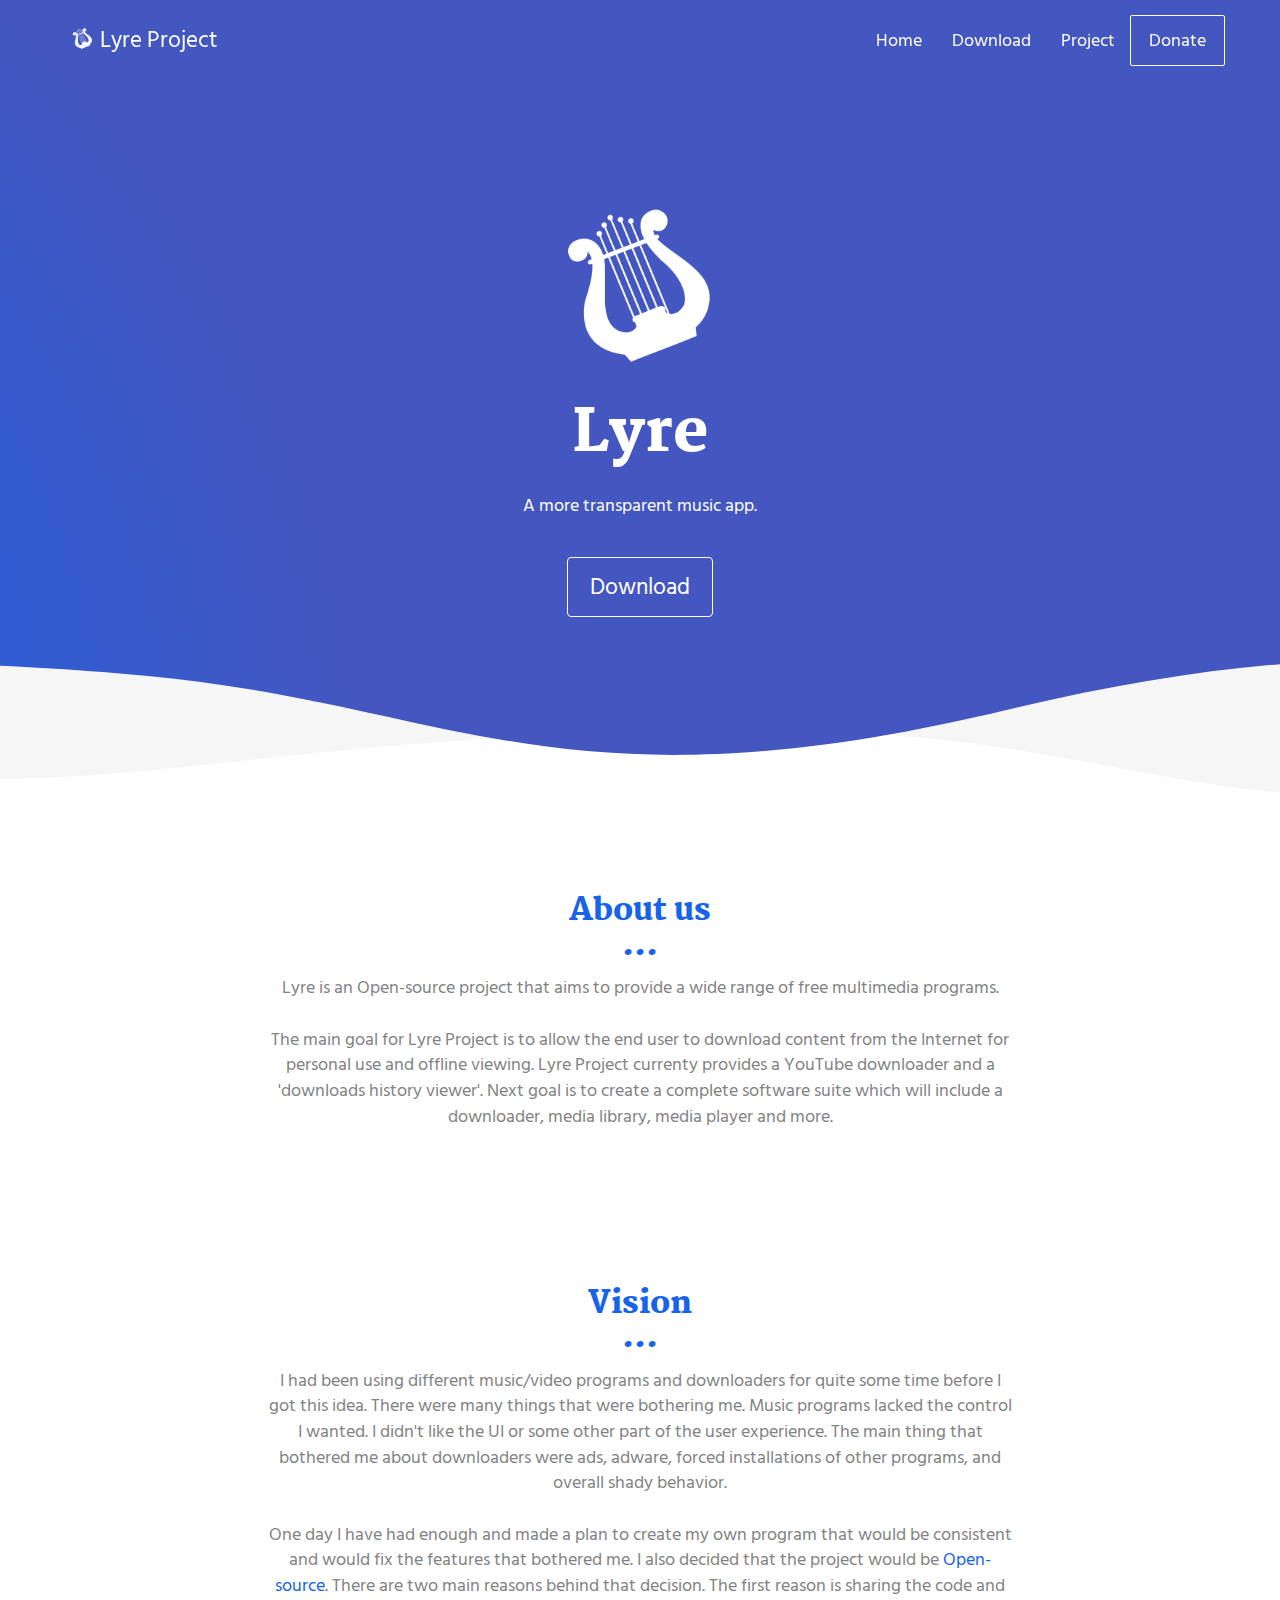
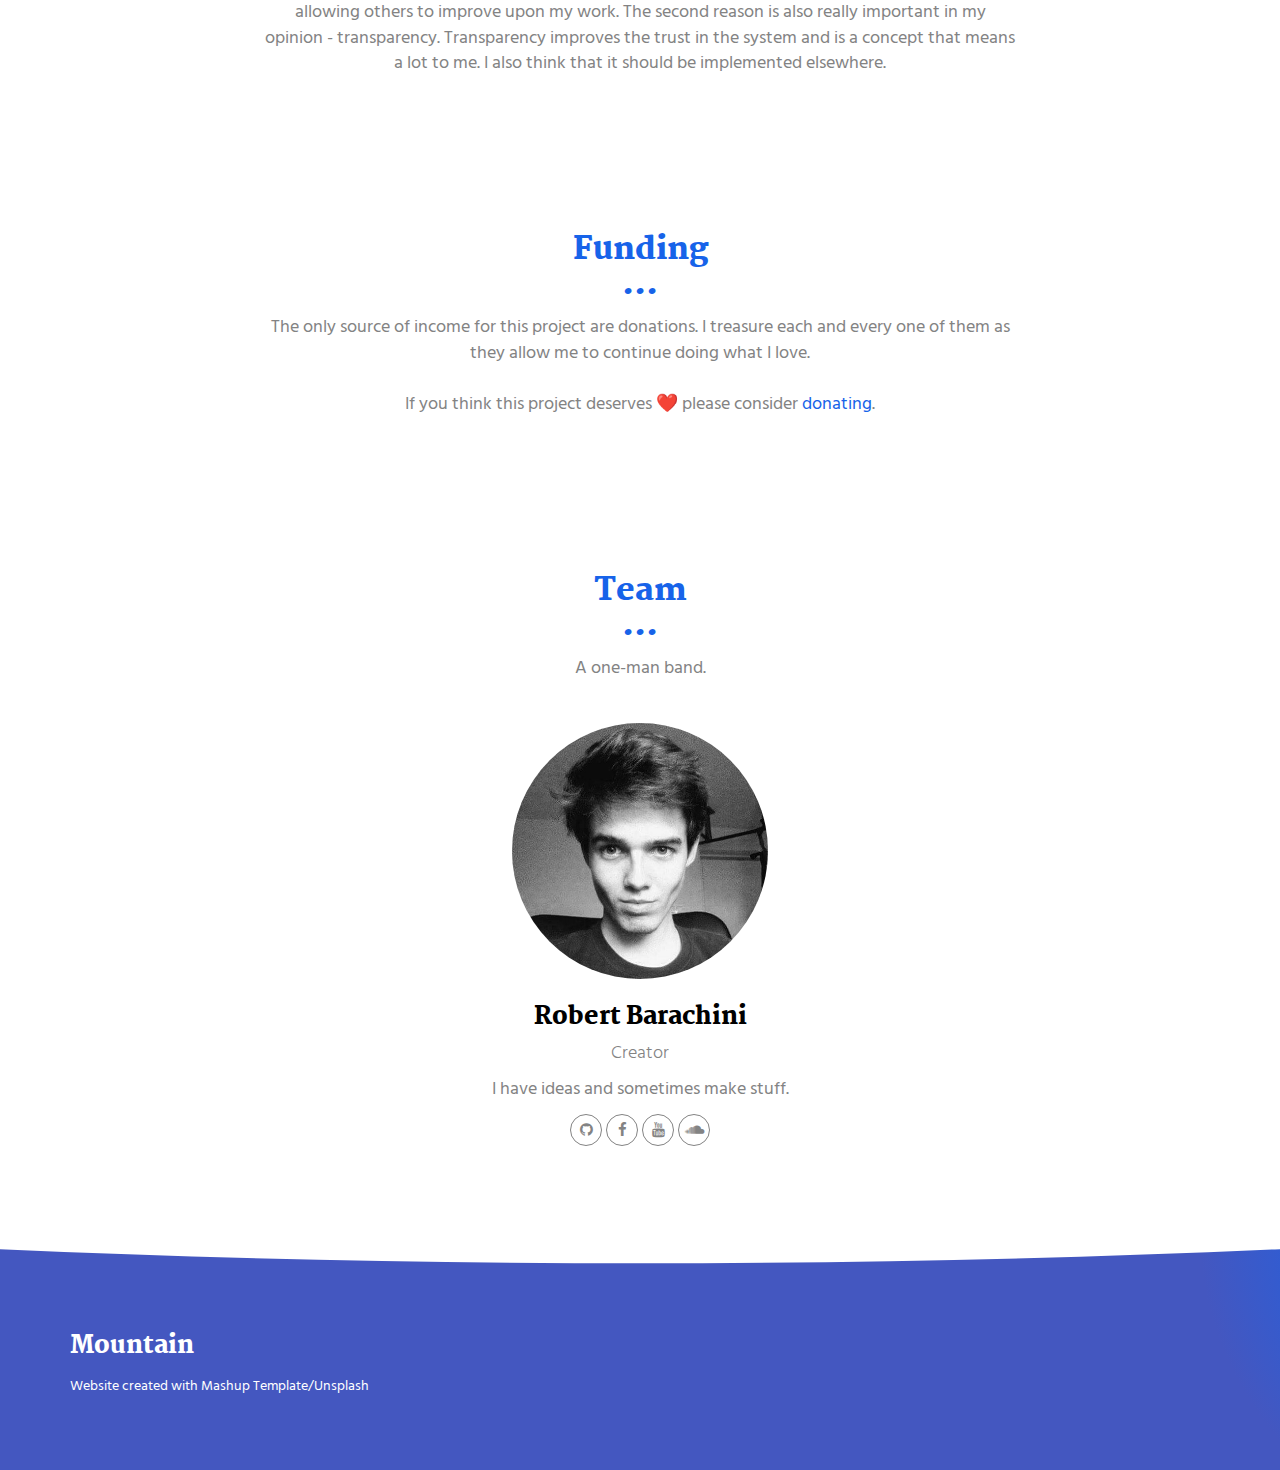
==== index.html @ d499eea7 "Update Lyre Website." ====
<!DOCTYPE html>
<html lang="en">

<head>
  <meta charset="UTF-8">
  <meta content="IE=edge" http-equiv="X-UA-Compatible">
  <meta content="width=device-width,initial-scale=1" name="viewport">
  <meta content="A more transparent music app." name="description">
  <meta name="google" content="notranslate" />
  <meta content="Mashup templates have been developped by Orson.io team" name="author">

  <!-- Google Tag Manager -->
  <script>(function(w,d,s,l,i){w[l]=w[l]||[];w[l].push({'gtm.start':
  new Date().getTime(),event:'gtm.js'});var f=d.getElementsByTagName(s)[0],
  j=d.createElement(s),dl=l!='dataLayer'?'&l='+l:'';j.async=true;j.src=
  'https://www.googletagmanager.com/gtm.js?id='+i+dl;f.parentNode.insertBefore(j,f);
  })(window,document,'script','dataLayer','GTM-TKKB5C5');</script>
  <!-- End Google Tag Manager -->

  <!-- Global site tag (gtag.js) - Google Analytics -->
  <script async src="https://www.googletagmanager.com/gtag/js?id=UA-123409938-1"></script>
  <script>
    window.dataLayer = window.dataLayer || [];
    function gtag(){dataLayer.push(arguments);}
    gtag('js', new Date());

    gtag('config', 'UA-123409938-1');
  </script>

  <!-- Disable tap highlight on IE -->
  <meta name="msapplication-tap-highlight" content="no">
  
  <link rel="icon" href="./assets/images/Lyre.png">
  <link rel="apple-touch-icon" sizes="180x180" href="./assets/images/Lyre_512.png">
  <link href="./assets/favicon.ico" rel="icon">

  <link href="" rel="stylesheet">


  <title>Lyre Project</title>

  <link href="./main.550dcf66.css" rel="stylesheet"></head>

<body> <!-- Add your content of header -->
<!-- Google Tag Manager (noscript) -->
<noscript><iframe src="https://www.googletagmanager.com/ns.html?id=GTM-TKKB5C5"
height="0" width="0" style="display:none;visibility:hidden"></iframe></noscript>
<!-- End Google Tag Manager (noscript) -->
<header>
  <nav class="navbar navbar-default active">
    <div class="container">
      <div class="navbar-header">
        <button type="button" class="navbar-toggle collapsed" data-toggle="collapse" data-target="#navbar-collapse" aria-expanded="false">
          <span class="sr-only">Toggle navigation</span>
          <span class="icon-bar"></span>
          <span class="icon-bar"></span>
          <span class="icon-bar"></span>
        </button>
        <a class="navbar-brand" href="./index.html" title="">
          <img src="./assets/images/Lyre_512.png" class="navbar-logo-img" alt="" style="height: 100%">
          Lyre Project
        </a>
      </div>

      <div class="collapse navbar-collapse" id="navbar-collapse">
        <ul class="nav navbar-nav navbar-right">
          <li><a href="./index.html" title="">Home</a></li>
          <li><a href="./download.html" title="">Download</a></li>
          <li><a href="https://github.com/RobertBarachini/Lyre" title="" target="_blank">Project</a></li>
          <li>
            <p>
              <a href="./donate.html" class="btn btn-default navbar-btn" title="">Donate</a>
            </p>
          </li>

        </ul>
      </div> 
    </div>
  </nav>
</header>

<!-- Add your site or app content here -->
  <div class="hero-full-container background-image-container white-text-container">
    <div class="container">
      <div class="row">
        <div class="col-xs-12">
          <img src="./assets/images/Lyre_512.png" alt="" class="reveal img-responsive reveal-content image-center" style="height:186px">
          <h1>Lyre</h1>
          <p>A more transparent music app.</p>
          <br>
          <a href="./download.html" class="btn btn-default btn-lg" title="" stlye="border-radius: 100%">Download</a>
        </div>
      </div>
    </div>
  </div>

  <div class="section-container">
    <div class="container">
      <div class="row">
        <div class="col-xs-12 col-md-8 col-md-offset-2">
          <div class="text-center">
            <h2>About us</h2>
            <p>
              Lyre is an Open-source project that aims to provide a wide range of free multimedia programs.
              <br><br>The main goal for Lyre Project is to allow the end user to download content from the Internet for personal use and offline viewing. Lyre Project currenty provides a YouTube downloader and a 'downloads history viewer'. Next goal is to create a complete software suite which will include a downloader, media library, media player and more.
            </p>
          </div>
       </div>
      </div>
    </div>
  </div>

  <div class="section-container">
    <div class="container">
      <div class="row">
        <div class="col-xs-12 col-md-8 col-md-offset-2">
          <div class="text-center">
            <h2>Vision</h2>
            <p>I had been using different music/video programs and downloaders for quite some time before I got this idea. There were many things that were bothering me. Music programs lacked the control I wanted. I didn't like the UI or some other part of the user experience. The main thing that bothered me about downloaders were ads, adware, forced installations of other programs, and overall shady behavior.
            <br><br>One day I have had enough and made a plan to create my own program that would be consistent and would fix the features that bothered me. I also decided that the project would be <a href="https://github.com/RobertBarachini/Lyre" title="" target="_blank">Open-source</a>. There are two main reasons behind that decision. The first reason is sharing the code and allowing others to improve upon my work. The second reason is also really important in my opinion - transparency. Transparency improves the trust in the system and is a concept that means a lot to me. I also think that it should be implemented elsewhere.</p>
          </div>
       </div>
      </div>
    </div>
  </div>

  <div class="section-container">
    <div class="container">
      <div class="row">
        <div class="col-xs-12 col-md-8 col-md-offset-2">
          <div class="text-center">
            <h2>Funding</h2>
            <p>The only source of income for this project are donations. I treasure each and every one of them as they allow me to continue doing what I love. 
            <br><br>If you think this project deserves ❤️ please consider <a href="./donate.html">donating</a>.
            </p>
          </div>
       </div>
      </div>
    </div>
  </div>

  <div class="section-container">
    <div class="container text-center">
      <div class="row section-container-spacer">
        <div class="col-xs-12 col-md-12">
          <h2>Team</h2>
          <p>A one-man band.</p>
        </div>  
      </div>
      <div class="row">
        <div class="col-xs-12 col-md-12">
          <img src="./assets/images/RobertProfil.jpg" alt="" class="reveal img-responsive reveal-content image-center" style="height:256px; border-radius: 128px">
          <h3>Robert Barachini</h3>
          <h4>Creator</h4>
          <p>I have ideas and sometimes make stuff.</p>
          <p>
            <a href="https://github.com/RobertBarachini" class="social-round-icon fa-icon" title="" target="_blank">
              <i class="fa fa-github" aria-hidden="true"></i>
            </a>
            <a href="https://www.facebook.com/robert.barachini" class="social-round-icon fa-icon" title="" target="_blank">
              <i class="fa fa-facebook" aria-hidden="true"></i>
            </a>
            <a href="https://www.youtube.com/channel/UCcWYyiG98dtVmfrA_l5jInw" class="social-round-icon fa-icon" title="" target="_blank">
              <i class="fa fa-youtube" aria-hidden="true"></i>
            </a>
            <a href="https://soundcloud.com/robert-barachini" class="social-round-icon fa-icon" title="" target="_blank">
              <i class="fa fa-soundcloud" aria-hidden="true"></i>
            </a>
          </p>
        </div>
      </div>
    </div>
  </div>

<script>
  document.addEventListener("DOMContentLoaded", function (event) {
    navbarFixedTopAnimation();
  });
</script>

<footer class="footer-container white-text-container">
  <div class="container">
    <div class="row">
      <div class="col-xs-12">
        <h3>Mountain</h3>
        <div class="row">
          <div class="col-xs-12 col-sm-7">
            <p><small>Website created with <a href="http://www.mashup-template.com/" title="Create website with free html template">Mashup Template</a>/<a href="https://www.unsplash.com/" title="Beautiful Free Images">Unsplash</a></small>
            </p>
          </div>
        </div>
      </div>
    </div>
  </div>
</footer>

<script>
  document.addEventListener("DOMContentLoaded", function (event) {
    navActivePage();
    scrollRevelation('.reveal');
  });
</script>

<script type="text/javascript" src="./main.0cf8b554.js"></script></body>

</html>
---- main.550dcf66.css ----
@import url(https://fonts.googleapis.com/css?family=Hind+Siliguri:300,600|Martel:400,900);@import url(https://maxcdn.bootstrapcdn.com/font-awesome/4.7.0/css/font-awesome.min.css);/*!
 * Bootstrap v3.3.7 (http://getbootstrap.com)
 * Copyright 2011-2016 Twitter, Inc.
 * Licensed under MIT (https://github.com/twbs/bootstrap/blob/master/LICENSE)
 */
/*! normalize.css v3.0.3 | MIT License | github.com/necolas/normalize.css */html{font-family:sans-serif;-ms-text-size-adjust:100%;-webkit-text-size-adjust:100%}body{margin:0}article,aside,details,figcaption,figure,footer,header,hgroup,main,menu,nav,section,summary{display:block}audio,canvas,progress,video{display:inline-block;vertical-align:baseline}audio:not([controls]){display:none;height:0}[hidden],template{display:none}a{background-color:transparent}a:active,a:hover{outline:0}abbr[title]{border-bottom:1px dotted}b,strong{font-weight:700}dfn{font-style:italic}h1{font-size:2em;margin:.67em 0}mark{background:#ff0;color:#000}small{font-size:80%}sub,sup{font-size:75%;line-height:0;position:relative;vertical-align:baseline}sup{top:-.5em}sub{bottom:-.25em}img{border:0}svg:not(:root){overflow:hidden}figure{margin:1em 40px}hr{box-sizing:content-box;height:0}pre{overflow:auto}code,kbd,pre,samp{font-family:monospace,monospace;font-size:1em}button,input,optgroup,select,textarea{color:inherit;font:inherit;margin:0}button{overflow:visible}button,select{text-transform:none}button,html input[type=button],input[type=reset],input[type=submit]{-webkit-appearance:button;cursor:pointer}button[disabled],html input[disabled]{cursor:default}button::-moz-focus-inner,input::-moz-focus-inner{border:0;padding:0}input{line-height:normal}input[type=checkbox],input[type=radio]{box-sizing:border-box;padding:0}input[type=number]::-webkit-inner-spin-button,input[type=number]::-webkit-outer-spin-button{height:auto}input[type=search]{-webkit-appearance:textfield;box-sizing:content-box}input[type=search]::-webkit-search-cancel-button,input[type=search]::-webkit-search-decoration{-webkit-appearance:none}fieldset{border:1px solid silver;margin:0 2px;padding:.35em .625em .75em}textarea{overflow:auto}optgroup{font-weight:700}table{border-collapse:collapse;border-spacing:0}td,th{padding:0}

/*! Source: https://github.com/h5bp/html5-boilerplate/blob/master/src/css/main.css */@media print{*,:after,:before{background:transparent!important;color:#000!important;box-shadow:none!important;text-shadow:none!important}a,a:visited{text-decoration:underline}a[href]:after{content:" (" attr(href) ")"}abbr[title]:after{content:" (" attr(title) ")"}a[href^="#"]:after,a[href^="javascript:"]:after{content:""}blockquote,pre{border:1px solid #999;page-break-inside:avoid}thead{display:table-header-group}img,tr{page-break-inside:avoid}img{max-width:100%!important}h2,h3,p{orphans:3;widows:3}h2,h3{page-break-after:avoid}.navbar{display:none}.btn>.caret,.dropup>.btn>.caret{border-top-color:#000!important}.label{border:1px solid #000}.table{border-collapse:collapse!important}.table td,.table th{background-color:#fff!important}.table-bordered td,.table-bordered th{border:1px solid #ddd!important}}*,:after,:before{-webkit-box-sizing:border-box;-moz-box-sizing:border-box;box-sizing:border-box}html{font-size:10px;-webkit-tap-highlight-color:transparent}body{font-family:Hind Siliguri,Helvetica,Arial,sans-serif;font-size:18px;line-height:1.42857;color:#838383;background-color:#fff}button,input,select,textarea{font-family:inherit;font-size:inherit;line-height:inherit}a{color:#1763e9;text-decoration:none}a:focus,a:hover{color:#1045a4;text-decoration:underline}a:focus{outline:5px auto -webkit-focus-ring-color;outline-offset:-2px}figure{margin:0}img{vertical-align:middle}.img-responsive{display:block;max-width:100%;height:auto}.img-rounded{border-radius:4px}.img-thumbnail{padding:4px;line-height:1.42857;background-color:#fff;border:1px solid #ddd;border-radius:2px;-webkit-transition:all .2s ease-in-out;-o-transition:all .2s ease-in-out;transition:all .2s ease-in-out;display:inline-block;max-width:100%;height:auto}.img-circle{border-radius:50%}hr{margin-top:25px;margin-bottom:25px;border:0;border-top:1px solid #eee}.sr-only{position:absolute;width:1px;height:1px;margin:-1px;padding:0;overflow:hidden;clip:rect(0,0,0,0);border:0}.sr-only-focusable:active,.sr-only-focusable:focus{position:static;width:auto;height:auto;margin:0;overflow:visible;clip:auto}[role=button]{cursor:pointer}.h1,.h2,.h3,.h4,.h5,.h6,h1,h2,h3,h4,h5,h6{font-family:Martel,Times New Roman,Times,serif;font-weight:900;line-height:1.1;color:#1763e9}.h1 .small,.h1 small,.h2 .small,.h2 small,.h3 .small,.h3 small,.h4 .small,.h4 small,.h5 .small,.h5 small,.h6 .small,.h6 small,h1 .small,h1 small,h2 .small,h2 small,h3 .small,h3 small,h4 .small,h4 small,h5 .small,h5 small,h6 .small,h6 small{font-weight:400;line-height:1;color:#777}.h1,.h2,.h3,h1,h2,h3{margin-top:25px;margin-bottom:12.5px}.h1 .small,.h1 small,.h2 .small,.h2 small,.h3 .small,.h3 small,h1 .small,h1 small,h2 .small,h2 small,h3 .small,h3 small{font-size:65%}.h4,.h5,.h6,h4,h5,h6{margin-top:12.5px;margin-bottom:12.5px}.h4 .small,.h4 small,.h5 .small,.h5 small,.h6 .small,.h6 small,h4 .small,h4 small,h5 .small,h5 small,h6 .small,h6 small{font-size:75%}.h1,h1{font-size:59px}.h2,h2{font-size:31px}.h3,h3{font-size:24px}.h4,.h5,h4,h5{font-size:18px}.h6,h6{font-size:16px}p{margin:0 0 12.5px}.lead{margin-bottom:25px;font-size:20px;font-weight:300;line-height:1.4}@media (min-width:768px){.lead{font-size:27px}}.small,small{font-size:77%}.mark,mark{background-color:#fcf8e3;padding:.2em}.text-left{text-align:left}.text-right{text-align:right}.text-center{text-align:center}.text-justify{text-align:justify}.text-nowrap{white-space:nowrap}.text-lowercase{text-transform:lowercase}.initialism,.text-uppercase{text-transform:uppercase}.text-capitalize{text-transform:capitalize}.text-muted{color:#777}.text-primary{color:#1763e9}a.text-primary:focus,a.text-primary:hover{color:#124fbb}.text-success{color:#fff}a.text-success:focus,a.text-success:hover{color:#e6e6e6}.text-info{color:#31708f}a.text-info:focus,a.text-info:hover{color:#245269}.text-warning{color:#8a6d3b}a.text-warning:focus,a.text-warning:hover{color:#66512c}.text-danger{color:#fff}a.text-danger:focus,a.text-danger:hover{color:#e6e6e6}.bg-primary{color:#fff;background-color:#1763e9}a.bg-primary:focus,a.bg-primary:hover{background-color:#124fbb}.bg-success{background-color:#08005f}a.bg-success:focus,a.bg-success:hover{background-color:#04002c}.bg-info{background-color:#d9edf7}a.bg-info:focus,a.bg-info:hover{background-color:#afd9ee}.bg-warning{background-color:#fcf8e3}a.bg-warning:focus,a.bg-warning:hover{background-color:#f7ecb5}.bg-danger{background-color:#ca044b}a.bg-danger:focus,a.bg-danger:hover{background-color:#980338}.page-header{padding-bottom:11.5px;margin:50px 0 25px;border-bottom:1px solid #eee}ol,ul{margin-top:0;margin-bottom:12.5px}ol ol,ol ul,ul ol,ul ul{margin-bottom:0}.list-inline,.list-unstyled{padding-left:0;list-style:none}.list-inline{margin-left:-5px}.list-inline>li{display:inline-block;padding-left:5px;padding-right:5px}dl{margin-top:0;margin-bottom:25px}dd,dt{line-height:1.42857}dt{font-weight:700}dd{margin-left:0}.dl-horizontal dd:after,.dl-horizontal dd:before{content:" ";display:table}.dl-horizontal dd:after{clear:both}@media (min-width:768px){.dl-horizontal dt{float:left;width:160px;clear:left;text-align:right;overflow:hidden;text-overflow:ellipsis;white-space:nowrap}.dl-horizontal dd{margin-left:180px}}abbr[data-original-title],abbr[title]{cursor:help;border-bottom:1px dotted #777}.initialism{font-size:90%}blockquote{padding:12.5px 25px;margin:0 0 25px;font-size:22.5px;border-left:5px solid #eee}blockquote ol:last-child,blockquote p:last-child,blockquote ul:last-child{margin-bottom:0}blockquote .small,blockquote footer,blockquote small{display:block;font-size:80%;line-height:1.42857;color:#777}blockquote .small:before,blockquote footer:before,blockquote small:before{content:"\2014   \A0"}.blockquote-reverse,blockquote.pull-right{padding-right:15px;padding-left:0;border-right:5px solid #eee;border-left:0;text-align:right}.blockquote-reverse .small:before,.blockquote-reverse footer:before,.blockquote-reverse small:before,blockquote.pull-right .small:before,blockquote.pull-right footer:before,blockquote.pull-right small:before{content:""}.blockquote-reverse .small:after,.blockquote-reverse footer:after,.blockquote-reverse small:after,blockquote.pull-right .small:after,blockquote.pull-right footer:after,blockquote.pull-right small:after{content:"\A0   \2014"}address{margin-bottom:25px;font-style:normal;line-height:1.42857}code,kbd,pre,samp{font-family:Menlo,Monaco,Consolas,Courier New,monospace}code{color:#c7254e;background-color:#f9f2f4}code,kbd{padding:2px 4px;font-size:90%;border-radius:2px}kbd{color:#fff;background-color:#333;box-shadow:inset 0 -1px 0 rgba(0,0,0,.25)}kbd kbd{padding:0;font-size:100%;font-weight:700;box-shadow:none}pre{display:block;padding:12px;margin:0 0 12.5px;font-size:17px;line-height:1.42857;word-break:break-all;word-wrap:break-word;color:#333;background-color:#f5f5f5;border:1px solid #ccc;border-radius:2px}pre code{padding:0;font-size:inherit;color:inherit;white-space:pre-wrap;background-color:transparent;border-radius:0}.pre-scrollable{max-height:340px;overflow-y:scroll}.container{margin-right:auto;margin-left:auto;padding-left:15px;padding-right:15px}.container:after,.container:before{content:" ";display:table}.container:after{clear:both}@media (min-width:768px){.container{width:750px}}@media (min-width:992px){.container{width:970px}}@media (min-width:1200px){.container{width:1170px}}.container-fluid{margin-right:auto;margin-left:auto;padding-left:15px;padding-right:15px}.container-fluid:after,.container-fluid:before{content:" ";display:table}.container-fluid:after{clear:both}.row{margin-left:-15px;margin-right:-15px}.row:after,.row:before{content:" ";display:table}.row:after{clear:both}.col-lg-1,.col-lg-2,.col-lg-3,.col-lg-4,.col-lg-5,.col-lg-6,.col-lg-7,.col-lg-8,.col-lg-9,.col-lg-10,.col-lg-11,.col-lg-12,.col-md-1,.col-md-2,.col-md-3,.col-md-4,.col-md-5,.col-md-6,.col-md-7,.col-md-8,.col-md-9,.col-md-10,.col-md-11,.col-md-12,.col-sm-1,.col-sm-2,.col-sm-3,.col-sm-4,.col-sm-5,.col-sm-6,.col-sm-7,.col-sm-8,.col-sm-9,.col-sm-10,.col-sm-11,.col-sm-12,.col-xs-1,.col-xs-2,.col-xs-3,.col-xs-4,.col-xs-5,.col-xs-6,.col-xs-7,.col-xs-8,.col-xs-9,.col-xs-10,.col-xs-11,.col-xs-12{position:relative;min-height:1px;padding-left:15px;padding-right:15px}.col-xs-1,.col-xs-2,.col-xs-3,.col-xs-4,.col-xs-5,.col-xs-6,.col-xs-7,.col-xs-8,.col-xs-9,.col-xs-10,.col-xs-11,.col-xs-12{float:left}.col-xs-1{width:8.33333%}.col-xs-2{width:16.66667%}.col-xs-3{width:25%}.col-xs-4{width:33.33333%}.col-xs-5{width:41.66667%}.col-xs-6{width:50%}.col-xs-7{width:58.33333%}.col-xs-8{width:66.66667%}.col-xs-9{width:75%}.col-xs-10{width:83.33333%}.col-xs-11{width:91.66667%}.col-xs-12{width:100%}.col-xs-pull-0{right:auto}.col-xs-pull-1{right:8.33333%}.col-xs-pull-2{right:16.66667%}.col-xs-pull-3{right:25%}.col-xs-pull-4{right:33.33333%}.col-xs-pull-5{right:41.66667%}.col-xs-pull-6{right:50%}.col-xs-pull-7{right:58.33333%}.col-xs-pull-8{right:66.66667%}.col-xs-pull-9{right:75%}.col-xs-pull-10{right:83.33333%}.col-xs-pull-11{right:91.66667%}.col-xs-pull-12{right:100%}.col-xs-push-0{left:auto}.col-xs-push-1{left:8.33333%}.col-xs-push-2{left:16.66667%}.col-xs-push-3{left:25%}.col-xs-push-4{left:33.33333%}.col-xs-push-5{left:41.66667%}.col-xs-push-6{left:50%}.col-xs-push-7{left:58.33333%}.col-xs-push-8{left:66.66667%}.col-xs-push-9{left:75%}.col-xs-push-10{left:83.33333%}.col-xs-push-11{left:91.66667%}.col-xs-push-12{left:100%}.col-xs-offset-0{margin-left:0}.col-xs-offset-1{margin-left:8.33333%}.col-xs-offset-2{margin-left:16.66667%}.col-xs-offset-3{margin-left:25%}.col-xs-offset-4{margin-left:33.33333%}.col-xs-offset-5{margin-left:41.66667%}.col-xs-offset-6{margin-left:50%}.col-xs-offset-7{margin-left:58.33333%}.col-xs-offset-8{margin-left:66.66667%}.col-xs-offset-9{margin-left:75%}.col-xs-offset-10{margin-left:83.33333%}.col-xs-offset-11{margin-left:91.66667%}.col-xs-offset-12{margin-left:100%}@media (min-width:768px){.col-sm-1,.col-sm-2,.col-sm-3,.col-sm-4,.col-sm-5,.col-sm-6,.col-sm-7,.col-sm-8,.col-sm-9,.col-sm-10,.col-sm-11,.col-sm-12{float:left}.col-sm-1{width:8.33333%}.col-sm-2{width:16.66667%}.col-sm-3{width:25%}.col-sm-4{width:33.33333%}.col-sm-5{width:41.66667%}.col-sm-6{width:50%}.col-sm-7{width:58.33333%}.col-sm-8{width:66.66667%}.col-sm-9{width:75%}.col-sm-10{width:83.33333%}.col-sm-11{width:91.66667%}.col-sm-12{width:100%}.col-sm-pull-0{right:auto}.col-sm-pull-1{right:8.33333%}.col-sm-pull-2{right:16.66667%}.col-sm-pull-3{right:25%}.col-sm-pull-4{right:33.33333%}.col-sm-pull-5{right:41.66667%}.col-sm-pull-6{right:50%}.col-sm-pull-7{right:58.33333%}.col-sm-pull-8{right:66.66667%}.col-sm-pull-9{right:75%}.col-sm-pull-10{right:83.33333%}.col-sm-pull-11{right:91.66667%}.col-sm-pull-12{right:100%}.col-sm-push-0{left:auto}.col-sm-push-1{left:8.33333%}.col-sm-push-2{left:16.66667%}.col-sm-push-3{left:25%}.col-sm-push-4{left:33.33333%}.col-sm-push-5{left:41.66667%}.col-sm-push-6{left:50%}.col-sm-push-7{left:58.33333%}.col-sm-push-8{left:66.66667%}.col-sm-push-9{left:75%}.col-sm-push-10{left:83.33333%}.col-sm-push-11{left:91.66667%}.col-sm-push-12{left:100%}.col-sm-offset-0{margin-left:0}.col-sm-offset-1{margin-left:8.33333%}.col-sm-offset-2{margin-left:16.66667%}.col-sm-offset-3{margin-left:25%}.col-sm-offset-4{margin-left:33.33333%}.col-sm-offset-5{margin-left:41.66667%}.col-sm-offset-6{margin-left:50%}.col-sm-offset-7{margin-left:58.33333%}.col-sm-offset-8{margin-left:66.66667%}.col-sm-offset-9{margin-left:75%}.col-sm-offset-10{margin-left:83.33333%}.col-sm-offset-11{margin-left:91.66667%}.col-sm-offset-12{margin-left:100%}}@media (min-width:992px){.col-md-1,.col-md-2,.col-md-3,.col-md-4,.col-md-5,.col-md-6,.col-md-7,.col-md-8,.col-md-9,.col-md-10,.col-md-11,.col-md-12{float:left}.col-md-1{width:8.33333%}.col-md-2{width:16.66667%}.col-md-3{width:25%}.col-md-4{width:33.33333%}.col-md-5{width:41.66667%}.col-md-6{width:50%}.col-md-7{width:58.33333%}.col-md-8{width:66.66667%}.col-md-9{width:75%}.col-md-10{width:83.33333%}.col-md-11{width:91.66667%}.col-md-12{width:100%}.col-md-pull-0{right:auto}.col-md-pull-1{right:8.33333%}.col-md-pull-2{right:16.66667%}.col-md-pull-3{right:25%}.col-md-pull-4{right:33.33333%}.col-md-pull-5{right:41.66667%}.col-md-pull-6{right:50%}.col-md-pull-7{right:58.33333%}.col-md-pull-8{right:66.66667%}.col-md-pull-9{right:75%}.col-md-pull-10{right:83.33333%}.col-md-pull-11{right:91.66667%}.col-md-pull-12{right:100%}.col-md-push-0{left:auto}.col-md-push-1{left:8.33333%}.col-md-push-2{left:16.66667%}.col-md-push-3{left:25%}.col-md-push-4{left:33.33333%}.col-md-push-5{left:41.66667%}.col-md-push-6{left:50%}.col-md-push-7{left:58.33333%}.col-md-push-8{left:66.66667%}.col-md-push-9{left:75%}.col-md-push-10{left:83.33333%}.col-md-push-11{left:91.66667%}.col-md-push-12{left:100%}.col-md-offset-0{margin-left:0}.col-md-offset-1{margin-left:8.33333%}.col-md-offset-2{margin-left:16.66667%}.col-md-offset-3{margin-left:25%}.col-md-offset-4{margin-left:33.33333%}.col-md-offset-5{margin-left:41.66667%}.col-md-offset-6{margin-left:50%}.col-md-offset-7{margin-left:58.33333%}.col-md-offset-8{margin-left:66.66667%}.col-md-offset-9{margin-left:75%}.col-md-offset-10{margin-left:83.33333%}.col-md-offset-11{margin-left:91.66667%}.col-md-offset-12{margin-left:100%}}@media (min-width:1200px){.col-lg-1,.col-lg-2,.col-lg-3,.col-lg-4,.col-lg-5,.col-lg-6,.col-lg-7,.col-lg-8,.col-lg-9,.col-lg-10,.col-lg-11,.col-lg-12{float:left}.col-lg-1{width:8.33333%}.col-lg-2{width:16.66667%}.col-lg-3{width:25%}.col-lg-4{width:33.33333%}.col-lg-5{width:41.66667%}.col-lg-6{width:50%}.col-lg-7{width:58.33333%}.col-lg-8{width:66.66667%}.col-lg-9{width:75%}.col-lg-10{width:83.33333%}.col-lg-11{width:91.66667%}.col-lg-12{width:100%}.col-lg-pull-0{right:auto}.col-lg-pull-1{right:8.33333%}.col-lg-pull-2{right:16.66667%}.col-lg-pull-3{right:25%}.col-lg-pull-4{right:33.33333%}.col-lg-pull-5{right:41.66667%}.col-lg-pull-6{right:50%}.col-lg-pull-7{right:58.33333%}.col-lg-pull-8{right:66.66667%}.col-lg-pull-9{right:75%}.col-lg-pull-10{right:83.33333%}.col-lg-pull-11{right:91.66667%}.col-lg-pull-12{right:100%}.col-lg-push-0{left:auto}.col-lg-push-1{left:8.33333%}.col-lg-push-2{left:16.66667%}.col-lg-push-3{left:25%}.col-lg-push-4{left:33.33333%}.col-lg-push-5{left:41.66667%}.col-lg-push-6{left:50%}.col-lg-push-7{left:58.33333%}.col-lg-push-8{left:66.66667%}.col-lg-push-9{left:75%}.col-lg-push-10{left:83.33333%}.col-lg-push-11{left:91.66667%}.col-lg-push-12{left:100%}.col-lg-offset-0{margin-left:0}.col-lg-offset-1{margin-left:8.33333%}.col-lg-offset-2{margin-left:16.66667%}.col-lg-offset-3{margin-left:25%}.col-lg-offset-4{margin-left:33.33333%}.col-lg-offset-5{margin-left:41.66667%}.col-lg-offset-6{margin-left:50%}.col-lg-offset-7{margin-left:58.33333%}.col-lg-offset-8{margin-left:66.66667%}.col-lg-offset-9{margin-left:75%}.col-lg-offset-10{margin-left:83.33333%}.col-lg-offset-11{margin-left:91.66667%}.col-lg-offset-12{margin-left:100%}}table{background-color:transparent}caption{padding-top:8px;padding-bottom:8px;color:#777}caption,th{text-align:left}.table{width:100%;max-width:100%;margin-bottom:25px}.table>tbody>tr>td,.table>tbody>tr>th,.table>tfoot>tr>td,.table>tfoot>tr>th,.table>thead>tr>td,.table>thead>tr>th{padding:8px;line-height:1.42857;vertical-align:top;border-top:1px solid #ddd}.table>thead>tr>th{vertical-align:bottom;border-bottom:2px solid #ddd}.table>caption+thead>tr:first-child>td,.table>caption+thead>tr:first-child>th,.table>colgroup+thead>tr:first-child>td,.table>colgroup+thead>tr:first-child>th,.table>thead:first-child>tr:first-child>td,.table>thead:first-child>tr:first-child>th{border-top:0}.table>tbody+tbody{border-top:2px solid #ddd}.table .table{background-color:#fff}.table-condensed>tbody>tr>td,.table-condensed>tbody>tr>th,.table-condensed>tfoot>tr>td,.table-condensed>tfoot>tr>th,.table-condensed>thead>tr>td,.table-condensed>thead>tr>th{padding:5px}.table-bordered,.table-bordered>tbody>tr>td,.table-bordered>tbody>tr>th,.table-bordered>tfoot>tr>td,.table-bordered>tfoot>tr>th,.table-bordered>thead>tr>td,.table-bordered>thead>tr>th{border:1px solid #ddd}.table-bordered>thead>tr>td,.table-bordered>thead>tr>th{border-bottom-width:2px}.table-striped>tbody>tr:nth-of-type(odd){background-color:#f9f9f9}.table-hover>tbody>tr:hover{background-color:#f5f5f5}table col[class*=col-]{position:static;float:none;display:table-column}table td[class*=col-],table th[class*=col-]{position:static;float:none;display:table-cell}.table>tbody>tr.active>td,.table>tbody>tr.active>th,.table>tbody>tr>td.active,.table>tbody>tr>th.active,.table>tfoot>tr.active>td,.table>tfoot>tr.active>th,.table>tfoot>tr>td.active,.table>tfoot>tr>th.active,.table>thead>tr.active>td,.table>thead>tr.active>th,.table>thead>tr>td.active,.table>thead>tr>th.active{background-color:#f5f5f5}.table-hover>tbody>tr.active:hover>td,.table-hover>tbody>tr.active:hover>th,.table-hover>tbody>tr:hover>.active,.table-hover>tbody>tr>td.active:hover,.table-hover>tbody>tr>th.active:hover{background-color:#e8e8e8}.table>tbody>tr.success>td,.table>tbody>tr.success>th,.table>tbody>tr>td.success,.table>tbody>tr>th.success,.table>tfoot>tr.success>td,.table>tfoot>tr.success>th,.table>tfoot>tr>td.success,.table>tfoot>tr>th.success,.table>thead>tr.success>td,.table>thead>tr.success>th,.table>thead>tr>td.success,.table>thead>tr>th.success{background-color:#08005f}.table-hover>tbody>tr.success:hover>td,.table-hover>tbody>tr.success:hover>th,.table-hover>tbody>tr:hover>.success,.table-hover>tbody>tr>td.success:hover,.table-hover>tbody>tr>th.success:hover{background-color:#060046}.table>tbody>tr.info>td,.table>tbody>tr.info>th,.table>tbody>tr>td.info,.table>tbody>tr>th.info,.table>tfoot>tr.info>td,.table>tfoot>tr.info>th,.table>tfoot>tr>td.info,.table>tfoot>tr>th.info,.table>thead>tr.info>td,.table>thead>tr.info>th,.table>thead>tr>td.info,.table>thead>tr>th.info{background-color:#d9edf7}.table-hover>tbody>tr.info:hover>td,.table-hover>tbody>tr.info:hover>th,.table-hover>tbody>tr:hover>.info,.table-hover>tbody>tr>td.info:hover,.table-hover>tbody>tr>th.info:hover{background-color:#c4e3f3}.table>tbody>tr.warning>td,.table>tbody>tr.warning>th,.table>tbody>tr>td.warning,.table>tbody>tr>th.warning,.table>tfoot>tr.warning>td,.table>tfoot>tr.warning>th,.table>tfoot>tr>td.warning,.table>tfoot>tr>th.warning,.table>thead>tr.warning>td,.table>thead>tr.warning>th,.table>thead>tr>td.warning,.table>thead>tr>th.warning{background-color:#fcf8e3}.table-hover>tbody>tr.warning:hover>td,.table-hover>tbody>tr.warning:hover>th,.table-hover>tbody>tr:hover>.warning,.table-hover>tbody>tr>td.warning:hover,.table-hover>tbody>tr>th.warning:hover{background-color:#faf2cc}.table>tbody>tr.danger>td,.table>tbody>tr.danger>th,.table>tbody>tr>td.danger,.table>tbody>tr>th.danger,.table>tfoot>tr.danger>td,.table>tfoot>tr.danger>th,.table>tfoot>tr>td.danger,.table>tfoot>tr>th.danger,.table>thead>tr.danger>td,.table>thead>tr.danger>th,.table>thead>tr>td.danger,.table>thead>tr>th.danger{background-color:#ca044b}.table-hover>tbody>tr.danger:hover>td,.table-hover>tbody>tr.danger:hover>th,.table-hover>tbody>tr:hover>.danger,.table-hover>tbody>tr>td.danger:hover,.table-hover>tbody>tr>th.danger:hover{background-color:#b10442}.table-responsive{overflow-x:auto;min-height:.01%}@media screen and (max-width:767px){.table-responsive{width:100%;margin-bottom:18.75px;overflow-y:hidden;-ms-overflow-style:-ms-autohiding-scrollbar;border:1px solid #ddd}.table-responsive>.table{margin-bottom:0}.table-responsive>.table>tbody>tr>td,.table-responsive>.table>tbody>tr>th,.table-responsive>.table>tfoot>tr>td,.table-responsive>.table>tfoot>tr>th,.table-responsive>.table>thead>tr>td,.table-responsive>.table>thead>tr>th{white-space:nowrap}.table-responsive>.table-bordered{border:0}.table-responsive>.table-bordered>tbody>tr>td:first-child,.table-responsive>.table-bordered>tbody>tr>th:first-child,.table-responsive>.table-bordered>tfoot>tr>td:first-child,.table-responsive>.table-bordered>tfoot>tr>th:first-child,.table-responsive>.table-bordered>thead>tr>td:first-child,.table-responsive>.table-bordered>thead>tr>th:first-child{border-left:0}.table-responsive>.table-bordered>tbody>tr>td:last-child,.table-responsive>.table-bordered>tbody>tr>th:last-child,.table-responsive>.table-bordered>tfoot>tr>td:last-child,.table-responsive>.table-bordered>tfoot>tr>th:last-child,.table-responsive>.table-bordered>thead>tr>td:last-child,.table-responsive>.table-bordered>thead>tr>th:last-child{border-right:0}.table-responsive>.table-bordered>tbody>tr:last-child>td,.table-responsive>.table-bordered>tbody>tr:last-child>th,.table-responsive>.table-bordered>tfoot>tr:last-child>td,.table-responsive>.table-bordered>tfoot>tr:last-child>th{border-bottom:0}}fieldset{margin:0;min-width:0}fieldset,legend{padding:0;border:0}legend{display:block;width:100%;margin-bottom:25px;font-size:27px;line-height:inherit;color:#333;border-bottom:1px solid #e5e5e5}label{display:inline-block;max-width:100%;margin-bottom:5px;font-weight:700}input[type=search]{-webkit-box-sizing:border-box;-moz-box-sizing:border-box;box-sizing:border-box}input[type=checkbox],input[type=radio]{margin:4px 0 0;margin-top:1px\9;line-height:normal}input[type=file]{display:block}input[type=range]{display:block;width:100%}select[multiple],select[size]{height:auto}input[type=checkbox]:focus,input[type=file]:focus,input[type=radio]:focus{outline:5px auto -webkit-focus-ring-color;outline-offset:-2px}output{padding-top:13px}.form-control,output{display:block;font-size:18px;line-height:1.42857;color:#555}.form-control{width:100%;height:51px;padding:12px 18px;background-color:#fff;background-image:none;border:1px solid #ddd;border-radius:2px;-webkit-box-shadow:inset 0 1px 1px rgba(0,0,0,.075);box-shadow:inset 0 1px 1px rgba(0,0,0,.075);-webkit-transition:border-color .15s ease-in-out,box-shadow .15s ease-in-out;-o-transition:border-color ease-in-out .15s,box-shadow ease-in-out .15s;transition:border-color .15s ease-in-out,box-shadow .15s ease-in-out}.form-control:focus{border-color:#66afe9;-webkit-box-shadow:inset 0 1px 1px rgba(0,0,0,.075),0 0 8px rgba(102,175,233,.6);box-shadow:inset 0 1px 1px rgba(0,0,0,.075),0 0 8px rgba(102,175,233,.6)}.form-control::-moz-placeholder{color:#999;opacity:1}.form-control:-ms-input-placeholder{color:#999}.form-control::-webkit-input-placeholder{color:#999}.form-control::-ms-expand{border:0;background-color:transparent}.form-control[disabled],.form-control[readonly],fieldset[disabled] .form-control{background-color:#eee;opacity:1}.form-control[disabled],fieldset[disabled] .form-control{cursor:not-allowed}textarea.form-control{height:auto}input[type=search]{-webkit-appearance:none}@media screen and (-webkit-min-device-pixel-ratio:0){input[type=date].form-control,input[type=datetime-local].form-control,input[type=month].form-control,input[type=time].form-control{line-height:51px}.input-group-sm>.input-group-btn>input[type=date].btn,.input-group-sm>.input-group-btn>input[type=datetime-local].btn,.input-group-sm>.input-group-btn>input[type=month].btn,.input-group-sm>.input-group-btn>input[type=time].btn,.input-group-sm>input[type=date].form-control,.input-group-sm>input[type=date].input-group-addon,.input-group-sm>input[type=datetime-local].form-control,.input-group-sm>input[type=datetime-local].input-group-addon,.input-group-sm>input[type=month].form-control,.input-group-sm>input[type=month].input-group-addon,.input-group-sm>input[type=time].form-control,.input-group-sm>input[type=time].input-group-addon,.input-group-sm input[type=date],.input-group-sm input[type=datetime-local],.input-group-sm input[type=month],.input-group-sm input[type=time],input[type=date].input-sm,input[type=datetime-local].input-sm,input[type=month].input-sm,input[type=time].input-sm{line-height:37px}.input-group-lg>.input-group-btn>input[type=date].btn,.input-group-lg>.input-group-btn>input[type=datetime-local].btn,.input-group-lg>.input-group-btn>input[type=month].btn,.input-group-lg>.input-group-btn>input[type=time].btn,.input-group-lg>input[type=date].form-control,.input-group-lg>input[type=date].input-group-addon,.input-group-lg>input[type=datetime-local].form-control,.input-group-lg>input[type=datetime-local].input-group-addon,.input-group-lg>input[type=month].form-control,.input-group-lg>input[type=month].input-group-addon,.input-group-lg>input[type=time].form-control,.input-group-lg>input[type=time].input-group-addon,.input-group-lg input[type=date],.input-group-lg input[type=datetime-local],.input-group-lg input[type=month],.input-group-lg input[type=time],input[type=date].input-lg,input[type=datetime-local].input-lg,input[type=month].input-lg,input[type=time].input-lg{line-height:61px}}.form-group{margin-bottom:15px}.checkbox,.radio{position:relative;display:block;margin-top:10px;margin-bottom:10px}.checkbox label,.radio label{min-height:25px;padding-left:20px;margin-bottom:0;font-weight:400;cursor:pointer}.checkbox-inline input[type=checkbox],.checkbox input[type=checkbox],.radio-inline input[type=radio],.radio input[type=radio]{position:absolute;margin-left:-20px;margin-top:4px\9}.checkbox+.checkbox,.radio+.radio{margin-top:-5px}.checkbox-inline,.radio-inline{position:relative;display:inline-block;padding-left:20px;margin-bottom:0;vertical-align:middle;font-weight:400;cursor:pointer}.checkbox-inline+.checkbox-inline,.radio-inline+.radio-inline{margin-top:0;margin-left:10px}.checkbox-inline.disabled,.checkbox.disabled label,.radio-inline.disabled,.radio.disabled label,fieldset[disabled] .checkbox-inline,fieldset[disabled] .checkbox label,fieldset[disabled] .radio-inline,fieldset[disabled] .radio label,fieldset[disabled] input[type=checkbox],fieldset[disabled] input[type=radio],input[type=checkbox].disabled,input[type=checkbox][disabled],input[type=radio].disabled,input[type=radio][disabled]{cursor:not-allowed}.form-control-static{padding-top:13px;padding-bottom:13px;margin-bottom:0;min-height:43px}.form-control-static.input-lg,.form-control-static.input-sm,.input-group-lg>.form-control-static.form-control,.input-group-lg>.form-control-static.input-group-addon,.input-group-lg>.input-group-btn>.form-control-static.btn,.input-group-sm>.form-control-static.form-control,.input-group-sm>.form-control-static.input-group-addon,.input-group-sm>.input-group-btn>.form-control-static.btn{padding-left:0;padding-right:0}.input-group-sm>.form-control,.input-group-sm>.input-group-addon,.input-group-sm>.input-group-btn>.btn,.input-sm{height:37px;padding:7px 10px;font-size:14px;line-height:1.5;border-radius:2px}.input-group-sm>.input-group-btn>select.btn,.input-group-sm>select.form-control,.input-group-sm>select.input-group-addon,select.input-sm{height:37px;line-height:37px}.input-group-sm>.input-group-btn>select[multiple].btn,.input-group-sm>.input-group-btn>textarea.btn,.input-group-sm>select[multiple].form-control,.input-group-sm>select[multiple].input-group-addon,.input-group-sm>textarea.form-control,.input-group-sm>textarea.input-group-addon,select[multiple].input-sm,textarea.input-sm{height:auto}.form-group-sm .form-control{height:37px;padding:7px 10px;font-size:14px;line-height:1.5;border-radius:2px}.form-group-sm select.form-control{height:37px;line-height:37px}.form-group-sm select[multiple].form-control,.form-group-sm textarea.form-control{height:auto}.form-group-sm .form-control-static{height:37px;min-height:39px;padding:8px 10px;font-size:14px;line-height:1.5}.input-group-lg>.form-control,.input-group-lg>.input-group-addon,.input-group-lg>.input-group-btn>.btn,.input-lg{height:61px;padding:14px 22px;font-size:23px;line-height:1.33333;border-radius:4px}.input-group-lg>.input-group-btn>select.btn,.input-group-lg>select.form-control,.input-group-lg>select.input-group-addon,select.input-lg{height:61px;line-height:61px}.input-group-lg>.input-group-btn>select[multiple].btn,.input-group-lg>.input-group-btn>textarea.btn,.input-group-lg>select[multiple].form-control,.input-group-lg>select[multiple].input-group-addon,.input-group-lg>textarea.form-control,.input-group-lg>textarea.input-group-addon,select[multiple].input-lg,textarea.input-lg{height:auto}.form-group-lg .form-control{height:61px;padding:14px 22px;font-size:23px;line-height:1.33333;border-radius:4px}.form-group-lg select.form-control{height:61px;line-height:61px}.form-group-lg select[multiple].form-control,.form-group-lg textarea.form-control{height:auto}.form-group-lg .form-control-static{height:61px;min-height:48px;padding:15px 22px;font-size:23px;line-height:1.33333}.has-feedback{position:relative}.has-feedback .form-control{padding-right:63.75px}.form-control-feedback{position:absolute;top:0;right:0;z-index:2;display:block;width:51px;height:51px;line-height:51px;text-align:center;pointer-events:none}.form-group-lg .form-control+.form-control-feedback,.input-group-lg+.form-control-feedback,.input-group-lg>.form-control+.form-control-feedback,.input-group-lg>.input-group-addon+.form-control-feedback,.input-group-lg>.input-group-btn>.btn+.form-control-feedback,.input-lg+.form-control-feedback{width:61px;height:61px;line-height:61px}.form-group-sm .form-control+.form-control-feedback,.input-group-sm+.form-control-feedback,.input-group-sm>.form-control+.form-control-feedback,.input-group-sm>.input-group-addon+.form-control-feedback,.input-group-sm>.input-group-btn>.btn+.form-control-feedback,.input-sm+.form-control-feedback{width:37px;height:37px;line-height:37px}.has-success .checkbox,.has-success .checkbox-inline,.has-success.checkbox-inline label,.has-success.checkbox label,.has-success .control-label,.has-success .help-block,.has-success .radio,.has-success .radio-inline,.has-success.radio-inline label,.has-success.radio label{color:#fff}.has-success .form-control{border-color:#fff;-webkit-box-shadow:inset 0 1px 1px rgba(0,0,0,.075);box-shadow:inset 0 1px 1px rgba(0,0,0,.075)}.has-success .form-control:focus{border-color:#e6e6e6;-webkit-box-shadow:inset 0 1px 1px rgba(0,0,0,.075),0 0 6px #fff;box-shadow:inset 0 1px 1px rgba(0,0,0,.075),0 0 6px #fff}.has-success .input-group-addon{color:#fff;border-color:#fff;background-color:#08005f}.has-success .form-control-feedback{color:#fff}.has-warning .checkbox,.has-warning .checkbox-inline,.has-warning.checkbox-inline label,.has-warning.checkbox label,.has-warning .control-label,.has-warning .help-block,.has-warning .radio,.has-warning .radio-inline,.has-warning.radio-inline label,.has-warning.radio label{color:#8a6d3b}.has-warning .form-control{border-color:#8a6d3b;-webkit-box-shadow:inset 0 1px 1px rgba(0,0,0,.075);box-shadow:inset 0 1px 1px rgba(0,0,0,.075)}.has-warning .form-control:focus{border-color:#66512c;-webkit-box-shadow:inset 0 1px 1px rgba(0,0,0,.075),0 0 6px #c0a16b;box-shadow:inset 0 1px 1px rgba(0,0,0,.075),0 0 6px #c0a16b}.has-warning .input-group-addon{color:#8a6d3b;border-color:#8a6d3b;background-color:#fcf8e3}.has-warning .form-control-feedback{color:#8a6d3b}.has-error .checkbox,.has-error .checkbox-inline,.has-error.checkbox-inline label,.has-error.checkbox label,.has-error .control-label,.has-error .help-block,.has-error .radio,.has-error .radio-inline,.has-error.radio-inline label,.has-error.radio label{color:#fff}.has-error .form-control{border-color:#fff;-webkit-box-shadow:inset 0 1px 1px rgba(0,0,0,.075);box-shadow:inset 0 1px 1px rgba(0,0,0,.075)}.has-error .form-control:focus{border-color:#e6e6e6;-webkit-box-shadow:inset 0 1px 1px rgba(0,0,0,.075),0 0 6px #fff;box-shadow:inset 0 1px 1px rgba(0,0,0,.075),0 0 6px #fff}.has-error .input-group-addon{color:#fff;border-color:#fff;background-color:#ca044b}.has-error .form-control-feedback{color:#fff}.has-feedback label~.form-control-feedback{top:30px}.has-feedback label.sr-only~.form-control-feedback{top:0}.help-block{display:block;margin-top:5px;margin-bottom:10px;color:#c3c3c3}@media (min-width:768px){.form-inline .form-group{display:inline-block;margin-bottom:0;vertical-align:middle}.form-inline .form-control{display:inline-block;width:auto;vertical-align:middle}.form-inline .form-control-static{display:inline-block}.form-inline .input-group{display:inline-table;vertical-align:middle}.form-inline .input-group .form-control,.form-inline .input-group .input-group-addon,.form-inline .input-group .input-group-btn{width:auto}.form-inline .input-group>.form-control{width:100%}.form-inline .control-label{margin-bottom:0;vertical-align:middle}.form-inline .checkbox,.form-inline .radio{display:inline-block;margin-top:0;margin-bottom:0;vertical-align:middle}.form-inline .checkbox label,.form-inline .radio label{padding-left:0}.form-inline .checkbox input[type=checkbox],.form-inline .radio input[type=radio]{position:relative;margin-left:0}.form-inline .has-feedback .form-control-feedback{top:0}}.form-horizontal .checkbox,.form-horizontal .checkbox-inline,.form-horizontal .radio,.form-horizontal .radio-inline{margin-top:0;margin-bottom:0;padding-top:13px}.form-horizontal .checkbox,.form-horizontal .radio{min-height:38px}.form-horizontal .form-group{margin-left:-15px;margin-right:-15px}.form-horizontal .form-group:after,.form-horizontal .form-group:before{content:" ";display:table}.form-horizontal .form-group:after{clear:both}@media (min-width:768px){.form-horizontal .control-label{text-align:right;margin-bottom:0;padding-top:13px}}.form-horizontal .has-feedback .form-control-feedback{right:15px}@media (min-width:768px){.form-horizontal .form-group-lg .control-label{padding-top:15px;font-size:23px}}@media (min-width:768px){.form-horizontal .form-group-sm .control-label{padding-top:8px;font-size:14px}}.btn{display:inline-block;margin-bottom:0;font-weight:400;text-align:center;vertical-align:middle;touch-action:manipulation;cursor:pointer;background-image:none;border:1px solid transparent;white-space:nowrap;padding:12px 18px;font-size:18px;line-height:1.42857;border-radius:2px;-webkit-user-select:none;-moz-user-select:none;-ms-user-select:none;user-select:none}.btn.active.focus,.btn.active:focus,.btn.focus,.btn:active.focus,.btn:active:focus,.btn:focus{outline:5px auto -webkit-focus-ring-color;outline-offset:-2px}.btn.focus,.btn:focus,.btn:hover{color:#fff;text-decoration:none}.btn.active,.btn:active{outline:0;background-image:none;-webkit-box-shadow:inset 0 3px 5px rgba(0,0,0,.125);box-shadow:inset 0 3px 5px rgba(0,0,0,.125)}.btn.disabled,.btn[disabled],fieldset[disabled] .btn{cursor:not-allowed;opacity:.65;filter:alpha(opacity=65);-webkit-box-shadow:none;box-shadow:none}a.btn.disabled,fieldset[disabled] a.btn{pointer-events:none}.btn-default{color:#fff;background-color:transparent;border-color:#fff}.btn-default.focus,.btn-default:focus{color:#fff;background-color:transparent;border-color:#bfbfbf}.btn-default.active,.btn-default:active,.btn-default:hover,.open>.btn-default.dropdown-toggle{color:#fff;background-color:transparent;border-color:#e0e0e0}.btn-default.active.focus,.btn-default.active:focus,.btn-default.active:hover,.btn-default:active.focus,.btn-default:active:focus,.btn-default:active:hover,.open>.btn-default.dropdown-toggle.focus,.open>.btn-default.dropdown-toggle:focus,.open>.btn-default.dropdown-toggle:hover{color:#fff;background-color:transparent;border-color:#bfbfbf}.btn-default.active,.btn-default:active,.open>.btn-default.dropdown-toggle{background-image:none}.btn-default.disabled.focus,.btn-default.disabled:focus,.btn-default.disabled:hover,.btn-default[disabled].focus,.btn-default[disabled]:focus,.btn-default[disabled]:hover,fieldset[disabled] .btn-default.focus,fieldset[disabled] .btn-default:focus,fieldset[disabled] .btn-default:hover{background-color:transparent;border-color:#fff}.btn-default .badge{color:transparent;background-color:#fff}.btn-primary{color:#1763e9;background-color:transparent;border-color:#1763e9}.btn-primary.focus,.btn-primary:focus{color:#1763e9;background-color:transparent;border-color:#0b3275}.btn-primary.active,.btn-primary:active,.btn-primary:hover,.open>.btn-primary.dropdown-toggle{color:#1763e9;background-color:transparent;border-color:#114bb2}.btn-primary.active.focus,.btn-primary.active:focus,.btn-primary.active:hover,.btn-primary:active.focus,.btn-primary:active:focus,.btn-primary:active:hover,.open>.btn-primary.dropdown-toggle.focus,.open>.btn-primary.dropdown-toggle:focus,.open>.btn-primary.dropdown-toggle:hover{color:#1763e9;background-color:transparent;border-color:#0b3275}.btn-primary.active,.btn-primary:active,.open>.btn-primary.dropdown-toggle{background-image:none}.btn-primary.disabled.focus,.btn-primary.disabled:focus,.btn-primary.disabled:hover,.btn-primary[disabled].focus,.btn-primary[disabled]:focus,.btn-primary[disabled]:hover,fieldset[disabled] .btn-primary.focus,fieldset[disabled] .btn-primary:focus,fieldset[disabled] .btn-primary:hover{background-color:transparent;border-color:#1763e9}.btn-primary .badge{color:transparent;background-color:#1763e9}.btn-success{color:#5cb85c;background-color:transparent;border-color:#5cb85c}.btn-success.focus,.btn-success:focus{color:#5cb85c;background-color:transparent;border-color:#2d672d}.btn-success.active,.btn-success:active,.btn-success:hover,.open>.btn-success.dropdown-toggle{color:#5cb85c;background-color:transparent;border-color:#419641}.btn-success.active.focus,.btn-success.active:focus,.btn-success.active:hover,.btn-success:active.focus,.btn-success:active:focus,.btn-success:active:hover,.open>.btn-success.dropdown-toggle.focus,.open>.btn-success.dropdown-toggle:focus,.open>.btn-success.dropdown-toggle:hover{color:#5cb85c;background-color:transparent;border-color:#2d672d}.btn-success.active,.btn-success:active,.open>.btn-success.dropdown-toggle{background-image:none}.btn-success.disabled.focus,.btn-success.disabled:focus,.btn-success.disabled:hover,.btn-success[disabled].focus,.btn-success[disabled]:focus,.btn-success[disabled]:hover,fieldset[disabled] .btn-success.focus,fieldset[disabled] .btn-success:focus,fieldset[disabled] .btn-success:hover{background-color:transparent;border-color:#5cb85c}.btn-success .badge{color:transparent;background-color:#5cb85c}.btn-info{border-color:#08005f}.btn-info,.btn-info.focus,.btn-info:focus{color:#08005f;background-color:transparent}.btn-info.focus,.btn-info:focus{border-color:#000}.btn-info.active,.btn-info:active,.btn-info:hover,.open>.btn-info.dropdown-toggle{color:#08005f;background-color:transparent;border-color:#030022}.btn-info.active.focus,.btn-info.active:focus,.btn-info.active:hover,.btn-info:active.focus,.btn-info:active:focus,.btn-info:active:hover,.open>.btn-info.dropdown-toggle.focus,.open>.btn-info.dropdown-toggle:focus,.open>.btn-info.dropdown-toggle:hover{color:#08005f;background-color:transparent;border-color:#000}.btn-info.active,.btn-info:active,.open>.btn-info.dropdown-toggle{background-image:none}.btn-info.disabled.focus,.btn-info.disabled:focus,.btn-info.disabled:hover,.btn-info[disabled].focus,.btn-info[disabled]:focus,.btn-info[disabled]:hover,fieldset[disabled] .btn-info.focus,fieldset[disabled] .btn-info:focus,fieldset[disabled] .btn-info:hover{background-color:transparent;border-color:#08005f}.btn-info .badge{color:transparent;background-color:#08005f}.btn-warning{color:#f0ad4e;background-color:transparent;border-color:#f0ad4e}.btn-warning.focus,.btn-warning:focus{color:#f0ad4e;background-color:transparent;border-color:#b06d0f}.btn-warning.active,.btn-warning:active,.btn-warning:hover,.open>.btn-warning.dropdown-toggle{color:#f0ad4e;background-color:transparent;border-color:#eb9316}.btn-warning.active.focus,.btn-warning.active:focus,.btn-warning.active:hover,.btn-warning:active.focus,.btn-warning:active:focus,.btn-warning:active:hover,.open>.btn-warning.dropdown-toggle.focus,.open>.btn-warning.dropdown-toggle:focus,.open>.btn-warning.dropdown-toggle:hover{color:#f0ad4e;background-color:transparent;border-color:#b06d0f}.btn-warning.active,.btn-warning:active,.open>.btn-warning.dropdown-toggle{background-image:none}.btn-warning.disabled.focus,.btn-warning.disabled:focus,.btn-warning.disabled:hover,.btn-warning[disabled].focus,.btn-warning[disabled]:focus,.btn-warning[disabled]:hover,fieldset[disabled] .btn-warning.focus,fieldset[disabled] .btn-warning:focus,fieldset[disabled] .btn-warning:hover{background-color:transparent;border-color:#f0ad4e}.btn-warning .badge{color:transparent;background-color:#f0ad4e}.btn-danger{color:#d9534f;background-color:transparent;border-color:#d9534f}.btn-danger.focus,.btn-danger:focus{color:#d9534f;background-color:transparent;border-color:#8b211e}.btn-danger.active,.btn-danger:active,.btn-danger:hover,.open>.btn-danger.dropdown-toggle{color:#d9534f;background-color:transparent;border-color:#c12e2a}.btn-danger.active.focus,.btn-danger.active:focus,.btn-danger.active:hover,.btn-danger:active.focus,.btn-danger:active:focus,.btn-danger:active:hover,.open>.btn-danger.dropdown-toggle.focus,.open>.btn-danger.dropdown-toggle:focus,.open>.btn-danger.dropdown-toggle:hover{color:#d9534f;background-color:transparent;border-color:#8b211e}.btn-danger.active,.btn-danger:active,.open>.btn-danger.dropdown-toggle{background-image:none}.btn-danger.disabled.focus,.btn-danger.disabled:focus,.btn-danger.disabled:hover,.btn-danger[disabled].focus,.btn-danger[disabled]:focus,.btn-danger[disabled]:hover,fieldset[disabled] .btn-danger.focus,fieldset[disabled] .btn-danger:focus,fieldset[disabled] .btn-danger:hover{background-color:transparent;border-color:#d9534f}.btn-danger .badge{color:transparent;background-color:#d9534f}.btn-link{color:#1763e9;font-weight:400;border-radius:0}.btn-link,.btn-link.active,.btn-link:active,.btn-link[disabled],fieldset[disabled] .btn-link{background-color:transparent;-webkit-box-shadow:none;box-shadow:none}.btn-link,.btn-link:active,.btn-link:focus,.btn-link:hover{border-color:transparent}.btn-link:focus,.btn-link:hover{color:#1045a4;text-decoration:underline;background-color:transparent}.btn-link[disabled]:focus,.btn-link[disabled]:hover,fieldset[disabled] .btn-link:focus,fieldset[disabled] .btn-link:hover{color:#777;text-decoration:none}.btn-group-lg>.btn,.btn-lg{padding:14px 22px;font-size:23px;line-height:1.33333;border-radius:4px}.btn-group-sm>.btn,.btn-sm{padding:7px 10px;font-size:14px;line-height:1.5;border-radius:2px}.btn-group-xs>.btn,.btn-xs{padding:1px 5px;font-size:14px;line-height:1.5;border-radius:2px}.btn-block{display:block;width:100%}.btn-block+.btn-block{margin-top:5px}input[type=button].btn-block,input[type=reset].btn-block,input[type=submit].btn-block{width:100%}.fade{opacity:0;-webkit-transition:opacity .15s linear;-o-transition:opacity .15s linear;transition:opacity .15s linear}.fade.in{opacity:1}.collapse{display:none}.collapse.in{display:block}tr.collapse.in{display:table-row}tbody.collapse.in{display:table-row-group}.collapsing{position:relative;height:0;overflow:hidden;-webkit-transition-property:height,visibility;transition-property:height,visibility;-webkit-transition-duration:.35s;transition-duration:.35s;-webkit-transition-timing-function:ease;transition-timing-function:ease}.caret{display:inline-block;width:0;height:0;margin-left:2px;vertical-align:middle;border-top:4px dashed;border-top:4px solid\9;border-right:4px solid transparent;border-left:4px solid transparent}.dropdown,.dropup{position:relative}.dropdown-toggle:focus{outline:0}.dropdown-menu{position:absolute;top:100%;left:0;z-index:1000;display:none;float:left;min-width:160px;padding:5px 0;margin:2px 0 0;list-style:none;font-size:18px;text-align:left;background-color:#fff;border:1px solid #ccc;border:1px solid rgba(0,0,0,.15);border-radius:2px;-webkit-box-shadow:0 6px 12px rgba(0,0,0,.175);box-shadow:0 6px 12px rgba(0,0,0,.175);background-clip:padding-box}.dropdown-menu.pull-right{right:0;left:auto}.dropdown-menu .divider{height:1px;margin:11.5px 0;overflow:hidden;background-color:#e5e5e5}.dropdown-menu>li>a{display:block;padding:3px 20px;clear:both;font-weight:400;line-height:1.42857;color:#333;white-space:nowrap}.dropdown-menu>li>a:focus,.dropdown-menu>li>a:hover{text-decoration:none;color:#262626;background-color:#f5f5f5}.dropdown-menu>.active>a,.dropdown-menu>.active>a:focus,.dropdown-menu>.active>a:hover{color:#fff;text-decoration:none;outline:0;background-color:#1763e9}.dropdown-menu>.disabled>a,.dropdown-menu>.disabled>a:focus,.dropdown-menu>.disabled>a:hover{color:#777}.dropdown-menu>.disabled>a:focus,.dropdown-menu>.disabled>a:hover{text-decoration:none;background-color:transparent;background-image:none;filter:progid:DXImageTransform.Microsoft.gradient(enabled = false);cursor:not-allowed}.open>.dropdown-menu{display:block}.open>a{outline:0}.dropdown-menu-right{left:auto;right:0}.dropdown-menu-left{left:0;right:auto}.dropdown-header{display:block;padding:3px 20px;font-size:14px;line-height:1.42857;color:#777;white-space:nowrap}.dropdown-backdrop{position:fixed;left:0;right:0;bottom:0;top:0;z-index:990}.pull-right>.dropdown-menu{right:0;left:auto}.dropup .caret,.navbar-fixed-bottom .dropdown .caret{border-top:0;border-bottom:4px dashed;border-bottom:4px solid\9;content:""}.dropup .dropdown-menu,.navbar-fixed-bottom .dropdown .dropdown-menu{top:auto;bottom:100%;margin-bottom:2px}@media (min-width:768px){.navbar-right .dropdown-menu{right:0;left:auto}.navbar-right .dropdown-menu-left{left:0;right:auto}}.btn-group,.btn-group-vertical{position:relative;display:inline-block;vertical-align:middle}.btn-group-vertical>.btn,.btn-group>.btn{position:relative;float:left}.btn-group-vertical>.btn.active,.btn-group-vertical>.btn:active,.btn-group-vertical>.btn:focus,.btn-group-vertical>.btn:hover,.btn-group>.btn.active,.btn-group>.btn:active,.btn-group>.btn:focus,.btn-group>.btn:hover{z-index:2}.btn-group .btn+.btn,.btn-group .btn+.btn-group,.btn-group .btn-group+.btn,.btn-group .btn-group+.btn-group{margin-left:-1px}.btn-toolbar{margin-left:-5px}.btn-toolbar:after,.btn-toolbar:before{content:" ";display:table}.btn-toolbar:after{clear:both}.btn-toolbar .btn,.btn-toolbar .btn-group,.btn-toolbar .input-group{float:left}.btn-toolbar>.btn,.btn-toolbar>.btn-group,.btn-toolbar>.input-group{margin-left:5px}.btn-group>.btn:not(:first-child):not(:last-child):not(.dropdown-toggle){border-radius:0}.btn-group>.btn:first-child{margin-left:0}.btn-group>.btn:first-child:not(:last-child):not(.dropdown-toggle){border-bottom-right-radius:0;border-top-right-radius:0}.btn-group>.btn:last-child:not(:first-child),.btn-group>.dropdown-toggle:not(:first-child){border-bottom-left-radius:0;border-top-left-radius:0}.btn-group>.btn-group{float:left}.btn-group>.btn-group:not(:first-child):not(:last-child)>.btn{border-radius:0}.btn-group>.btn-group:first-child:not(:last-child)>.btn:last-child,.btn-group>.btn-group:first-child:not(:last-child)>.dropdown-toggle{border-bottom-right-radius:0;border-top-right-radius:0}.btn-group>.btn-group:last-child:not(:first-child)>.btn:first-child{border-bottom-left-radius:0;border-top-left-radius:0}.btn-group .dropdown-toggle:active,.btn-group.open .dropdown-toggle{outline:0}.btn-group>.btn+.dropdown-toggle{padding-left:8px;padding-right:8px}.btn-group-lg.btn-group>.btn+.dropdown-toggle,.btn-group>.btn-lg+.dropdown-toggle{padding-left:12px;padding-right:12px}.btn-group.open .dropdown-toggle{-webkit-box-shadow:inset 0 3px 5px rgba(0,0,0,.125);box-shadow:inset 0 3px 5px rgba(0,0,0,.125)}.btn-group.open .dropdown-toggle.btn-link{-webkit-box-shadow:none;box-shadow:none}.btn .caret{margin-left:0}.btn-group-lg>.btn .caret,.btn-lg .caret{border-width:5px 5px 0;border-bottom-width:0}.dropup .btn-group-lg>.btn .caret,.dropup .btn-lg .caret{border-width:0 5px 5px}.btn-group-vertical>.btn,.btn-group-vertical>.btn-group,.btn-group-vertical>.btn-group>.btn{display:block;float:none;width:100%;max-width:100%}.btn-group-vertical>.btn-group:after,.btn-group-vertical>.btn-group:before{content:" ";display:table}.btn-group-vertical>.btn-group:after{clear:both}.btn-group-vertical>.btn-group>.btn{float:none}.btn-group-vertical>.btn+.btn,.btn-group-vertical>.btn+.btn-group,.btn-group-vertical>.btn-group+.btn,.btn-group-vertical>.btn-group+.btn-group{margin-top:-1px;margin-left:0}.btn-group-vertical>.btn:not(:first-child):not(:last-child){border-radius:0}.btn-group-vertical>.btn:first-child:not(:last-child){border-top-right-radius:2px;border-top-left-radius:2px;border-bottom-right-radius:0;border-bottom-left-radius:0}.btn-group-vertical>.btn:last-child:not(:first-child){border-top-right-radius:0;border-top-left-radius:0;border-bottom-right-radius:2px;border-bottom-left-radius:2px}.btn-group-vertical>.btn-group:not(:first-child):not(:last-child)>.btn{border-radius:0}.btn-group-vertical>.btn-group:first-child:not(:last-child)>.btn:last-child,.btn-group-vertical>.btn-group:first-child:not(:last-child)>.dropdown-toggle{border-bottom-right-radius:0;border-bottom-left-radius:0}.btn-group-vertical>.btn-group:last-child:not(:first-child)>.btn:first-child{border-top-right-radius:0;border-top-left-radius:0}.btn-group-justified{display:table;width:100%;table-layout:fixed;border-collapse:separate}.btn-group-justified>.btn,.btn-group-justified>.btn-group{float:none;display:table-cell;width:1%}.btn-group-justified>.btn-group .btn{width:100%}.btn-group-justified>.btn-group .dropdown-menu{left:auto}[data-toggle=buttons]>.btn-group>.btn input[type=checkbox],[data-toggle=buttons]>.btn-group>.btn input[type=radio],[data-toggle=buttons]>.btn input[type=checkbox],[data-toggle=buttons]>.btn input[type=radio]{position:absolute;clip:rect(0,0,0,0);pointer-events:none}.input-group{position:relative;display:table;border-collapse:separate}.input-group[class*=col-]{float:none;padding-left:0;padding-right:0}.input-group .form-control{position:relative;z-index:2;float:left;width:100%;margin-bottom:0}.input-group .form-control:focus{z-index:3}.input-group-addon,.input-group-btn,.input-group .form-control{display:table-cell}.input-group-addon:not(:first-child):not(:last-child),.input-group-btn:not(:first-child):not(:last-child),.input-group .form-control:not(:first-child):not(:last-child){border-radius:0}.input-group-addon,.input-group-btn{width:1%;white-space:nowrap;vertical-align:middle}.input-group-addon{padding:12px 18px;font-size:18px;font-weight:400;line-height:1;color:#555;text-align:center;background-color:#eee;border:1px solid #ddd;border-radius:2px}.input-group-addon.input-sm,.input-group-sm>.input-group-addon,.input-group-sm>.input-group-btn>.input-group-addon.btn{padding:7px 10px;font-size:14px;border-radius:2px}.input-group-addon.input-lg,.input-group-lg>.input-group-addon,.input-group-lg>.input-group-btn>.input-group-addon.btn{padding:14px 22px;font-size:23px;border-radius:4px}.input-group-addon input[type=checkbox],.input-group-addon input[type=radio]{margin-top:0}.input-group-addon:first-child,.input-group-btn:first-child>.btn,.input-group-btn:first-child>.btn-group>.btn,.input-group-btn:first-child>.dropdown-toggle,.input-group-btn:last-child>.btn-group:not(:last-child)>.btn,.input-group-btn:last-child>.btn:not(:last-child):not(.dropdown-toggle),.input-group .form-control:first-child{border-bottom-right-radius:0;border-top-right-radius:0}.input-group-addon:first-child{border-right:0}.input-group-addon:last-child,.input-group-btn:first-child>.btn-group:not(:first-child)>.btn,.input-group-btn:first-child>.btn:not(:first-child),.input-group-btn:last-child>.btn,.input-group-btn:last-child>.btn-group>.btn,.input-group-btn:last-child>.dropdown-toggle,.input-group .form-control:last-child{border-bottom-left-radius:0;border-top-left-radius:0}.input-group-addon:last-child{border-left:0}.input-group-btn{font-size:0;white-space:nowrap}.input-group-btn,.input-group-btn>.btn{position:relative}.input-group-btn>.btn+.btn{margin-left:-1px}.input-group-btn>.btn:active,.input-group-btn>.btn:focus,.input-group-btn>.btn:hover{z-index:2}.input-group-btn:first-child>.btn,.input-group-btn:first-child>.btn-group{margin-right:-1px}.input-group-btn:last-child>.btn,.input-group-btn:last-child>.btn-group{z-index:2;margin-left:-1px}.nav{margin-bottom:0;padding-left:0;list-style:none}.nav:after,.nav:before{content:" ";display:table}.nav:after{clear:both}.nav>li,.nav>li>a{position:relative;display:block}.nav>li>a{padding:10px 15px}.nav>li>a:focus,.nav>li>a:hover{text-decoration:none;background-color:#eee}.nav>li.disabled>a{color:#777}.nav>li.disabled>a:focus,.nav>li.disabled>a:hover{color:#777;text-decoration:none;background-color:transparent;cursor:not-allowed}.nav .open>a,.nav .open>a:focus,.nav .open>a:hover{background-color:#eee;border-color:#1763e9}.nav .nav-divider{height:1px;margin:11.5px 0;overflow:hidden;background-color:#e5e5e5}.nav>li>a>img{max-width:none}.nav-tabs{border-bottom:1px solid #ddd}.nav-tabs>li{float:left;margin-bottom:-1px}.nav-tabs>li>a{margin-right:2px;line-height:1.42857;border:1px solid transparent;border-radius:2px 2px 0 0}.nav-tabs>li>a:hover{border-color:#eee #eee #ddd}.nav-tabs>li.active>a,.nav-tabs>li.active>a:focus,.nav-tabs>li.active>a:hover{color:#555;background-color:#fff;border:1px solid #ddd;border-bottom-color:transparent;cursor:default}.nav-pills>li{float:left}.nav-pills>li>a{border-radius:2px}.nav-pills>li+li{margin-left:2px}.nav-pills>li.active>a,.nav-pills>li.active>a:focus,.nav-pills>li.active>a:hover{color:#fff;background-color:#1763e9}.nav-stacked>li{float:none}.nav-stacked>li+li{margin-top:2px;margin-left:0}.nav-justified,.nav-tabs.nav-justified{width:100%}.nav-justified>li,.nav-tabs.nav-justified>li{float:none}.nav-justified>li>a,.nav-tabs.nav-justified>li>a{text-align:center;margin-bottom:5px}.nav-justified>.dropdown .dropdown-menu{top:auto;left:auto}@media (min-width:768px){.nav-justified>li,.nav-tabs.nav-justified>li{display:table-cell;width:1%}.nav-justified>li>a,.nav-tabs.nav-justified>li>a{margin-bottom:0}}.nav-tabs-justified,.nav-tabs.nav-justified{border-bottom:0}.nav-tabs-justified>li>a,.nav-tabs.nav-justified>li>a{margin-right:0;border-radius:2px}.nav-tabs-justified>.active>a,.nav-tabs-justified>.active>a:focus,.nav-tabs-justified>.active>a:hover,.nav-tabs.nav-justified>.active>a,.nav-tabs.nav-justified>.active>a:focus,.nav-tabs.nav-justified>.active>a:hover{border:1px solid #ddd}@media (min-width:768px){.nav-tabs-justified>li>a,.nav-tabs.nav-justified>li>a{border-bottom:1px solid #ddd;border-radius:2px 2px 0 0}.nav-tabs-justified>.active>a,.nav-tabs-justified>.active>a:focus,.nav-tabs-justified>.active>a:hover,.nav-tabs.nav-justified>.active>a,.nav-tabs.nav-justified>.active>a:focus,.nav-tabs.nav-justified>.active>a:hover{border-bottom-color:#fff}}.tab-content>.tab-pane{display:none}.tab-content>.active{display:block}.nav-tabs .dropdown-menu{margin-top:-1px;border-top-right-radius:0;border-top-left-radius:0}.navbar{position:relative;min-height:80px;margin-bottom:25px;border:1px solid transparent}.navbar:after,.navbar:before{content:" ";display:table}.navbar:after{clear:both}@media (min-width:768px){.navbar{border-radius:2px}}.navbar-header:after,.navbar-header:before{content:" ";display:table}.navbar-header:after{clear:both}@media (min-width:768px){.navbar-header{float:left}}.navbar-collapse{overflow-x:visible;padding-right:15px;padding-left:15px;border-top:1px solid transparent;box-shadow:inset 0 1px 0 hsla(0,0%,100%,.1);-webkit-overflow-scrolling:touch}.navbar-collapse:after,.navbar-collapse:before{content:" ";display:table}.navbar-collapse:after{clear:both}.navbar-collapse.in{overflow-y:auto}@media (min-width:768px){.navbar-collapse{width:auto;border-top:0;box-shadow:none}.navbar-collapse.collapse{display:block!important;height:auto!important;padding-bottom:0;overflow:visible!important}.navbar-collapse.in{overflow-y:visible}.navbar-fixed-bottom .navbar-collapse,.navbar-fixed-top .navbar-collapse,.navbar-static-top .navbar-collapse{padding-left:0;padding-right:0}}.navbar-fixed-bottom .navbar-collapse,.navbar-fixed-top .navbar-collapse{max-height:340px}@media (max-device-width:480px) and (orientation:landscape){.navbar-fixed-bottom .navbar-collapse,.navbar-fixed-top .navbar-collapse{max-height:200px}}.container-fluid>.navbar-collapse,.container-fluid>.navbar-header,.container>.navbar-collapse,.container>.navbar-header{margin-right:-15px;margin-left:-15px}@media (min-width:768px){.container-fluid>.navbar-collapse,.container-fluid>.navbar-header,.container>.navbar-collapse,.container>.navbar-header{margin-right:0;margin-left:0}}.navbar-static-top{z-index:1000;border-width:0 0 1px}@media (min-width:768px){.navbar-static-top{border-radius:0}}.navbar-fixed-bottom,.navbar-fixed-top{position:fixed;right:0;left:0;z-index:1030}@media (min-width:768px){.navbar-fixed-bottom,.navbar-fixed-top{border-radius:0}}.navbar-fixed-top{top:0;border-width:0 0 1px}.navbar-fixed-bottom{bottom:0;margin-bottom:0;border-width:1px 0 0}.navbar-brand{float:left;padding:27.5px 15px;font-size:23px;line-height:25px;height:80px}.navbar-brand:focus,.navbar-brand:hover{text-decoration:none}.navbar-brand>img{display:block}@media (min-width:768px){.navbar>.container-fluid .navbar-brand,.navbar>.container .navbar-brand{margin-left:-15px}}.navbar-toggle{position:relative;float:right;margin-right:15px;padding:9px 10px;margin-top:23px;margin-bottom:23px;background-color:transparent;background-image:none;border:1px solid transparent;border-radius:2px}.navbar-toggle:focus{outline:0}.navbar-toggle .icon-bar{display:block;width:22px;height:2px;border-radius:1px}.navbar-toggle .icon-bar+.icon-bar{margin-top:4px}@media (min-width:768px){.navbar-toggle{display:none}}.navbar-nav{margin:13.75px -15px}.navbar-nav>li>a{padding-top:10px;padding-bottom:10px;line-height:25px}@media (max-width:767px){.navbar-nav .open .dropdown-menu{position:static;float:none;width:auto;margin-top:0;background-color:transparent;border:0;box-shadow:none}.navbar-nav .open .dropdown-menu .dropdown-header,.navbar-nav .open .dropdown-menu>li>a{padding:5px 15px 5px 25px}.navbar-nav .open .dropdown-menu>li>a{line-height:25px}.navbar-nav .open .dropdown-menu>li>a:focus,.navbar-nav .open .dropdown-menu>li>a:hover{background-image:none}}@media (min-width:768px){.navbar-nav{float:left;margin:0}.navbar-nav>li{float:left}.navbar-nav>li>a{padding-top:27.5px;padding-bottom:27.5px}}.navbar-form{margin:14.5px -15px;padding:10px 15px;border-top:1px solid transparent;border-bottom:1px solid transparent;-webkit-box-shadow:inset 0 1px 0 hsla(0,0%,100%,.1),0 1px 0 hsla(0,0%,100%,.1);box-shadow:inset 0 1px 0 hsla(0,0%,100%,.1),0 1px 0 hsla(0,0%,100%,.1)}@media (min-width:768px){.navbar-form .form-group{display:inline-block;margin-bottom:0;vertical-align:middle}.navbar-form .form-control{display:inline-block;width:auto;vertical-align:middle}.navbar-form .form-control-static{display:inline-block}.navbar-form .input-group{display:inline-table;vertical-align:middle}.navbar-form .input-group .form-control,.navbar-form .input-group .input-group-addon,.navbar-form .input-group .input-group-btn{width:auto}.navbar-form .input-group>.form-control{width:100%}.navbar-form .control-label{margin-bottom:0;vertical-align:middle}.navbar-form .checkbox,.navbar-form .radio{display:inline-block;margin-top:0;margin-bottom:0;vertical-align:middle}.navbar-form .checkbox label,.navbar-form .radio label{padding-left:0}.navbar-form .checkbox input[type=checkbox],.navbar-form .radio input[type=radio]{position:relative;margin-left:0}.navbar-form .has-feedback .form-control-feedback{top:0}}@media (max-width:767px){.navbar-form .form-group{margin-bottom:5px}.navbar-form .form-group:last-child{margin-bottom:0}}@media (min-width:768px){.navbar-form{width:auto;border:0;margin-left:0;margin-right:0;padding-top:0;padding-bottom:0;-webkit-box-shadow:none;box-shadow:none}}.navbar-nav>li>.dropdown-menu{margin-top:0;border-top-right-radius:0;border-top-left-radius:0}.navbar-fixed-bottom .navbar-nav>li>.dropdown-menu{margin-bottom:0;border-top-right-radius:2px;border-top-left-radius:2px;border-bottom-right-radius:0;border-bottom-left-radius:0}.navbar-btn{margin-top:14.5px;margin-bottom:14.5px}.btn-group-sm>.navbar-btn.btn,.navbar-btn.btn-sm{margin-top:21.5px;margin-bottom:21.5px}.btn-group-xs>.navbar-btn.btn,.navbar-btn.btn-xs{margin-top:29px;margin-bottom:29px}.navbar-text{margin-top:27.5px;margin-bottom:27.5px}@media (min-width:768px){.navbar-text{float:left;margin-left:15px;margin-right:15px}}@media (min-width:768px){.navbar-left{float:left!important}.navbar-right{float:right!important;margin-right:-15px}.navbar-right~.navbar-right{margin-right:0}}.navbar-default{background-color:transparent;border-color:transparent}.navbar-default .navbar-brand{color:#fff}.navbar-default .navbar-brand:focus,.navbar-default .navbar-brand:hover{color:#e6e6e6;background-color:transparent}.navbar-default .navbar-text{color:#838383}.navbar-default .navbar-nav>li>a{color:#fff}.navbar-default .navbar-nav>li>a:focus,.navbar-default .navbar-nav>li>a:hover{color:#e6e6e6;background-color:transparent}.navbar-default .navbar-nav>.active>a,.navbar-default .navbar-nav>.active>a:focus,.navbar-default .navbar-nav>.active>a:hover{color:#fff;background-color:transparent}.navbar-default .navbar-nav>.disabled>a,.navbar-default .navbar-nav>.disabled>a:focus,.navbar-default .navbar-nav>.disabled>a:hover{color:#ccc;background-color:transparent}.navbar-default .navbar-toggle{border-color:#ddd}.navbar-default .navbar-toggle:focus,.navbar-default .navbar-toggle:hover{background-color:#ddd}.navbar-default .navbar-toggle .icon-bar{background-color:#888}.navbar-default .navbar-collapse,.navbar-default .navbar-form{border-color:transparent}.navbar-default .navbar-nav>.open>a,.navbar-default .navbar-nav>.open>a:focus,.navbar-default .navbar-nav>.open>a:hover{background-color:transparent;color:#fff}@media (max-width:767px){.navbar-default .navbar-nav .open .dropdown-menu>li>a{color:#fff}.navbar-default .navbar-nav .open .dropdown-menu>li>a:focus,.navbar-default .navbar-nav .open .dropdown-menu>li>a:hover{color:#e6e6e6;background-color:transparent}.navbar-default .navbar-nav .open .dropdown-menu>.active>a,.navbar-default .navbar-nav .open .dropdown-menu>.active>a:focus,.navbar-default .navbar-nav .open .dropdown-menu>.active>a:hover{color:#fff;background-color:transparent}.navbar-default .navbar-nav .open .dropdown-menu>.disabled>a,.navbar-default .navbar-nav .open .dropdown-menu>.disabled>a:focus,.navbar-default .navbar-nav .open .dropdown-menu>.disabled>a:hover{color:#ccc;background-color:transparent}}.navbar-default .navbar-link{color:#fff}.navbar-default .navbar-link:hover{color:#e6e6e6}.navbar-default .btn-link{color:#fff}.navbar-default .btn-link:focus,.navbar-default .btn-link:hover{color:#e6e6e6}.navbar-default .btn-link[disabled]:focus,.navbar-default .btn-link[disabled]:hover,fieldset[disabled] .navbar-default .btn-link:focus,fieldset[disabled] .navbar-default .btn-link:hover{color:#ccc}.navbar-inverse{background-color:#222;border-color:#1763e9}.navbar-inverse .navbar-brand{color:#fff}.navbar-inverse .navbar-brand:focus,.navbar-inverse .navbar-brand:hover{color:#fff;background-color:transparent}.navbar-inverse .navbar-nav>li>a,.navbar-inverse .navbar-text{color:#fff}.navbar-inverse .navbar-nav>li>a:focus,.navbar-inverse .navbar-nav>li>a:hover{color:#fff;background-color:transparent}.navbar-inverse .navbar-nav>.active>a,.navbar-inverse .navbar-nav>.active>a:focus,.navbar-inverse .navbar-nav>.active>a:hover{color:#fff;background-color:#090909}.navbar-inverse .navbar-nav>.disabled>a,.navbar-inverse .navbar-nav>.disabled>a:focus,.navbar-inverse .navbar-nav>.disabled>a:hover{color:#444;background-color:transparent}.navbar-inverse .navbar-toggle{border-color:#333}.navbar-inverse .navbar-toggle:focus,.navbar-inverse .navbar-toggle:hover{background-color:#333}.navbar-inverse .navbar-toggle .icon-bar{background-color:#fff}.navbar-inverse .navbar-collapse,.navbar-inverse .navbar-form{border-color:#101010}.navbar-inverse .navbar-nav>.open>a,.navbar-inverse .navbar-nav>.open>a:focus,.navbar-inverse .navbar-nav>.open>a:hover{background-color:#090909;color:#fff}@media (max-width:767px){.navbar-inverse .navbar-nav .open .dropdown-menu>.dropdown-header{border-color:#1763e9}.navbar-inverse .navbar-nav .open .dropdown-menu .divider{background-color:#1763e9}.navbar-inverse .navbar-nav .open .dropdown-menu>li>a{color:#fff}.navbar-inverse .navbar-nav .open .dropdown-menu>li>a:focus,.navbar-inverse .navbar-nav .open .dropdown-menu>li>a:hover{color:#fff;background-color:transparent}.navbar-inverse .navbar-nav .open .dropdown-menu>.active>a,.navbar-inverse .navbar-nav .open .dropdown-menu>.active>a:focus,.navbar-inverse .navbar-nav .open .dropdown-menu>.active>a:hover{color:#fff;background-color:#090909}.navbar-inverse .navbar-nav .open .dropdown-menu>.disabled>a,.navbar-inverse .navbar-nav .open .dropdown-menu>.disabled>a:focus,.navbar-inverse .navbar-nav .open .dropdown-menu>.disabled>a:hover{color:#444;background-color:transparent}}.navbar-inverse .btn-link,.navbar-inverse .btn-link:focus,.navbar-inverse .btn-link:hover,.navbar-inverse .navbar-link,.navbar-inverse .navbar-link:hover{color:#fff}.navbar-inverse .btn-link[disabled]:focus,.navbar-inverse .btn-link[disabled]:hover,fieldset[disabled] .navbar-inverse .btn-link:focus,fieldset[disabled] .navbar-inverse .btn-link:hover{color:#444}.label{display:inline;padding:.2em .6em .3em;font-size:75%;font-weight:700;line-height:1;color:#fff;text-align:center;white-space:nowrap;vertical-align:baseline;border-radius:.25em}.label:empty{display:none}.btn .label{position:relative;top:-1px}a.label:focus,a.label:hover{color:#fff;text-decoration:none;cursor:pointer}.label-default{background-color:#777}.label-default[href]:focus,.label-default[href]:hover{background-color:#5e5e5e}.label-primary{background-color:#1763e9}.label-primary[href]:focus,.label-primary[href]:hover{background-color:#124fbb}.label-success{background-color:#5cb85c}.label-success[href]:focus,.label-success[href]:hover{background-color:#449d44}.label-info{background-color:#08005f}.label-info[href]:focus,.label-info[href]:hover{background-color:#04002c}.label-warning{background-color:#f0ad4e}.label-warning[href]:focus,.label-warning[href]:hover{background-color:#ec971f}.label-danger{background-color:#d9534f}.label-danger[href]:focus,.label-danger[href]:hover{background-color:#c9302c}.badge{display:inline-block;min-width:10px;padding:3px 7px;font-size:14px;font-weight:700;color:#fff;line-height:1;vertical-align:middle;white-space:nowrap;text-align:center;background-color:#777;border-radius:10px}.badge:empty{display:none}.btn .badge{position:relative;top:-1px}.btn-group-xs>.btn .badge,.btn-xs .badge{top:0;padding:1px 5px}.list-group-item.active>.badge,.nav-pills>.active>a>.badge{color:#1763e9;background-color:#fff}.list-group-item>.badge{float:right}.list-group-item>.badge+.badge{margin-right:5px}.nav-pills>li>a>.badge{margin-left:3px}a.badge:focus,a.badge:hover{color:#fff;text-decoration:none;cursor:pointer}.alert{padding:15px;margin-bottom:25px;border:1px solid transparent;border-radius:2px}.alert h4{margin-top:0;color:inherit}.alert .alert-link{font-weight:700}.alert>p,.alert>ul{margin-bottom:0}.alert>p+p{margin-top:5px}.alert-dismissable,.alert-dismissible{padding-right:35px}.alert-dismissable .close,.alert-dismissible .close{position:relative;top:-2px;right:-21px;color:inherit}.alert-success{background-color:#08005f;border-color:#08005f;color:#fff}.alert-success hr{border-top-color:#060046}.alert-success .alert-link{color:#e6e6e6}.alert-info{background-color:#d9edf7;border-color:#bce8f1;color:#31708f}.alert-info hr{border-top-color:#a6e1ec}.alert-info .alert-link{color:#245269}.alert-warning{background-color:#fcf8e3;border-color:#faebcc;color:#8a6d3b}.alert-warning hr{border-top-color:#f7e1b5}.alert-warning .alert-link{color:#66512c}.alert-danger{background-color:#ca044b;border-color:#ca044b;color:#fff}.alert-danger hr{border-top-color:#b10442}.alert-danger .alert-link{color:#e6e6e6}.embed-responsive{position:relative;display:block;height:0;padding:0;overflow:hidden}.embed-responsive .embed-responsive-item,.embed-responsive embed,.embed-responsive iframe,.embed-responsive object,.embed-responsive video{position:absolute;top:0;left:0;bottom:0;height:100%;width:100%;border:0}.embed-responsive-16by9{padding-bottom:56.25%}.embed-responsive-4by3{padding-bottom:75%}.close{float:right;font-size:27px;font-weight:700;line-height:1;color:#000;text-shadow:0 1px 0 #fff;opacity:.2;filter:alpha(opacity=20)}.close:focus,.close:hover{color:#000;text-decoration:none;cursor:pointer;opacity:.5;filter:alpha(opacity=50)}button.close{padding:0;cursor:pointer;background:transparent;border:0;-webkit-appearance:none}.carousel,.carousel-inner{position:relative}.carousel-inner{overflow:hidden;width:100%}.carousel-inner>.item{display:none;position:relative;-webkit-transition:left .6s ease-in-out;-o-transition:.6s ease-in-out left;transition:left .6s ease-in-out}.carousel-inner>.item>a>img,.carousel-inner>.item>img{display:block;height:auto;line-height:1}@media (-webkit-transform-3d),(transform-3d){.carousel-inner>.item{-webkit-transition:-webkit-transform .6s ease-in-out;-moz-transition:-moz-transform .6s ease-in-out;-o-transition:-o-transform .6s ease-in-out;transition:transform .6s ease-in-out;-webkit-backface-visibility:hidden;-moz-backface-visibility:hidden;backface-visibility:hidden;-webkit-perspective:1000px;-moz-perspective:1000px;perspective:1000px}.carousel-inner>.item.active.right,.carousel-inner>.item.next{-webkit-transform:translate3d(100%,0,0);transform:translate3d(100%,0,0);left:0}.carousel-inner>.item.active.left,.carousel-inner>.item.prev{-webkit-transform:translate3d(-100%,0,0);transform:translate3d(-100%,0,0);left:0}.carousel-inner>.item.active,.carousel-inner>.item.next.left,.carousel-inner>.item.prev.right{-webkit-transform:translateZ(0);transform:translateZ(0);left:0}}.carousel-inner>.active,.carousel-inner>.next,.carousel-inner>.prev{display:block}.carousel-inner>.active{left:0}.carousel-inner>.next,.carousel-inner>.prev{position:absolute;top:0;width:100%}.carousel-inner>.next{left:100%}.carousel-inner>.prev{left:-100%}.carousel-inner>.next.left,.carousel-inner>.prev.right{left:0}.carousel-inner>.active.left{left:-100%}.carousel-inner>.active.right{left:100%}.carousel-control{position:absolute;top:0;left:0;bottom:0;width:15%;opacity:.5;filter:alpha(opacity=50);font-size:20px;color:#fff;text-align:center;text-shadow:0 1px 2px rgba(0,0,0,.6);background-color:transparent}.carousel-control.left{background-image:-webkit-linear-gradient(left,rgba(0,0,0,.5),rgba(0,0,0,.0001));background-image:-o-linear-gradient(left,rgba(0,0,0,.5) 0,rgba(0,0,0,.0001) 100%);background-image:linear-gradient(90deg,rgba(0,0,0,.5) 0,rgba(0,0,0,.0001));background-repeat:repeat-x;filter:progid:DXImageTransform.Microsoft.gradient(startColorstr="#80000000",endColorstr="#00000000",GradientType=1)}.carousel-control.right{left:auto;right:0;background-image:-webkit-linear-gradient(left,rgba(0,0,0,.0001),rgba(0,0,0,.5));background-image:-o-linear-gradient(left,rgba(0,0,0,.0001) 0,rgba(0,0,0,.5) 100%);background-image:linear-gradient(90deg,rgba(0,0,0,.0001) 0,rgba(0,0,0,.5));background-repeat:repeat-x;filter:progid:DXImageTransform.Microsoft.gradient(startColorstr="#00000000",endColorstr="#80000000",GradientType=1)}.carousel-control:focus,.carousel-control:hover{outline:0;color:#fff;text-decoration:none;opacity:.9;filter:alpha(opacity=90)}.carousel-control .glyphicon-chevron-left,.carousel-control .glyphicon-chevron-right,.carousel-control .icon-next,.carousel-control .icon-prev{position:absolute;top:50%;margin-top:-10px;z-index:5;display:inline-block}.carousel-control .glyphicon-chevron-left,.carousel-control .icon-prev{left:50%;margin-left:-10px}.carousel-control .glyphicon-chevron-right,.carousel-control .icon-next{right:50%;margin-right:-10px}.carousel-control .icon-next,.carousel-control .icon-prev{width:20px;height:20px;line-height:1;font-family:serif}.carousel-control .icon-prev:before{content:"\2039"}.carousel-control .icon-next:before{content:"\203A"}.carousel-indicators{position:absolute;bottom:10px;left:50%;z-index:15;width:60%;margin-left:-30%;padding-left:0;list-style:none;text-align:center}.carousel-indicators li{display:inline-block;width:10px;height:10px;margin:1px;text-indent:-999px;border:1px solid #fff;border-radius:10px;cursor:pointer;background-color:#000\9;background-color:transparent}.carousel-indicators .active{margin:0;width:12px;height:12px;background-color:#fff}.carousel-caption{position:absolute;left:15%;right:15%;bottom:20px;z-index:10;padding-top:20px;padding-bottom:20px;color:#fff;text-align:center;text-shadow:0 1px 2px rgba(0,0,0,.6)}.carousel-caption .btn{text-shadow:none}@media screen and (min-width:768px){.carousel-control .glyphicon-chevron-left,.carousel-control .glyphicon-chevron-right,.carousel-control .icon-next,.carousel-control .icon-prev{width:30px;height:30px;margin-top:-10px;font-size:30px}.carousel-control .glyphicon-chevron-left,.carousel-control .icon-prev{margin-left:-10px}.carousel-control .glyphicon-chevron-right,.carousel-control .icon-next{margin-right:-10px}.carousel-caption{left:20%;right:20%;padding-bottom:30px}.carousel-indicators{bottom:20px}}.clearfix:after,.clearfix:before{content:" ";display:table}.clearfix:after{clear:both}.center-block{display:block;margin-left:auto;margin-right:auto}.pull-right{float:right!important}.pull-left{float:left!important}.hide{display:none!important}.show{display:block!important}.invisible{visibility:hidden}.text-hide{font:0/0 a;color:transparent;text-shadow:none;background-color:transparent;border:0}.hidden{display:none!important}.affix{position:fixed}@-ms-viewport{width:device-width}.visible-lg,.visible-lg-block,.visible-lg-inline,.visible-lg-inline-block,.visible-md,.visible-md-block,.visible-md-inline,.visible-md-inline-block,.visible-sm,.visible-sm-block,.visible-sm-inline,.visible-sm-inline-block,.visible-xs,.visible-xs-block,.visible-xs-inline,.visible-xs-inline-block{display:none!important}@media (max-width:767px){.visible-xs{display:block!important}table.visible-xs{display:table!important}tr.visible-xs{display:table-row!important}td.visible-xs,th.visible-xs{display:table-cell!important}}@media (max-width:767px){.visible-xs-block{display:block!important}}@media (max-width:767px){.visible-xs-inline{display:inline!important}}@media (max-width:767px){.visible-xs-inline-block{display:inline-block!important}}@media (min-width:768px) and (max-width:991px){.visible-sm{display:block!important}table.visible-sm{display:table!important}tr.visible-sm{display:table-row!important}td.visible-sm,th.visible-sm{display:table-cell!important}}@media (min-width:768px) and (max-width:991px){.visible-sm-block{display:block!important}}@media (min-width:768px) and (max-width:991px){.visible-sm-inline{display:inline!important}}@media (min-width:768px) and (max-width:991px){.visible-sm-inline-block{display:inline-block!important}}@media (min-width:992px) and (max-width:1199px){.visible-md{display:block!important}table.visible-md{display:table!important}tr.visible-md{display:table-row!important}td.visible-md,th.visible-md{display:table-cell!important}}@media (min-width:992px) and (max-width:1199px){.visible-md-block{display:block!important}}@media (min-width:992px) and (max-width:1199px){.visible-md-inline{display:inline!important}}@media (min-width:992px) and (max-width:1199px){.visible-md-inline-block{display:inline-block!important}}@media (min-width:1200px){.visible-lg{display:block!important}table.visible-lg{display:table!important}tr.visible-lg{display:table-row!important}td.visible-lg,th.visible-lg{display:table-cell!important}}@media (min-width:1200px){.visible-lg-block{display:block!important}}@media (min-width:1200px){.visible-lg-inline{display:inline!important}}@media (min-width:1200px){.visible-lg-inline-block{display:inline-block!important}}@media (max-width:767px){.hidden-xs{display:none!important}}@media (min-width:768px) and (max-width:991px){.hidden-sm{display:none!important}}@media (min-width:992px) and (max-width:1199px){.hidden-md{display:none!important}}@media (min-width:1200px){.hidden-lg{display:none!important}}.visible-print{display:none!important}@media print{.visible-print{display:block!important}table.visible-print{display:table!important}tr.visible-print{display:table-row!important}td.visible-print,th.visible-print{display:table-cell!important}}.visible-print-block{display:none!important}@media print{.visible-print-block{display:block!important}}.visible-print-inline{display:none!important}@media print{.visible-print-inline{display:inline!important}}.visible-print-inline-block{display:none!important}@media print{.visible-print-inline-block{display:inline-block!important}}@media print{.hidden-print{display:none!important}}.grid,.no-space{padding:0;overflow:hidden}.list-unstyled li{line-height:1.58em}.section-container{padding:60px 0}.section-container-spacer{margin-bottom:30px}.hero-full-container{padding:20% 0}@media (min-width:992px){.hero-full-container{padding:15% 0}}.hero-container{padding:120px 0 60px}.white-text-container a,.white-text-container h1,.white-text-container h2,.white-text-container h3,.white-text-container h4,.white-text-container h5,.white-text-container p{color:#fff}@media (max-width:992px){.address-container{margin-top:20px}}.background-image-container{text-align:center;background-image:url(./assets/images/wave-hero-background.svg)}.background-image-container,.footer-container{background-size:cover;background-repeat:no-repeat;background-position:top}.footer-container{background-image:url(./assets/images/wave-footer.svg);padding:60px 0;margin-top:30px}.btn{-webkit-transition:all .1s linear;-o-transition:all .1s linear;transition:all .1s linear}.btn-primary:focus,.btn-primary:hover{background-color:#1763e9;color:#fff;border-color:#1763e9}.btn-info:focus,.btn-info:hover{background-color:#08005f;color:#fff;border-color:#08005f}.btn-success:focus,.btn-success:hover{background-color:#5cb85c;color:#fff;border-color:#5cb85c}.btn-danger:focus,.btn-danger:hover{background-color:#d9534f;color:#fff;border-color:#d9534f}.btn-warning:focus,.btn-warning:hover{background-color:#f0ad4e;color:#fff;border-color:#f0ad4e}.navbar-btn{float:left}@media (max-width:992px){.navbar-btn{margin-left:15px;margin-right:15px}}.navbar-default.active{border-color:transparent;-webkit-transition:all .5s linear;-o-transition:all .5s linear;transition:all .5s linear;background-image:url(./assets/images/wave-header.svg);background-position:0 90%;background-repeat:no-repeat;background-size:cover;padding-bottom:30px}@media (max-width:768px){.navbar-default.active .navbar-nav{margin-bottom:60px}}.navbar-brand>.navbar-logo-img{display:inline-block;margin-top:-5px}.navbar-default .navbar-toggle .icon-bar{background-color:#fff}.navbar-default .navbar-toggle:focus .icon-bar,.navbar-default .navbar-toggle:hover .icon-bar{background-color:#888}.navbar-default .navbar-nav>.active>a,.navbar-default .navbar-nav>.active>a:focus,.navbar-default .navbar-nav>.active>a:hover{font-weight:700}.h1,h1{margin-bottom:25px}.h1:after,h1:after{display:none}.h2:after,h2:after{content:"...";color:#1763e9;display:block}.h3,h3{color:#000}.h4,h4{color:#838383;font-weight:300;font-family:Hind Siliguri,Helvetica,Arial,sans-serif}img[data-action=zoom]{cursor:pointer;cursor:-webkit-zoom-in;cursor:-moz-zoom-in}.zoom-img,.zoom-img-wrap{position:relative;z-index:666;-webkit-transition:all .3s;-o-transition:all .3s;transition:all .3s}img.zoom-img{cursor:pointer;cursor:-webkit-zoom-out;cursor:-moz-zoom-out}.zoom-overlay{z-index:420;background:#fff;position:fixed;top:0;left:0;right:0;bottom:0;pointer-events:none;filter:"alpha(opacity=0)";opacity:0;-webkit-transition:opacity .3s;-o-transition:opacity .3s;transition:opacity .3s}.zoom-overlay-open .zoom-overlay{filter:"alpha(opacity=100)";opacity:1}.zoom-overlay-open,.zoom-overlay-transitioning{cursor:default}.social-round-icon{border:1px solid #838383;border-radius:50px;-webkit-transition:all .2s linear;-o-transition:all .2s linear;transition:all .2s linear}.social-round-icon:hover{background-color:#1763e9;color:#fff;border-color:#1763e9}.social-round-icon.white-round-icon{border:1px solid #fff;color:#fff}.social-round-icon.white-round-icon:hover{background-color:#fff;color:#1763e9;border-color:#fff}.fa-icon{color:#838383;width:32px;height:32px;display:inline-block;line-height:32px;font-size:15px;text-align:center}.image-center{margin:0 auto}@media (max-width:992px){.image-center{margin:20px auto}}.card-shadow{box-shadow:0 2px 2px rgba(0,0,0,.1),0 4px 4px rgba(0,0,0,.05),0 8px 8px rgba(0,0,0,.05),0 16px 16px rgba(0,0,0,.05),0 32px 32px rgba(0,0,0,.05)}@media (max-width:992px){.card-shadow{box-shadow:none}}.form-control{box-shadow:none}.form-control:focus{border-color:#1763e9;outline:0;box-shadow:0 0 8px #1763e9}label{font-weight:400}.card{background:#fff;padding:2rem;position:relative;z-index:1}@media (min-width:992px){.card{padding:5rem}}.card-container .card-image{height:400px;margin-top:-20%;background-size:cover;background-repeat:no-repeat}.carousel-fade .carousel-inner .item{transition-property:opacity}.carousel-fade .carousel-inner .active.left,.carousel-fade .carousel-inner .active.right,.carousel-fade .carousel-inner .item{opacity:0}.carousel-fade .carousel-inner .active,.carousel-fade .carousel-inner .next.left,.carousel-fade .carousel-inner .prev.right{opacity:1}.carousel-fade .carousel-inner .active.left,.carousel-fade .carousel-inner .active.right,.carousel-fade .carousel-inner .next,.carousel-fade .carousel-inner .prev{left:0;transform:translateZ(0)}.carousel-fade .carousel-control{z-index:2}.carousel-inner{overflow:inherit}.carousel-inner>.item>a>img,.carousel-inner>.item>img{max-width:100%}@media (min-width:992px){.carousel-inner>.item>a>img,.carousel-inner>.item>img{max-width:80%}}.carousel-caption{color:#838383;text-shadow:none;position:relative;background-color:#fff;padding:3rem;text-align:left;left:inherit;right:inherit;bottom:inherit}@media (min-width:992px){.carousel-caption{padding:5rem;margin-top:-20%;margin-left:40%}}.carousel-control{height:32px;background:none;left:auto;width:32px;color:#1763e9;text-shadow:none;opacity:1;top:55px;right:5rem}@media (min-width:992px){.carousel-control{top:75px}}.carousel-control:focus,.carousel-control:hover{color:#1763e9}.carousel-control.right{right:5rem;background-image:none}.carousel-control.left{margin-right:32px;background-image:none}.template-example{margin-bottom:30px}.template-example .template-title-example{font-weight:400;color:#34495e}.template-example .template-title-example:after{display:none}.template-example h2{font-size:32px}.template-example h3{font-size:20px}.template-example .table>tbody>tr>td,.template-example .table>tbody>tr>th,.template-example .table>tfoot>tr>td,.template-example .table>tfoot>tr>th,.template-example .table>thead>tr>td,.template-example .table>thead>tr>th{padding:0 15px}.list-icons{list-style:none;margin:0;padding:0;overflow:hidden}.list-icons li{float:left;margin-right:5px}
/*# sourceMappingURL=main.0cf8b554.map*/
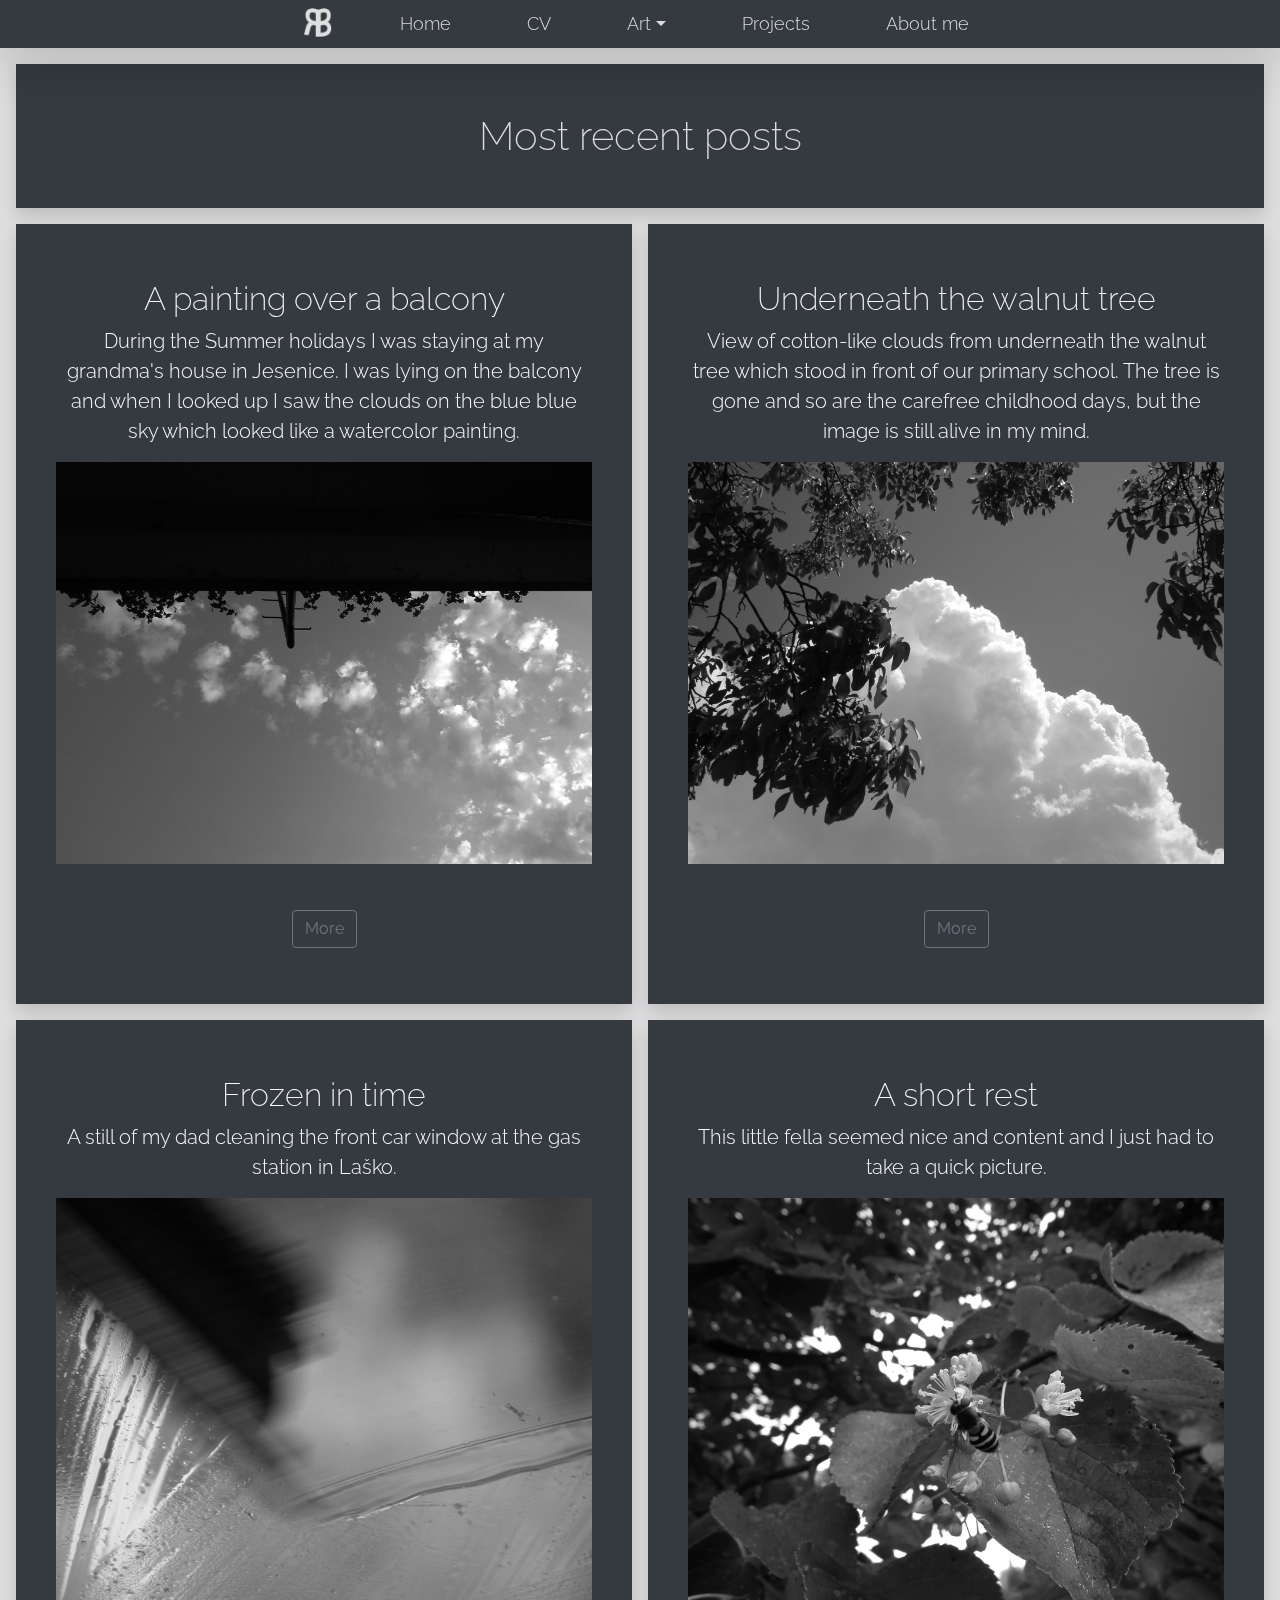
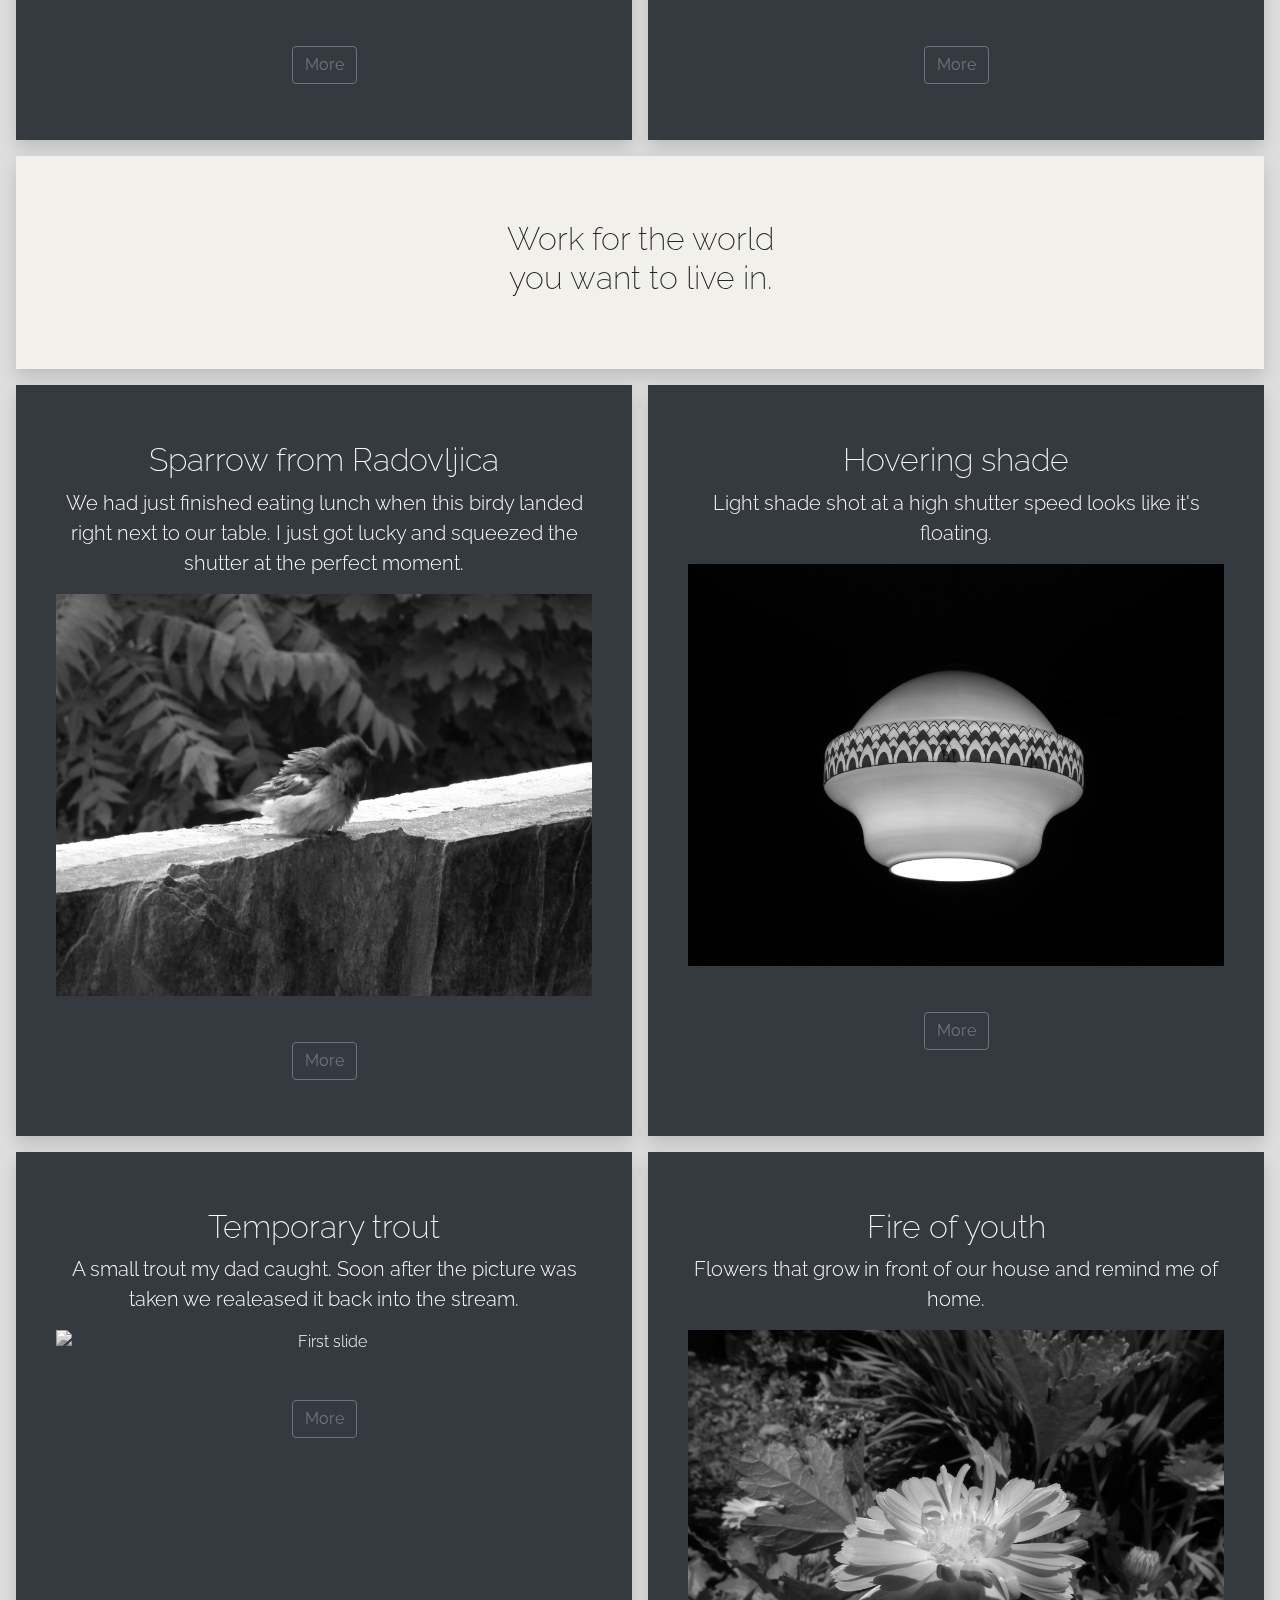
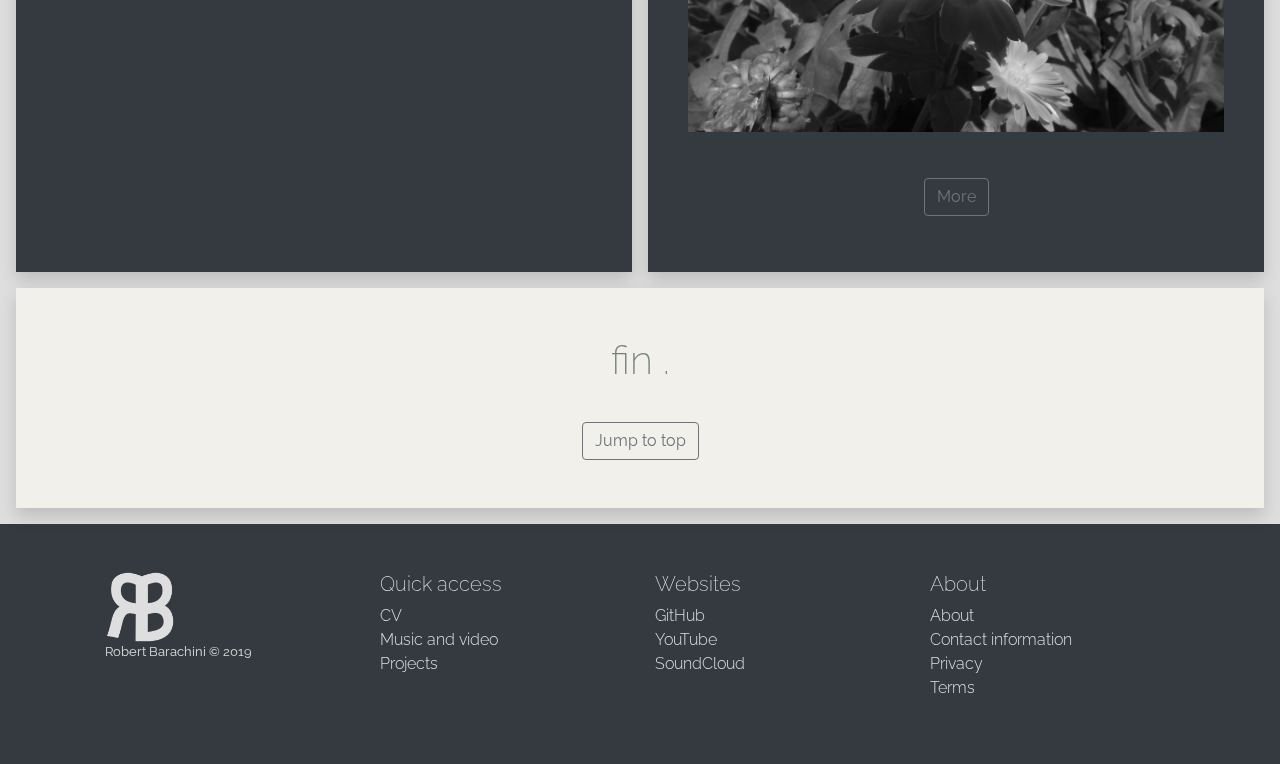
==== commit 7dbd02c1: "Create personal webpage. Migrate Lyre project to a deeper level." ====
--- a/index.html
+++ b/index.html
@@ -1,206 +1,284 @@
-<!DOCTYPE html>
+<!doctype html>
 <html lang="en">
-
 <head>
-  <meta charset="UTF-8">
-  <meta content="IE=edge" http-equiv="X-UA-Compatible">
-  <meta content="width=device-width,initial-scale=1" name="viewport">
-  <meta content="A more transparent music app." name="description">
-  <meta name="google" content="notranslate" />
-  <meta content="Mashup templates have been developped by Orson.io team" name="author">
-
-  <!-- Google Tag Manager -->
-  <script>(function(w,d,s,l,i){w[l]=w[l]||[];w[l].push({'gtm.start':
-  new Date().getTime(),event:'gtm.js'});var f=d.getElementsByTagName(s)[0],
-  j=d.createElement(s),dl=l!='dataLayer'?'&l='+l:'';j.async=true;j.src=
-  'https://www.googletagmanager.com/gtm.js?id='+i+dl;f.parentNode.insertBefore(j,f);
-  })(window,document,'script','dataLayer','GTM-TKKB5C5');</script>
-  <!-- End Google Tag Manager -->
-
-  <!-- Global site tag (gtag.js) - Google Analytics -->
-  <script async src="https://www.googletagmanager.com/gtag/js?id=UA-123409938-1"></script>
-  <script>
-    window.dataLayer = window.dataLayer || [];
-    function gtag(){dataLayer.push(arguments);}
-    gtag('js', new Date());
-
-    gtag('config', 'UA-123409938-1');
-  </script>
-
-  <!-- Disable tap highlight on IE -->
-  <meta name="msapplication-tap-highlight" content="no">
-  
-  <link rel="icon" href="./assets/images/Lyre.png">
-  <link rel="apple-touch-icon" sizes="180x180" href="./assets/images/Lyre_512.png">
-  <link href="./assets/favicon.ico" rel="icon">
-
-  <link href="" rel="stylesheet">
-
-
-  <title>Lyre Project</title>
-
-  <link href="./main.550dcf66.css" rel="stylesheet"></head>
-
-<body> <!-- Add your content of header -->
-<!-- Google Tag Manager (noscript) -->
-<noscript><iframe src="https://www.googletagmanager.com/ns.html?id=GTM-TKKB5C5"
-height="0" width="0" style="display:none;visibility:hidden"></iframe></noscript>
-<!-- End Google Tag Manager (noscript) -->
-<header>
-  <nav class="navbar navbar-default active">
-    <div class="container">
-      <div class="navbar-header">
-        <button type="button" class="navbar-toggle collapsed" data-toggle="collapse" data-target="#navbar-collapse" aria-expanded="false">
-          <span class="sr-only">Toggle navigation</span>
-          <span class="icon-bar"></span>
-          <span class="icon-bar"></span>
-          <span class="icon-bar"></span>
-        </button>
-        <a class="navbar-brand" href="./index.html" title="">
-          <img src="./assets/images/Lyre_512.png" class="navbar-logo-img" alt="" style="height: 100%">
-          Lyre Project
-        </a>
-      </div>
-
-      <div class="collapse navbar-collapse" id="navbar-collapse">
-        <ul class="nav navbar-nav navbar-right">
-          <li><a href="./index.html" title="">Home</a></li>
-          <li><a href="./download.html" title="">Download</a></li>
-          <li><a href="https://github.com/RobertBarachini/Lyre" title="" target="_blank">Project</a></li>
-          <li>
-            <p>
-              <a href="./donate.html" class="btn btn-default navbar-btn" title="">Donate</a>
-            </p>
-          </li>
-
-        </ul>
-      </div> 
-    </div>
-  </nav>
-</header>
-
-<!-- Add your site or app content here -->
-  <div class="hero-full-container background-image-container white-text-container">
-    <div class="container">
-      <div class="row">
-        <div class="col-xs-12">
-          <img src="./assets/images/Lyre_512.png" alt="" class="reveal img-responsive reveal-content image-center" style="height:186px">
-          <h1>Lyre</h1>
-          <p>A more transparent music app.</p>
-          <br>
-          <a href="./download.html" class="btn btn-default btn-lg" title="" stlye="border-radius: 100%">Download</a>
-        </div>
-      </div>
-    </div>
-  </div>
-
-  <div class="section-container">
-    <div class="container">
-      <div class="row">
-        <div class="col-xs-12 col-md-8 col-md-offset-2">
-          <div class="text-center">
-            <h2>About us</h2>
-            <p>
-              Lyre is an Open-source project that aims to provide a wide range of free multimedia programs.
-              <br><br>The main goal for Lyre Project is to allow the end user to download content from the Internet for personal use and offline viewing. Lyre Project currenty provides a YouTube downloader and a 'downloads history viewer'. Next goal is to create a complete software suite which will include a downloader, media library, media player and more.
-            </p>
-          </div>
-       </div>
-      </div>
-    </div>
-  </div>
-
-  <div class="section-container">
-    <div class="container">
-      <div class="row">
-        <div class="col-xs-12 col-md-8 col-md-offset-2">
-          <div class="text-center">
-            <h2>Vision</h2>
-            <p>I had been using different music/video programs and downloaders for quite some time before I got this idea. There were many things that were bothering me. Music programs lacked the control I wanted. I didn't like the UI or some other part of the user experience. The main thing that bothered me about downloaders were ads, adware, forced installations of other programs, and overall shady behavior.
-            <br><br>One day I have had enough and made a plan to create my own program that would be consistent and would fix the features that bothered me. I also decided that the project would be <a href="https://github.com/RobertBarachini/Lyre" title="" target="_blank">Open-source</a>. There are two main reasons behind that decision. The first reason is sharing the code and allowing others to improve upon my work. The second reason is also really important in my opinion - transparency. Transparency improves the trust in the system and is a concept that means a lot to me. I also think that it should be implemented elsewhere.</p>
-          </div>
-       </div>
-      </div>
-    </div>
-  </div>
-
-  <div class="section-container">
-    <div class="container">
-      <div class="row">
-        <div class="col-xs-12 col-md-8 col-md-offset-2">
-          <div class="text-center">
-            <h2>Funding</h2>
-            <p>The only source of income for this project are donations. I treasure each and every one of them as they allow me to continue doing what I love. 
-            <br><br>If you think this project deserves ❤️ please consider <a href="./donate.html">donating</a>.
-            </p>
-          </div>
-       </div>
-      </div>
-    </div>
-  </div>
-
-  <div class="section-container">
-    <div class="container text-center">
-      <div class="row section-container-spacer">
-        <div class="col-xs-12 col-md-12">
-          <h2>Team</h2>
-          <p>A one-man band.</p>
-        </div>  
-      </div>
-      <div class="row">
-        <div class="col-xs-12 col-md-12">
-          <img src="./assets/images/RobertProfil.jpg" alt="" class="reveal img-responsive reveal-content image-center" style="height:256px; border-radius: 128px">
-          <h3>Robert Barachini</h3>
-          <h4>Creator</h4>
-          <p>I have ideas and sometimes make stuff.</p>
-          <p>
-            <a href="https://github.com/RobertBarachini" class="social-round-icon fa-icon" title="" target="_blank">
-              <i class="fa fa-github" aria-hidden="true"></i>
-            </a>
-            <a href="https://www.facebook.com/robert.barachini" class="social-round-icon fa-icon" title="" target="_blank">
-              <i class="fa fa-facebook" aria-hidden="true"></i>
-            </a>
-            <a href="https://www.youtube.com/channel/UCcWYyiG98dtVmfrA_l5jInw" class="social-round-icon fa-icon" title="" target="_blank">
-              <i class="fa fa-youtube" aria-hidden="true"></i>
-            </a>
-            <a href="https://soundcloud.com/robert-barachini" class="social-round-icon fa-icon" title="" target="_blank">
-              <i class="fa fa-soundcloud" aria-hidden="true"></i>
-            </a>
-          </p>
-        </div>
-      </div>
-    </div>
-  </div>
-
-<script>
-  document.addEventListener("DOMContentLoaded", function (event) {
-    navbarFixedTopAnimation();
-  });
-</script>
-
-<footer class="footer-container white-text-container">
-  <div class="container">
-    <div class="row">
-      <div class="col-xs-12">
-        <h3>Mountain</h3>
-        <div class="row">
-          <div class="col-xs-12 col-sm-7">
-            <p><small>Website created with <a href="http://www.mashup-template.com/" title="Create website with free html template">Mashup Template</a>/<a href="https://www.unsplash.com/" title="Beautiful Free Images">Unsplash</a></small>
-            </p>
-          </div>
-        </div>
-      </div>
-    </div>
-  </div>
-</footer>
-
-<script>
-  document.addEventListener("DOMContentLoaded", function (event) {
-    navActivePage();
-    scrollRevelation('.reveal');
-  });
-</script>
-
-<script type="text/javascript" src="./main.0cf8b554.js"></script></body>
-
+	<meta charset="utf-8">
+	<meta name="viewport" content="width=device-width, initial-scale=1, shrink-to-fit=no">
+	<meta name="description" content="">
+	<meta name="author" content="Robert Barachini">
+	<meta name="theme-color" content="#db5945">
+	
+	<title>Robert Barachini</title>
+
+	<!--<script src="https://ajax.googleapis.com/ajax/libs/jquery/3.3.1/jquery.min.js"></script>-->
+	<script src="scripts.js"></script>
+	<link rel="stylesheet" href="https://stackpath.bootstrapcdn.com/bootstrap/4.3.1/css/bootstrap.min.css" integrity="sha384-ggOyR0iXCbMQv3Xipma34MD+dH/1fQ784/j6cY/iJTQUOhcWr7x9JvoRxT2MZw1T" crossorigin="anonymous">
+	<link href="styles.css" rel="stylesheet">
+	<link rel="icon" href="resources/RB_logo_1000.png">
+	<!-- <link href="https://fonts.googleapis.com/css?family=Raleway&display=swap" rel="stylesheet"> -->
+</head>
+	
+<body onload="initDocument()" onresize="viewSizeChanged()">
+
+<!-- Main content -->
+<div id="contentMain">
+	<!-- For 'Jump to top' buttons -->
+	<div id="anchorTop" style="position:absolute; top:0px; left: 0px; width: 0px; height:0px;"></div>
+
+	<!-- Header -->
+	<nav class="site-header navbar-expand-lg sticky-top navbar-dark bg-dark shadow-lg">
+		<button class="navbar-toggler" style="margin-left: 20px; margin-top: 10px; margin-bottom:10px;" type="button" data-toggle="collapse" data-target="#navbarsExample08" aria-controls="navbarsExample08" aria-expanded="false" aria-label="Toggle navigation">
+			<span class="navbar-toggler-icon"></span>
+		</button>
+
+		<div class="collapse navbar-collapse justify-content-md-center" id="navbarsExample08">
+			<ul class="navbar-nav" stlye="">
+				<li class="nav-item active">
+						<a class="py-2" href="index.html" smoothTransition="true">
+								<img src="resources/RB_logo_1000.png"  style="height:100%; max-height: 1.8em">
+						</a>
+				</li>
+				<li class="nav-item">
+					<a class="nav-link" href="index.html" smoothTransition="true">Home</a>
+				</li>
+				<li class="nav-item" stlye="">
+					<a class="nav-link" href="cv.html">CV</a>
+				</li>
+				<li class="nav-item dropdown bg-dark">
+					<a class="nav-link dropdown-toggle" href="#" id="dropdown08" data-toggle="dropdown" aria-haspopup="true" aria-expanded="false">Art</a>
+					<div class="dropdown-menu" aria-labelledby="dropdown08">
+						<a class="dropdown-item" href="music.html">Music</a>
+						<a class="dropdown-item" href="photos.html">Photos</a>
+						<a class="dropdown-item" href="animation.html">Animation</a>
+					</div>
+				</li>
+				<li class="nav-item" stlye="">
+					<a class="nav-link" href="projects.html">Projects</a>
+				</li>
+				<li class="nav-item" stlye="">
+						<a class="nav-link" href="about.html">About me</a>
+				</li>
+			</ul>
+		</div>
+	</nav>
+
+	<!-- Post group title -->
+	<div class="position-relative overflow-hidden p-3 p-md-5 m-md-3 text-center bg-dark shadow separatorContainer" id="recentPosts">
+		<div class="col-md-5 p-lg-5 mx-auto my-5 colorDedede separatorContainer">
+			<h1 class="">Most recent posts</h1>
+		</div>
+	</div>
+
+	<!--PRODUCTS ROW 1-->
+	<div class="d-md-flex flex-md-equal w-100 my-md-3 pl-md-3">
+		<!--PRODUCT 1-->
+		<div class="bg-light mr-md-3 pt-3 px-3 pt-md-5 px-md-5 text-center overflow-hidden shadow colorDarkB productContainer" id="product1">
+			<div class="my-3 p-3 colorLight">
+				<h2 class="display-5">A painting over a balcony</h2>
+				<p class="lead">During the Summer holidays I was staying at my grandma's house in Jesenice. I was lying on the balcony and when I looked up I saw the clouds on the blue blue sky which looked like a watercolor painting.</p>
+				<div id="carouselExampleIndicators" class="carousel slide myCarousel" data-ride="carousel">
+					<div class="carousel-inner">
+						<div class="carousel-item active">
+							<img class="d-block w-100 imgGray imgResizable" src="resources/DSCF1594.jpg" alt="First slide">
+						</div>
+					</div>
+				</div>
+				<a class="btn btn-outline-secondary btnMore" href="more.html" smoothTransition="true">More</a>
+			</div>
+		</div>
+		<!--PRODUCT 2-->
+		<div class="bg-light mr-md-3 pt-3 px-3 pt-md-5 px-md-5 text-center overflow-hidden shadow colorDarkB productContainer" id="product1">
+			<div class="my-3 p-3 colorLight">
+				<h2 class="display-5">Underneath the walnut tree</h2>
+				<p class="lead">View of cotton-like clouds from underneath the walnut tree which stood in front of our primary school. The tree is gone and so are the carefree childhood days, but the image is still alive in my mind.</p>
+				<div id="carouselExampleIndicators" class="carousel slide myCarousel" data-ride="carousel">
+					<div class="carousel-inner">
+						<div class="carousel-item active">
+							<img class="d-block w-100 imgGray imgResizable" src="resources/DSCF0411.jpg" alt="First slide">
+						</div>
+					</div>
+				</div>
+				<a class="btn btn-outline-secondary btnMore" href="more.html" smoothTransition="true">More</a>
+			</div>
+		</div>
+	</div>
+
+	<!--PRODUCTS ROW 2-->
+	<div class="d-md-flex flex-md-equal w-100 my-md-3 pl-md-3">
+		<!--PRODUCT 1-->
+		<div class="bg-light mr-md-3 pt-3 px-3 pt-md-5 px-md-5 text-center overflow-hidden shadow colorDarkB productContainer" id="product1">
+			<div class="my-3 p-3 colorLight">
+				<h2 class="display-5">Frozen in time</h2>
+				<p class="lead">A still of my dad cleaning the front car window at the gas station in Laško.</p>
+				<div id="carouselExampleIndicators" class="carousel slide myCarousel" data-ride="carousel">
+					<div class="carousel-inner">
+						<div class="carousel-item active">
+							<img class="d-block w-100 imgGray imgResizable" src="resources/DSCF0844.jpg" alt="First slide">
+						</div>
+					</div>
+				</div>
+				<a class="btn btn-outline-secondary btnMore" href="more.html" smoothTransition="true">More</a>
+			</div>
+		</div>
+		<!--PRODUCT 2-->
+		<div class="bg-light mr-md-3 pt-3 px-3 pt-md-5 px-md-5 text-center overflow-hidden shadow colorDarkB productContainer" id="product1">
+			<div class="my-3 p-3 colorLight">
+				<h2 class="display-5">A short rest</h2>
+				<p class="lead">This little fella seemed nice and content and I just had to take a quick picture.</p>
+				<div id="carouselExampleIndicators" class="carousel slide myCarousel" data-ride="carousel">
+					<div class="carousel-inner">
+						<div class="carousel-item active">
+							<img class="d-block w-100 imgGray imgResizable" src="resources/DSCF0998.jpg" alt="First slide">
+						</div>
+					</div>
+				</div>
+				<a class="btn btn-outline-secondary btnMore" href="more.html" smoothTransition="true">More</a>
+			</div>
+		</div>
+	</div>
+
+	<!-- CONTRAST SEPARATOR -->
+	<div class="position-relative overflow-hidden p-3 p-md-5 m-md-3 text-center bg-light shadow separatorContainer" id="">
+		<div class="col-md-5 p-lg-5 mx-auto my-5 separatorContainer2">
+			<h2>Work for the world<br> you want to live in.</h2>
+		</div>
+	</div>
+
+	<!--PRODUCTS ROW 1-->
+	<div class="d-md-flex flex-md-equal w-100 my-md-3 pl-md-3">
+		<!--PRODUCT 1-->
+		<div class="bg-light mr-md-3 pt-3 px-3 pt-md-5 px-md-5 text-center overflow-hidden shadow colorDarkB productContainer" id="product1">
+			<div class="my-3 p-3 colorLight">
+				<h2 class="display-5">Sparrow from Radovljica</h2>
+				<p class="lead">We had just finished eating lunch when this birdy landed right next to our table. I just got lucky and squeezed the shutter at the perfect moment.</p>
+				<div id="carouselExampleIndicators" class="carousel slide myCarousel" data-ride="carousel">
+					<div class="carousel-inner">
+						<div class="carousel-item active">
+							<img class="d-block w-100 imgGray imgResizable" src="resources/DSCF1045.jpg" alt="First slide">
+						</div>
+					</div>
+				</div>
+				<a class="btn btn-outline-secondary btnMore" href="more.html" smoothTransition="true">More</a>
+			</div>
+		</div>
+		<!--PRODUCT 2-->
+		<div class="bg-light mr-md-3 pt-3 px-3 pt-md-5 px-md-5 text-center overflow-hidden shadow colorDarkB productContainer" id="product1">
+			<div class="my-3 p-3 colorLight">
+				<h2 class="display-5">Hovering shade</h2>
+				<p class="lead">Light shade shot at a high shutter speed looks like it's floating.</p>
+				<div id="carouselExampleIndicators" class="carousel slide myCarousel" data-ride="carousel">
+					<div class="carousel-inner">
+						<div class="carousel-item active">
+							<img class="d-block w-100 imgGray imgResizable" src="resources/DSCF1350.jpg" alt="First slide">
+						</div>
+					</div>
+				</div>
+				<a class="btn btn-outline-secondary btnMore" href="more.html" smoothTransition="true">More</a>
+			</div>
+		</div>
+	</div>
+
+	<!--PRODUCTS ROW 2-->
+	<div class="d-md-flex flex-md-equal w-100 my-md-3 pl-md-3">
+		<!--PRODUCT 1-->
+		<div class="bg-light mr-md-3 pt-3 px-3 pt-md-5 px-md-5 text-center overflow-hidden shadow colorDarkB productContainer" id="product1">
+			<div class="my-3 p-3 colorLight">
+				<h2 class="display-5">Temporary trout</h2>
+				<p class="lead">A small trout my dad caught. Soon after the picture was taken we realeased it back into the stream.</p>
+				<div id="carouselExampleIndicators" class="carousel slide myCarousel" data-ride="carousel">
+					<div class="carousel-inner">
+						<div class="carousel-item active">
+							<img class="d-block w-100 imgGray imgResizable" src="resources/DSCF1967.jpg" alt="First slide">
+						</div>
+					</div>
+				</div>
+				<a class="btn btn-outline-secondary btnMore" href="more.html" smoothTransition="true">More</a>
+			</div>
+		</div>
+		<!--PRODUCT 2-->
+		<div class="bg-light mr-md-3 pt-3 px-3 pt-md-5 px-md-5 text-center overflow-hidden shadow colorDarkB productContainer" id="product1">
+			<div class="my-3 p-3 colorLight">
+				<h2 class="display-5">Fire of youth</h2>
+				<p class="lead">Flowers that grow in front of our house and remind me of home.</p>
+				<div id="carouselExampleIndicators" class="carousel slide myCarousel" data-ride="carousel">
+					<div class="carousel-inner">
+						<div class="carousel-item active">
+							<img class="d-block w-100 imgGray imgResizable" src="resources/DSCF0339.jpg" alt="First slide">
+						</div>
+					</div>
+				</div>
+				<a class="btn btn-outline-secondary btnMore" href="more.html" smoothTransition="true">More</a>
+			</div>
+		</div>
+	</div>
+
+	<!--FIN-->
+	<div class="position-relative overflow-hidden p-3 p-md-5 m-md-3 text-center bg-light shadow separatorContainer">
+		<div class="col-md-5 p-lg-5 mx-auto my-5 colorSilver separatorContainer">
+			<h1>fin .</h1>
+			<a class="btn btn-outline-secondary btnMore" href="#anchorTop" smoothTransition="true">Jump to top</a>
+		</div>
+	</div>
+
+	<!-- Footer -->
+	<footer class="container py-5 bg-dark colorDedede" style="margin: 0 auto !important; max-width: 100%;" id="contentFooter">
+		<div class="row" style="max-width: 1100px; margin: 0 auto;">
+			<div class="col-12 col-md">
+				<img src="resources/RB_logo_1000.png" class="headerLogoImage" style="max-height: 70px;">
+				<small class="d-block mb-3 text-muted colorDedede">Robert Barachini &copy; 2019</small>
+			</div>
+			<div class="col-6 col-md">
+				<h5>Quick access</h5>
+				<ul class="list-unstyled text-small">
+					<li><a class="text-muted colorDedede" href="cv.html">CV</a></li>
+					<li><a class="text-muted colorDedede" href="music.html">Music and video</a></li>
+					<li><a class="text-muted colorDedede" href="projects.html">Projects</a></li>
+				</ul>
+			</div>
+			<div class="col-6 col-md">
+				<h5>Websites</h5>
+				<ul class="list-unstyled text-small">
+					<li><a class="text-muted colorDedede" href="https://github.com/RobertBarachini">GitHub</a></li>
+					<li><a class="text-muted colorDedede" href="https://www.youtube.com/channel/UCcWYyiG98dtVmfrA_l5jInw">YouTube</a></li>
+					<li><a class="text-muted colorDedede" href="https://soundcloud.com/robert-barachini">SoundCloud</a></li>
+				</ul>
+			</div>
+			<div class="col-6 col-md">
+				<h5>About</h5>
+				<ul class="list-unstyled text-small">
+					<li><a class="text-muted colorDedede" href="about.html">About</a></li>
+					<li><a class="text-muted colorDedede" href="#">Contact information</a></li>
+					<li><a class="text-muted colorDedede" href="#">Privacy</a></li>
+					<li><a class="text-muted colorDedede" href="#">Terms</a></li>
+				</ul>
+			</div>
+		</div>
+	</footer>
+</div>
+
+<!-- The Modal -->
+<div class="modalClass" id="modalImgContainer">
+	<div class="contentModalImgContainer">
+		<img class="contentModalImg" id="modalImgMain">
+	</div>
+	<div class="contentModalControlsContainer">
+		<span class="controlsModalImgContainer" id="closeModalImgContainer">&times;</span>
+		<!-- <span class="controlsModalImgContainer" id="zoomInModalImgContainer">+</span> -->
+		<!-- <span class="controlsModalImgContainer" id="zoomOutModalImgContainer">-</span> -->
+		<div id="modalImgCaption"></div>
+	</div>
+</div>
+
+<!-- Blur component -->
+<svg version="1.1" xmlns="http://www.w3.org/2000/svg" style="position: fixed">
+	<filter id="blur">
+			<feGaussianBlur stdDeviation="15" />
+	</filter>
+</svg>
+
+<script src="https://code.jquery.com/jquery-3.4.0.min.js" integrity="sha256-BJeo0qm959uMBGb65z40ejJYGSgR7REI4+CW1fNKwOg=" crossorigin="anonymous"></script>
+<!--<script src="https://code.jquery.com/jquery-3.3.1.slim.min.js" integrity="sha384-q8i/X+965DzO0rT7abK41JStQIAqVgRVzpbzo5smXKp4YfRvH+8abtTE1Pi6jizo" crossorigin="anonymous"></script>-->
+<script src="https://cdnjs.cloudflare.com/ajax/libs/popper.js/1.14.7/umd/popper.min.js" integrity="sha384-UO2eT0CpHqdSJQ6hJty5KVphtPhzWj9WO1clHTMGa3JDZwrnQq4sF86dIHNDz0W1" crossorigin="anonymous"></script>
+<script src="https://stackpath.bootstrapcdn.com/bootstrap/4.3.1/js/bootstrap.min.js" integrity="sha384-JjSmVgyd0p3pXB1rRibZUAYoIIy6OrQ6VrjIEaFf/nJGzIxFDsf4x0xIM+B07jRM" crossorigin="anonymous"></script>
+
+</body>
 </html>--- a/styles.css
+++ b/styles.css
@@ -0,0 +1,594 @@
+/* @font-face {
+    font-family: "Raleway";
+    src: url('https://fonts.googleapis.com/css?family=Raleway:200,300&display=swap&subset=latin-ext');
+    font-weight: normal;
+} */
+
+/* @font-face {
+    font-family: "Raleway";
+    src: url('https://fonts.googleapis.com/css?family=Raleway:200&display=swap&subset=latin-ext');
+    font-weight: 200;
+} */
+
+/* @import url('https://fonts.googleapis.com/css?family=Raleway&display=swap&subset=latin-ext'); */
+
+@import url('https://fonts.googleapis.com/css?family=Raleway:200,300,400&display=swap&subset=latin-ext');
+
+html {
+    /*scroll-behavior: smooth;*/
+    /*POPRAVIL S SKRIPTO ZA BOLJLSO KOMPATIBILNOST*/
+}
+
+body {
+    background-color: #dedede;
+    font-family: 'Raleway', sans-serif !important;
+    font-weight: 300 !important;
+}
+
+#contentMain {
+}
+
+#contentFooter {
+}
+
+.defaultFont {
+    font-family: 'Raleway', sans-serif !important;
+    font-weight: 200 !important;
+}
+
+h1, h2, h3, h4, h5, h6 {
+    font-family: 'Raleway', sans-serif !important;
+    font-weight: 200 !important;
+}
+
+.defaultFont200 {
+    font-weight: 200 !important;
+}
+
+.defaultFont300 {
+    font-weight: 300 !important;
+}
+
+
+.defaultFont400 {
+    font-weight: 400 !important;
+}
+
+
+.container {
+    max-width: 960px;
+}
+  
+
+.site-header {
+    background-color: rgba(0, 0, 0, .85);
+    -webkit-backdrop-filter: saturate(180%) blur(20px);
+    backdrop-filter: saturate(180%) blur(20px);
+}
+
+.site-header a {
+    color: #999;
+    transition: ease-in-out color .15s;
+}
+
+.site-header a:hover {
+    color: #fff;
+    text-decoration: none;
+}
+
+
+.product-device {
+    position: absolute;
+    right: 10%;
+    bottom: -30%;
+    width: 300px;
+    height: 540px;
+    background-color: #333;
+    border-radius: 21px;
+    -webkit-transform: rotate(30deg);
+    transform: rotate(30deg);
+}
+
+.product-device::before {
+    position: absolute;
+    top: 10%;
+    right: 10px;
+    bottom: 10%;
+    left: 10px;
+    content: "";
+    background-color: rgba(255, 255, 255, .1);
+    border-radius: 5px;
+}
+
+.product-device-2 {
+    top: -25%;
+    right: auto;
+    bottom: 0;
+    left: 5%;
+    background-color: #e5e5e5;
+}
+
+
+.flex-equal > * {
+    -ms-flex: 1;
+    flex: 1;
+}
+
+@media (min-width: 768px) {
+    .flex-md-equal > * {
+        -ms-flex: 1;
+        flex: 1;
+    }
+}
+  
+
+.overflow-hidden { overflow: hidden; }
+
+/*CAROUSEL*/
+/*.carousel .item img {
+    display: block;
+        height: auto;
+        max-width: 100%;
+        line-height: 1;
+        margin:auto;
+        width: 100%;
+    min-width: auto;
+}*/
+
+/*.carousel-inner .item {
+    height: 400px;
+ }*/
+
+ /*IMPORTANT FOR PRODUCT IMAGE HEIGHTS*/
+.myCarousel {
+    max-width: 600px; /*700px;*/
+    max-height: 1000px;
+    margin: 0 auto;
+    margin-bottom: 1rem!important;
+}
+
+.imgPost {
+    max-width: 600px; /*700px;*/
+    margin: 0 auto;
+    /*margin-bottom: 1rem!important;*/
+}
+
+/* carousel indicators and arrows */
+.carousel-indicators .active{
+    background-color: #333;
+}
+
+.carousel-indicators{
+    margin-bottom: 0px;
+    color: 333;
+}
+
+.carousel-indicators li{
+    background-color: rgba(0, 0, 0, .50);
+}
+
+.btnMore {
+    display: inline-block;
+    margin-top: 30px;
+}
+
+/* change fill='' for color*/
+.carousel-control-prev-icon {
+    background-image: url("data:image/svg+xml;charset=utf8,%3Csvg xmlns='http://www.w3.org/2000/svg' fill='%333' viewBox='0 0 8 8'%3E%3Cpath d='M5.25 0l-4 4 4 4 1.5-1.5-2.5-2.5 2.5-2.5-1.5-1.5z'/%3E%3C/svg%3E");
+}
+
+.carousel-control-next-icon {
+    background-image: url("data:image/svg+xml;charset=utf8,%3Csvg xmlns='http://www.w3.org/2000/svg' fill='%333' viewBox='0 0 8 8'%3E%3Cpath d='M2.75 0l-1.5 1.5 2.5 2.5-2.5 2.5 1.5 1.5 4-4-4-4z'/%3E%3C/svg%3E");
+}
+
+/* PREVIOUSLY INTERNAL STYLE */
+.bd-placeholder-img {
+    font-size: 1.125rem;
+    text-anchor: middle;
+    -webkit-user-select: none;
+    -moz-user-select: none;
+    -ms-user-select: none;
+    user-select: none;
+}
+
+@media (min-width: 768px) {
+    .bd-placeholder-img-lg {
+        font-size: 3.5rem;
+    }
+}
+
+
+
+/* NOT WORKING ... */
+/*
+.carousel-inner {
+}
+
+.carousel-inner img {
+    background-color: white;
+    max-width:500px;
+    max-height:500px;
+    width: auto;
+    height: auto;
+    margin: 0 auto;
+}
+
+.carousel-control-next{
+    background-color:wheat;
+    right: -50px;
+}
+
+.carousel-control-prev{
+    background-color:wheat;
+    left: 0px;
+}
+
+.carousel-indicators {
+    max-width:500px;
+    max-height:500px;
+    width: auto;
+    height: auto;
+}
+
+.carouselExampleIndicators {
+    max-width:500px;
+    max-height:500px;
+    width: auto;
+    height: auto;
+}*/
+
+/* COLOR SCHEMES FOR INDIVIDUAL ELEMENTS */
+/* USEFUL: https://www.canva.com/colors/color-palette-generator/ */
+
+.colorSilver {
+    color: #758080;
+}
+
+.colorSilverB {
+    background-color: #758080;
+}
+
+.bg-light {
+    /*background-color: #faf4e8 !important;*/
+    background-color: #f1f0ea !important;
+    padding: 0 !important;
+}
+
+.colorDedede {
+    color: #dedede !important;
+}
+
+.colorDededeB {
+    background-color: #dedede !important;
+}
+
+.colorWhite {
+    color: white !important;
+}
+
+.colorWhiteB {
+    color: white !important;
+}
+
+.colorBlack {
+    color: black !important;
+}
+
+.colorBlackB {
+    background-color: black !important;
+}
+
+.colorDark {
+    color: #343a40 !important;
+}
+
+.colorDarkB {
+    background-color: #343a40 !important;
+}
+
+.colorLight {
+    color: #f8f9fa !important;
+}
+
+.colorLightB {
+    background-color: #f8f9fa !important;
+}
+
+.color1_1b {
+    background-color: #87503F !important;
+}
+.color1_2b {
+    background-color: #C9C0A9 !important;
+}
+.color1_3b {
+    background-color: #4C413A !important;
+}
+.color1_4b {
+    background-color: #FBFBFB !important;
+}
+.color1_5b {
+    background-color: #9C9B99 !important;
+}
+.color1_1 {
+    color: #87503F !important;
+}
+.color1_2 {
+    color: #C9C0A9 !important;
+}
+.color1_3 {
+    color: #4C413A !important;
+}
+.color1_4 {
+    color: #FBFBFB !important;
+}
+.color1_5 {
+    color: #9C9B99 !important;
+}
+
+.color2_1b {
+    background-color: #DAB89E !important;
+}
+.color2_1 {
+    color: #DAB89E !important;
+}
+
+.color3_1b {
+    background-color: #323232 !important;
+}
+.color3_1{
+    color: #323232 !important;
+}
+
+.color4_1b {
+    background-color: #E7CDBF !important;
+}
+.color4_1{
+    color: #E7CDBF !important;
+}
+
+.color5_1b {
+    background-color: #D6D7D8 !important;
+}
+.color5_1{
+    color: #D6D7D8 !important;
+}
+
+.color6_1b {
+    background-color: #D5C6A3 !important;
+}
+.color6_1{
+    color: #D5C6A3 !important;
+}
+
+.color7_1b {
+    background-color: #C9B3AB !important;
+}
+.color7_1{
+    color: #C9B3AB !important;
+}
+
+.color8_1b {
+    background-color: #3C4C7A !important;
+}
+.color8_1{
+    color: #3C4C7A !important;
+}
+
+.color8_2b {
+    background-color: #5C6688 !important;
+}
+.color8_2{
+    color: #5C6688 !important;
+}
+
+.color8_3b {
+    background-color: #C49E8A !important;
+}
+.color8_3{
+    color: #C49E8A !important;
+}
+
+.color9_1b {
+    background-color: #669965 !important;
+}
+.color9_1{
+    color: #669965 !important;
+}
+.color9_2b {
+    background-color: #86B488 !important;
+}
+.color9_2{
+    color: #86B488 !important;
+}
+
+.color10_1b {
+    background-color: #E9C120 !important;
+}
+.color10_1{
+    color: #E9C120 !important;
+}
+
+.headerLogoImage {
+    max-height: 150px;
+    max-width: 100%;
+}
+
+.productContainer {
+    padding-top: 1.5em !important;
+    padding-bottom: 1.5em !important;
+    padding-left: 1.5em !important;
+    padding-right: 1.5em !important
+}
+
+.nav-link{
+    font-size: 1.1em !important;
+    vertical-align: middle !important;
+    display: inline !important;
+    /*color: white !important;*//* #758080 !important;*/
+    line-height: 1.8em;
+    color: #dedede !important;
+}
+
+.nav-link:hover{
+    color: white !important;
+}
+
+.nav-item{ 
+    padding-right:30px !important;
+    vertical-align: middle !important;
+    display: inline-flex;
+    margin-left: 30px;
+}
+
+.nav-bar{
+    height: 1.8em;
+}
+
+.show {
+    background-color: #343a40;
+}
+
+.show a {
+    color: white;
+    font-size: 1.1em;
+}
+
+.show a:hover {
+    color: #343a40;
+
+}
+
+.collapsed {
+    margin-top: 10px;
+}
+
+.colorRB {
+    color: #758080;
+}
+
+/*a {
+    cursor: pointer !important;
+}
+
+a:hover{
+    cursor: pointer !important;
+}*/
+
+.imgGray{
+	filter: url("data:image/svg+xml;utf8,<svg xmlns=\'http://www.w3.org/2000/svg\'><filter id=\'grayscale\'><feColorMatrix type=\'matrix\' values=\'0.3333 0.3333 0.3333 0 0 0.3333 0.3333 0.3333 0 0 0.3333 0.3333 0.3333 0 0 0 0 0 1 0\'/></filter></svg>#grayscale");
+	filter: gray;
+	-webkit-filter: grayscale(100%);
+}
+
+.imgGray:hover{
+	 filter: url("data:image/svg+xml;utf8,<svg xmlns=\'http://www.w3.org/2000/svg\'><filter id=\'grayscale\'><feColorMatrix type=\'matrix\' values=\'1 0 0 0 0, 0 1 0 0 0, 0 0 1 0 0, 0 0 0 1 0\'/></filter></svg>#grayscale");
+     -webkit-filter: grayscale(0%);
+     cursor: pointer !important;
+}
+
+.separatorContainer{
+    padding-top: 0px !important;
+    padding-bottom: 0px !important;
+}
+
+.separatorContainer2{
+    padding-top: 1rem !important;
+    padding-bottom: 1rem !important;
+}
+
+.modalClass{
+    display: none; /* Hidden by default */
+    position: fixed; /* Stay in place */
+    z-index: 1; /* Sit on top */
+    /* padding-top: 100px; Location of the box */
+    left: 0;
+    top: 0;
+    width: 100%; /* Full width */
+    height: 100%; /* Full height */
+    overflow: auto; /* Enable scroll if needed */
+    background-color: rgb(0,0,0); /* Fallback color */
+    background-color: rgba(0,0,0,0.5); /* Black w/ opacity */
+    text-align: center;
+}
+
+  /* The Close Button */
+.ControlsModalImgContainer {
+    position: fixed;
+    top: 15px;
+    right: 35px;
+    color: #f1f1f1;
+    font-size: 40px;
+    font-weight: bold;
+    transition: 0.3s;
+    color: #dedede !important;
+  }
+  
+  .ControlsModalImgContainer:hover,
+  .ControlsModalImgContainer:focus {
+    color: #bbb;
+    text-decoration: none;
+    cursor: pointer;
+  }
+  
+  /* 100% Image Width on Smaller Screens */
+  /*@media only screen and (max-width: 100%){
+    .contentModalImg {
+      width: 100%;
+    }
+  }*/
+
+  
+
+  /* Add Animation */
+.contentModalImg, #caption {  
+    -webkit-animation-name: zoom;
+    -webkit-animation-duration: 0.3s;
+    animation-name: zoom;
+    animation-duration: 0.3s;
+}
+
+.contentModalImgContainer{
+    /* display:block; */
+    width: 100%;
+    height: 100%; /*90%*/
+    object-fit: contain; /*magic*/
+    padding: 0px;
+    margin: 0px;
+}
+
+.contentModalImg{
+    top: 0px;
+    margin: 0px;
+    padding: 0px;
+    width: 100%;
+    height: 100%;
+    object-fit: contain; /*magic*/
+  }
+
+.contentModalControlsContainer{
+    width: 100%;
+    height: 1.8em;
+    position: fixed;
+    display: block;
+}
+
+  
+@-webkit-keyframes zoom {
+from {-webkit-transform:scale(0)} 
+to {-webkit-transform:scale(1)}
+}
+
+@keyframes zoom {
+from {transform:scale(0)} 
+to {transform:scale(1)}
+}
+
+.modalClass-open {
+    filter: blur(15px);
+    -webkit-filter: blur(15px);
+    -moz-filter: blur(15px);
+    -o-filter: blur(15px);
+    -ms-filter: blur(15px);
+    filter: url(#blur);
+    filter: progid:DXImageTransform.Microsoft.Blur(PixelRadius='15');
+}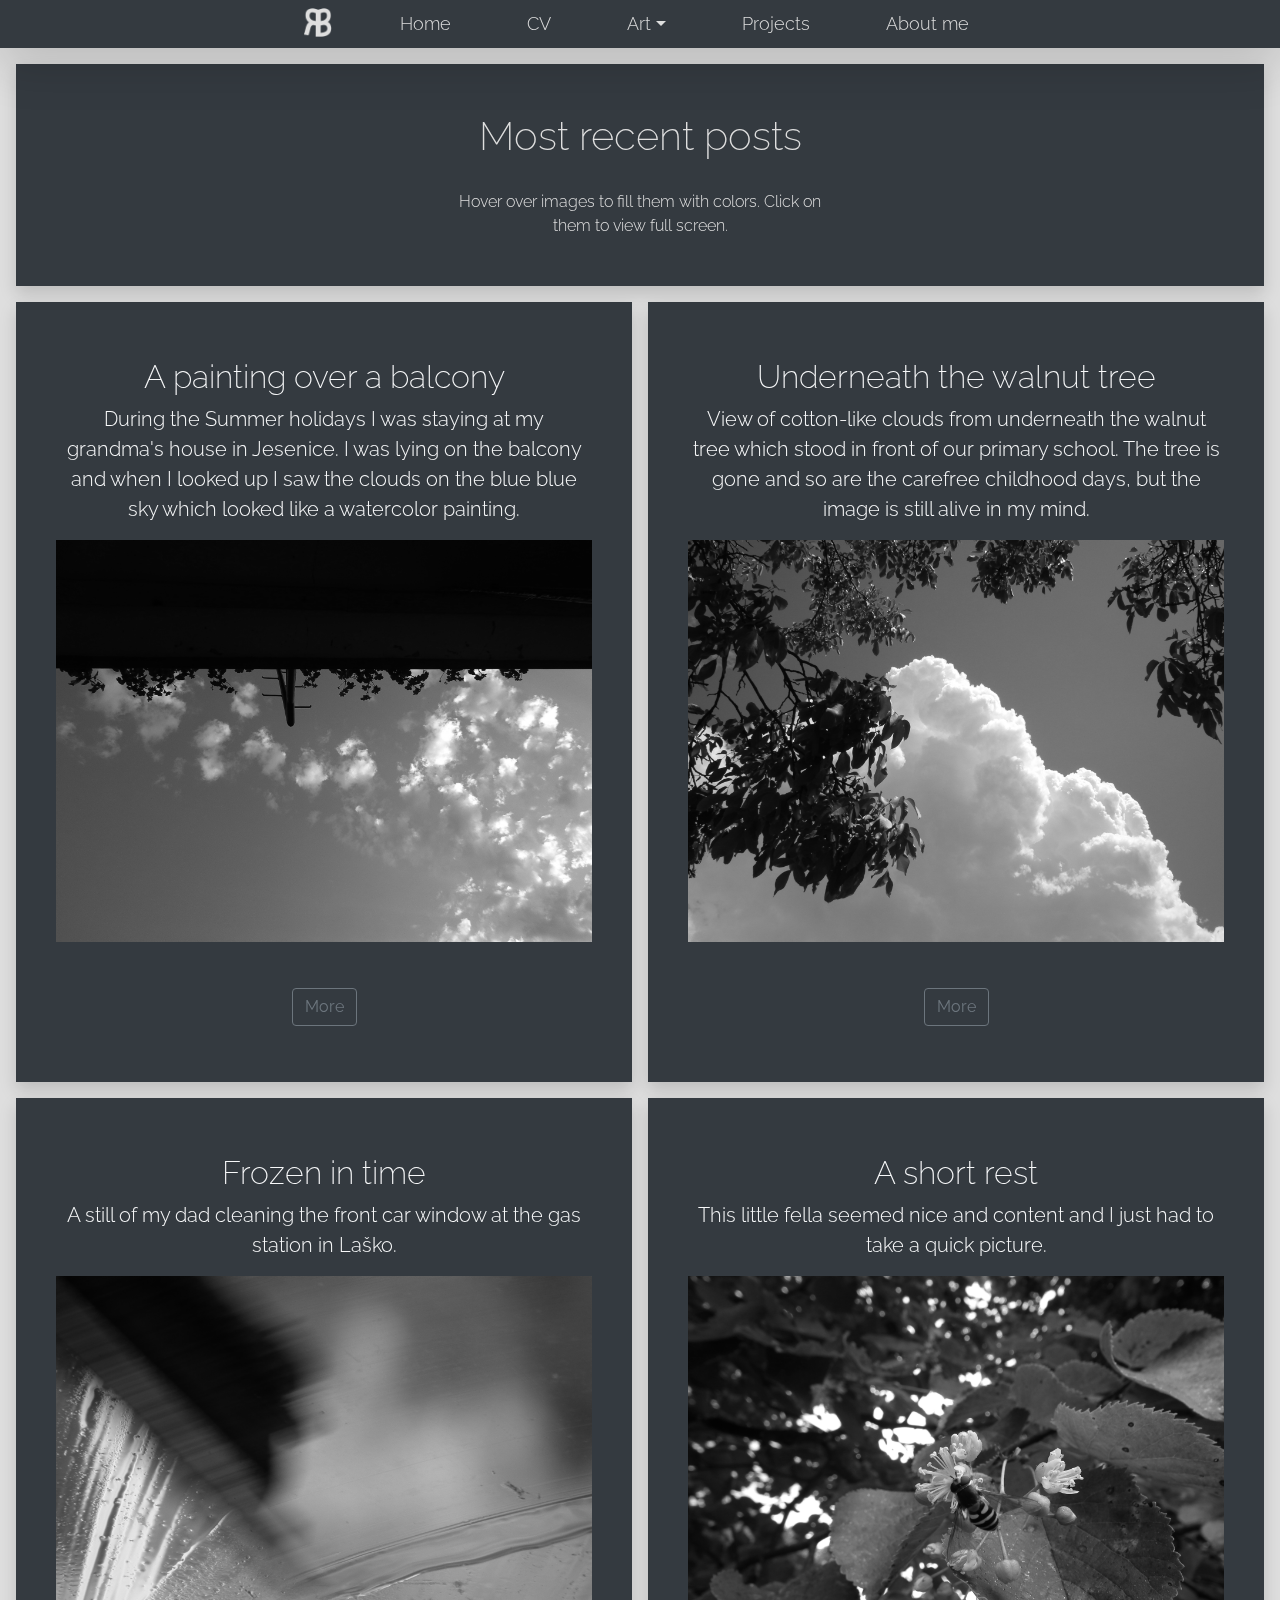
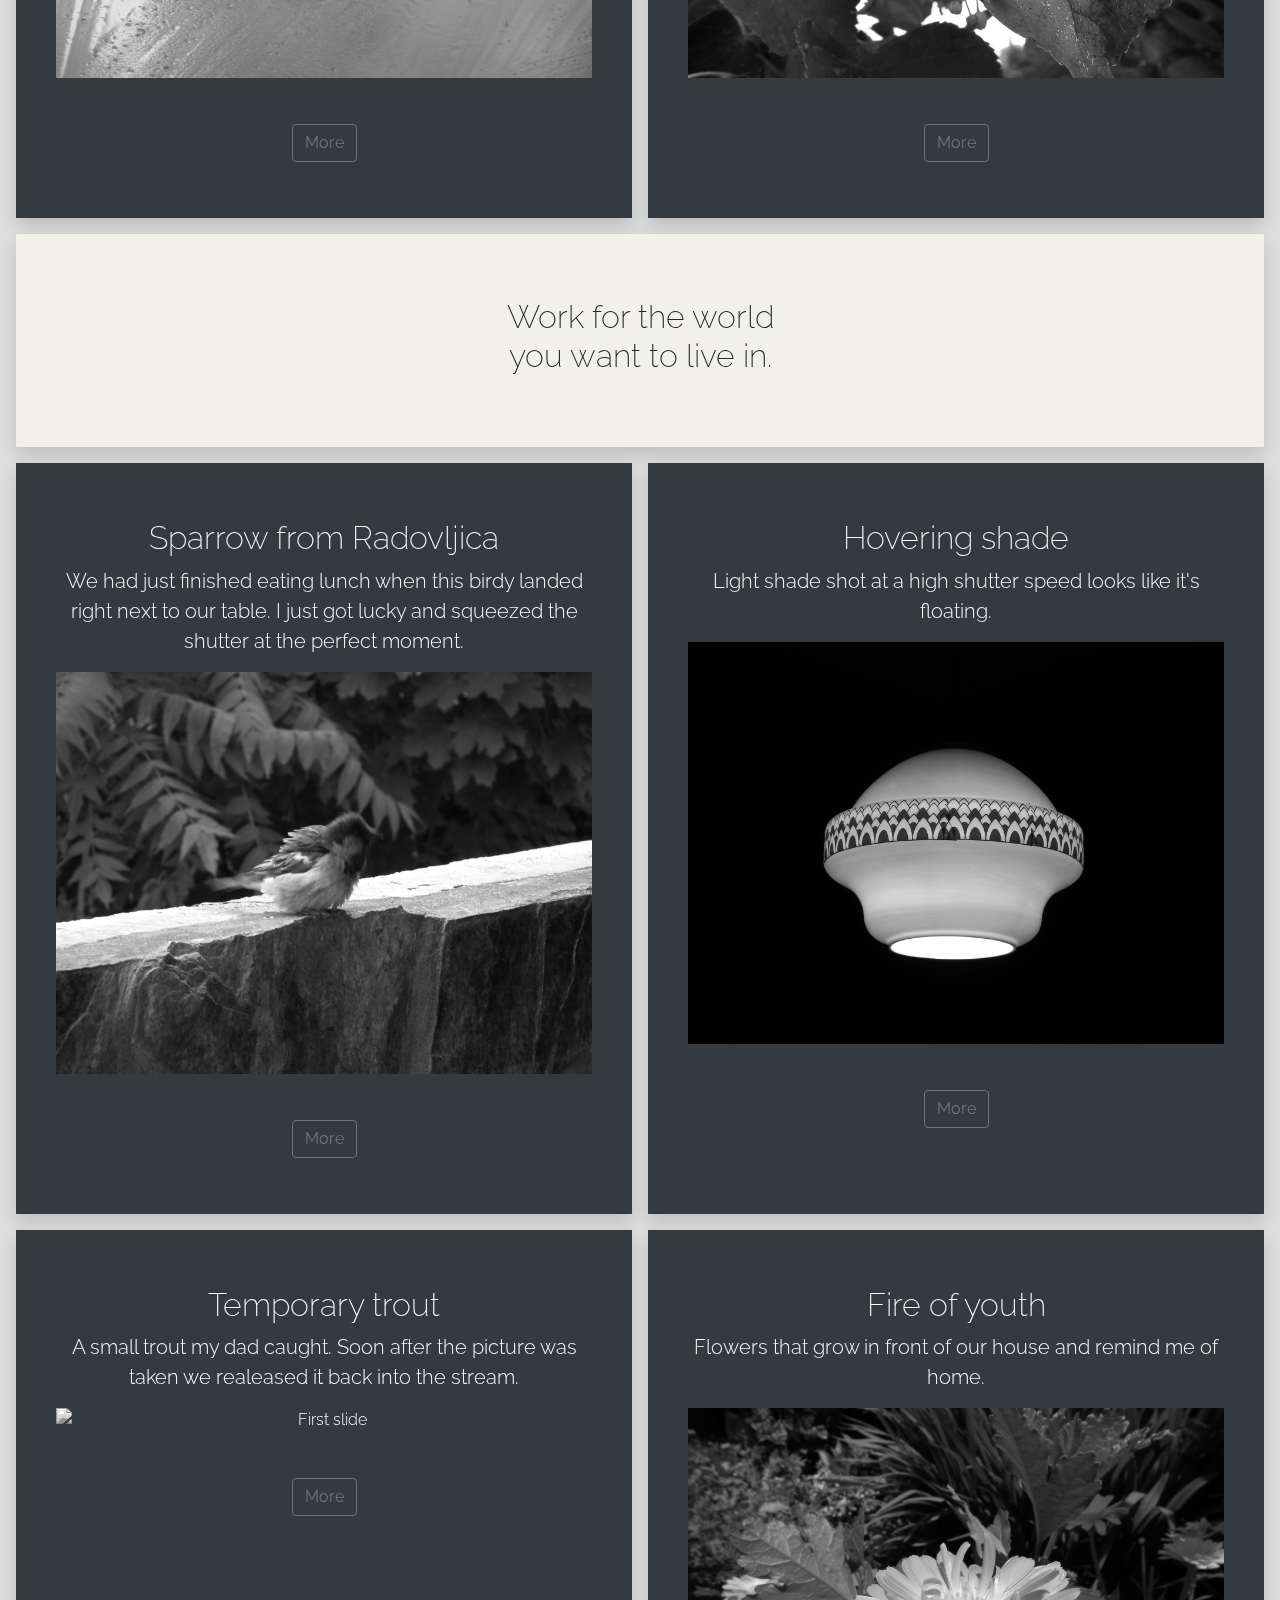
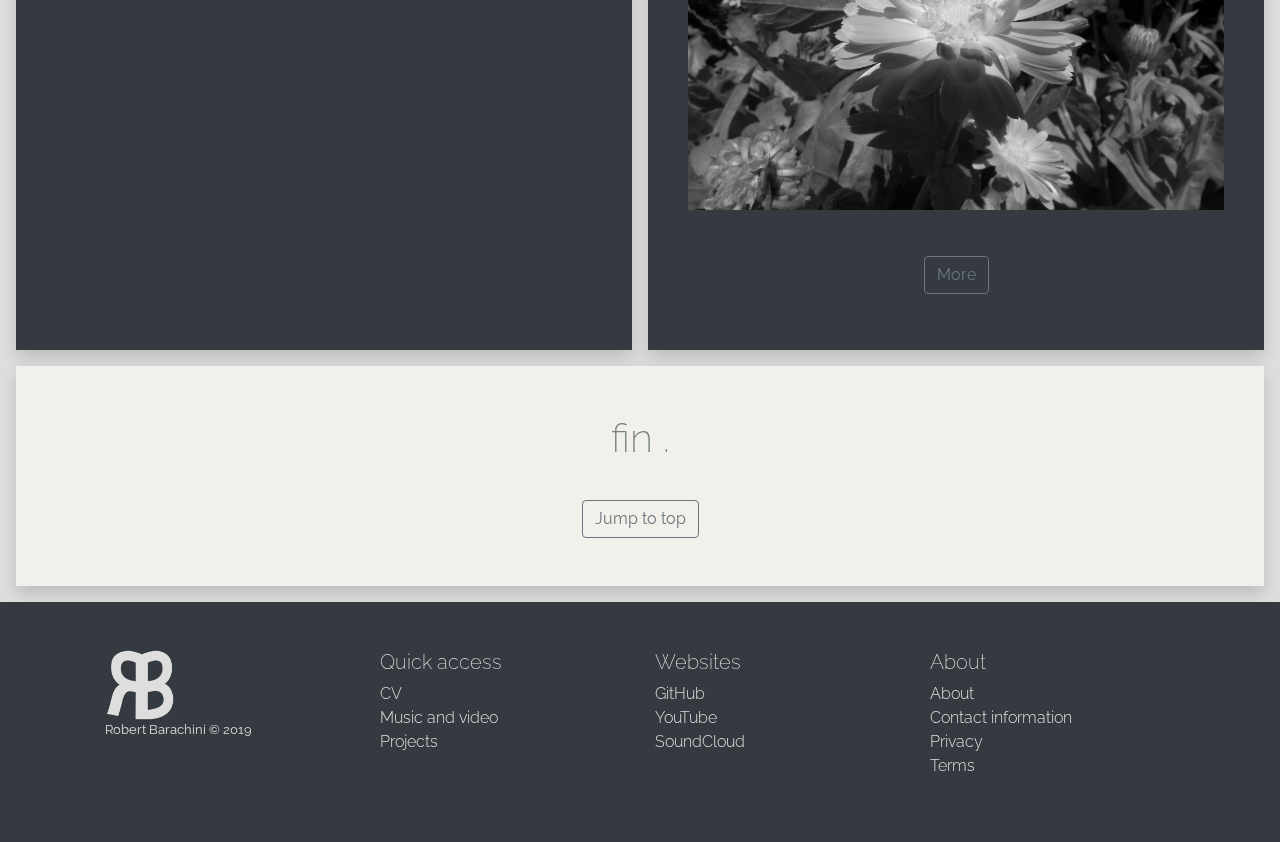
==== commit 236769a5: "Add some basic instructions." ====
--- a/index.html
+++ b/index.html
@@ -5,7 +5,7 @@
 	<meta name="viewport" content="width=device-width, initial-scale=1, shrink-to-fit=no">
 	<meta name="description" content="">
 	<meta name="author" content="Robert Barachini">
-	<meta name="theme-color" content="#db5945">
+	<meta name="theme-color" content="#343a40">
 	
 	<title>Robert Barachini</title>
 
@@ -65,6 +65,7 @@
 	<div class="position-relative overflow-hidden p-3 p-md-5 m-md-3 text-center bg-dark shadow separatorContainer" id="recentPosts">
 		<div class="col-md-5 p-lg-5 mx-auto my-5 colorDedede separatorContainer">
 			<h1 class="">Most recent posts</h1>
+			<p style="margin-top:30px;">Hover over images to fill them with colors. Click on them to view full screen.</p>
 		</div>
 	</div>
 
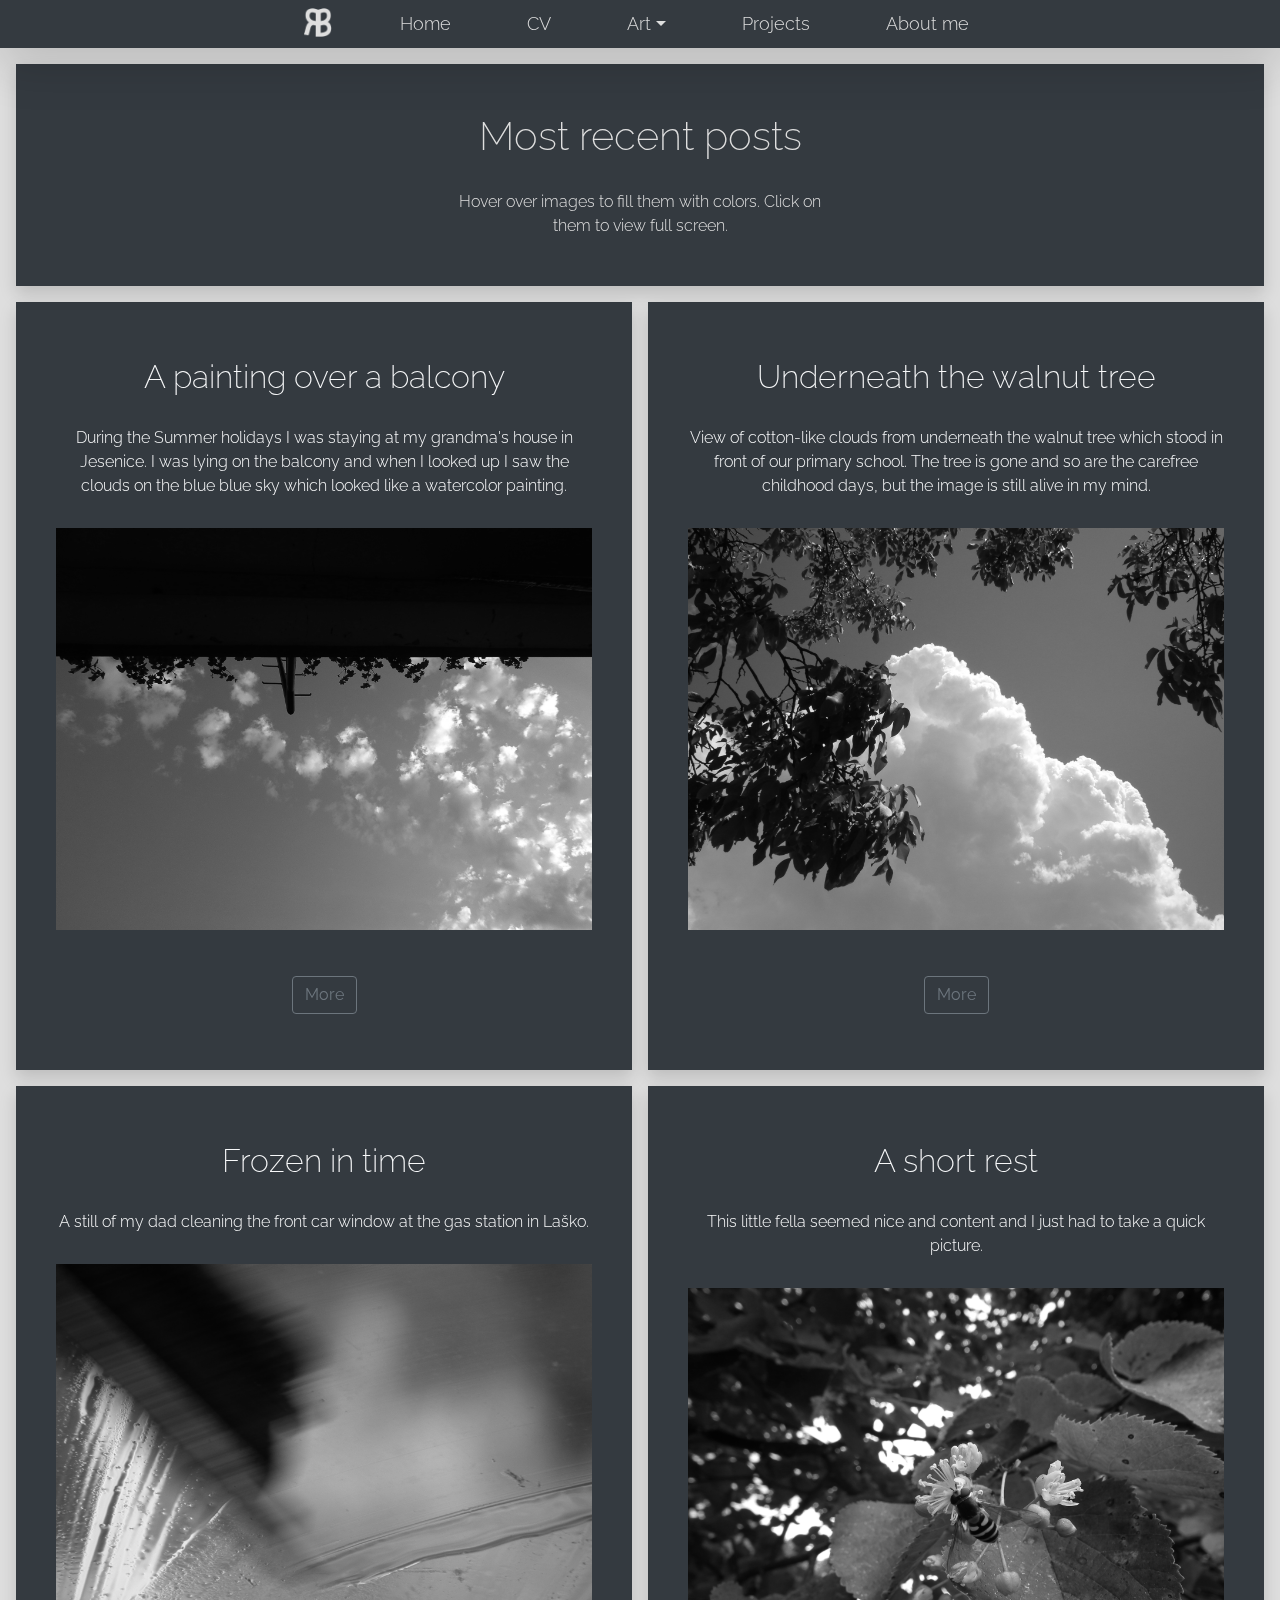
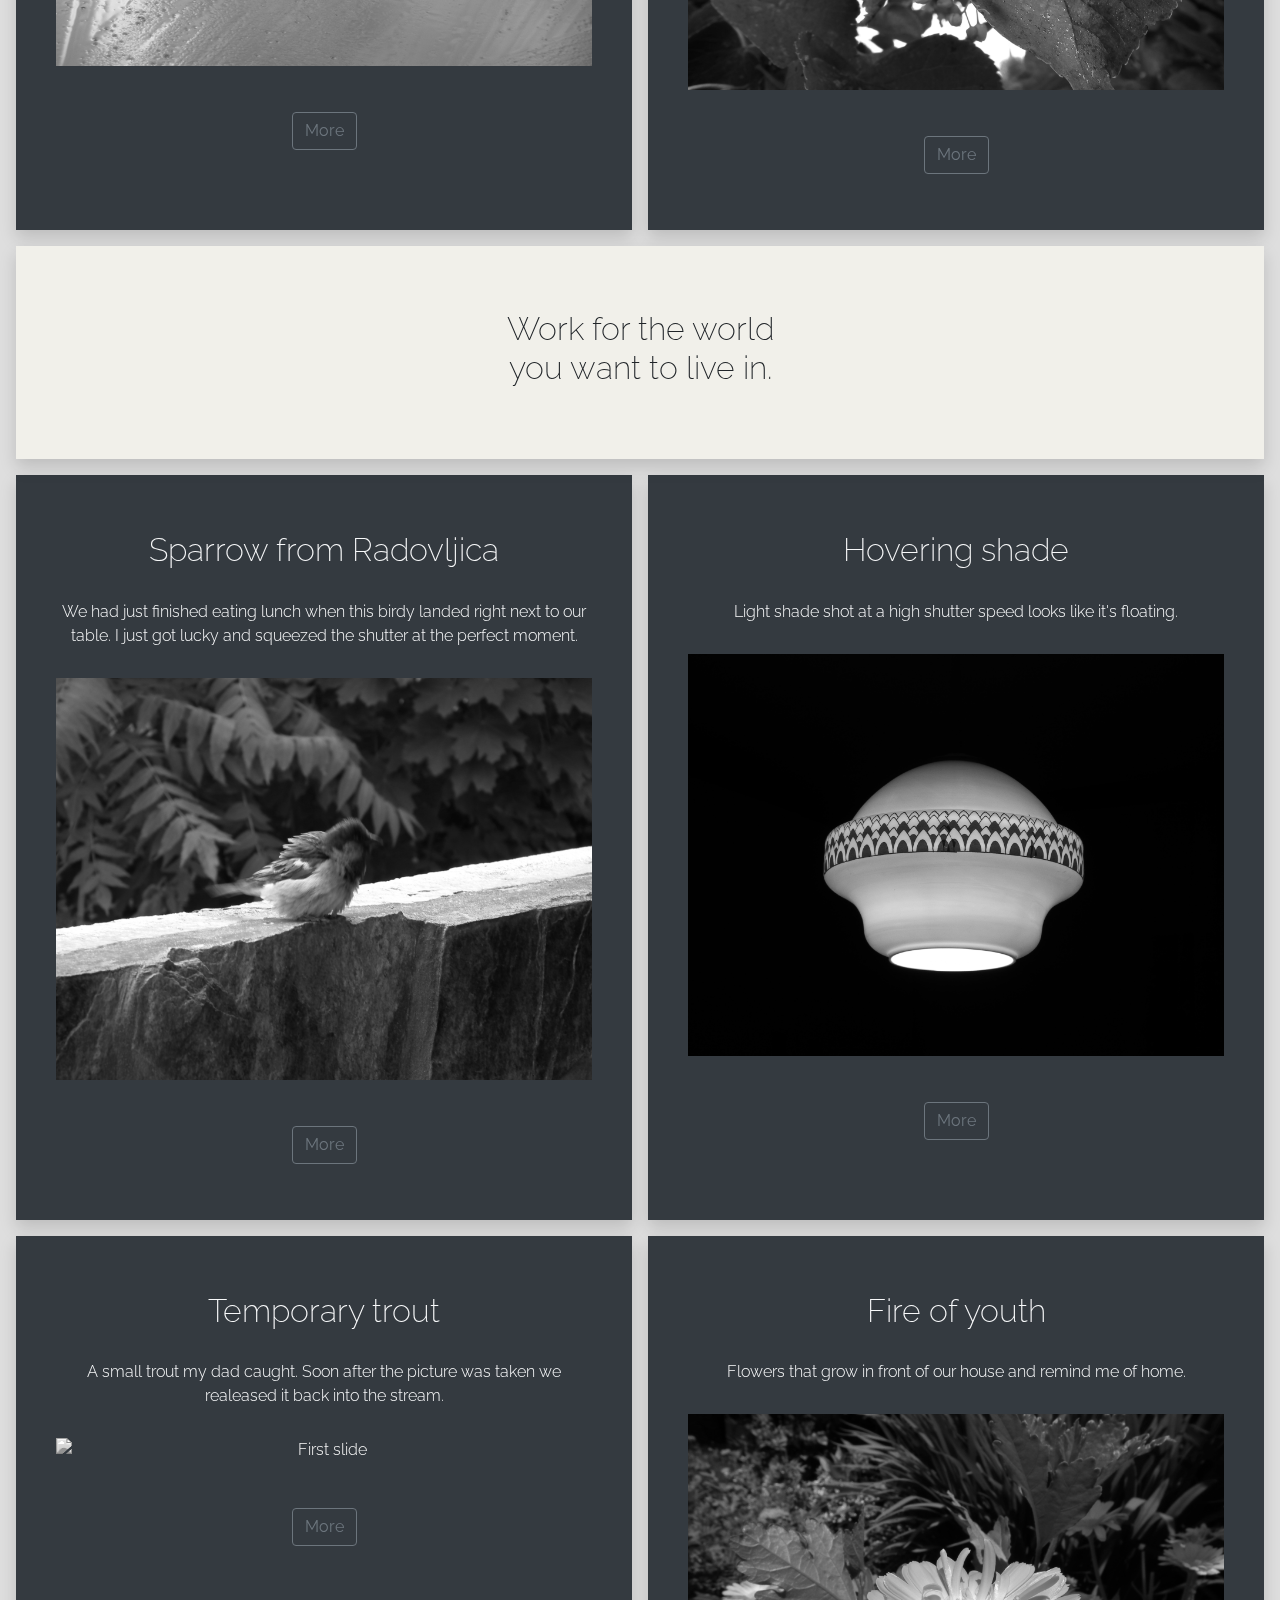
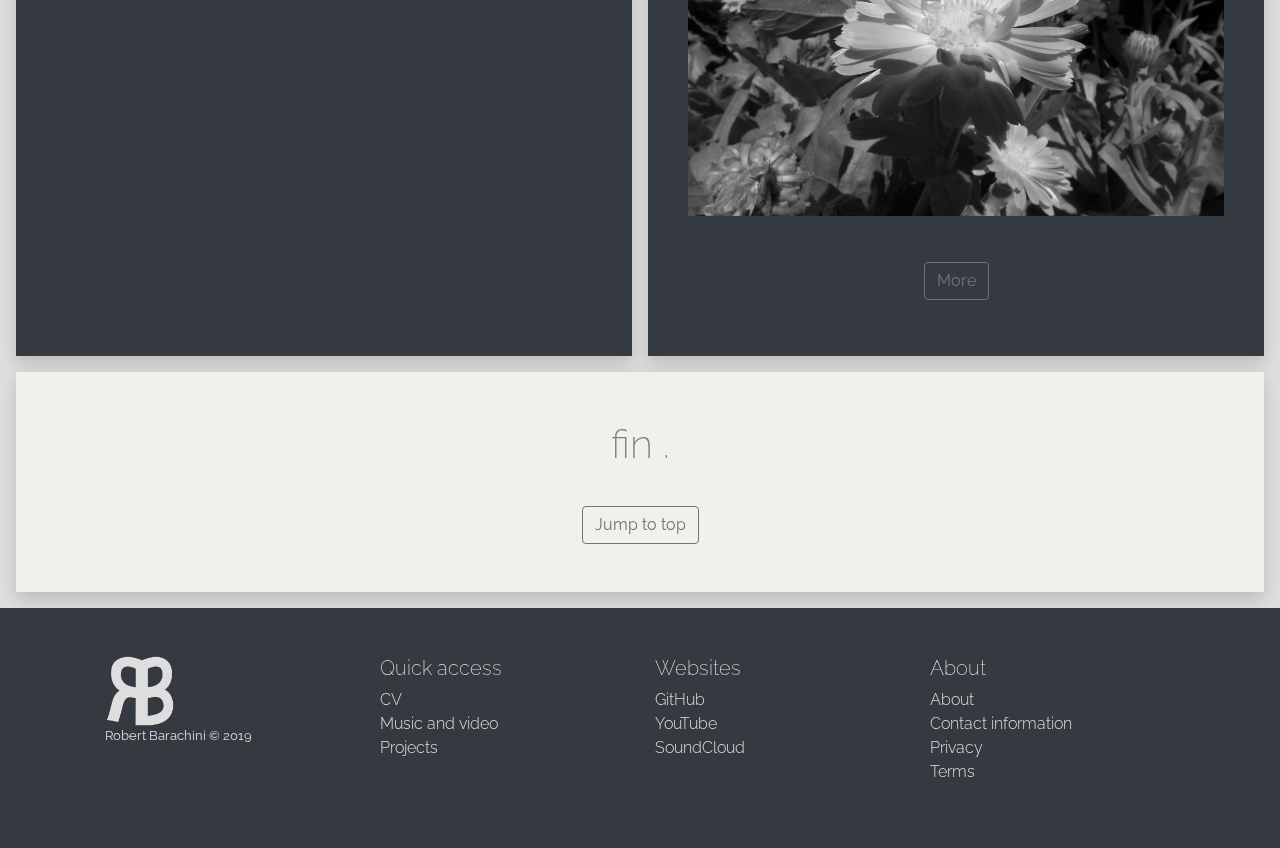
==== commit f8e72da3: "Minor spelling and css fixes" ====
--- a/index.html
+++ b/index.html
@@ -75,7 +75,7 @@
 		<div class="bg-light mr-md-3 pt-3 px-3 pt-md-5 px-md-5 text-center overflow-hidden shadow colorDarkB productContainer" id="product1">
 			<div class="my-3 p-3 colorLight">
 				<h2 class="display-5">A painting over a balcony</h2>
-				<p class="lead">During the Summer holidays I was staying at my grandma's house in Jesenice. I was lying on the balcony and when I looked up I saw the clouds on the blue blue sky which looked like a watercolor painting.</p>
+				<p class="">During the Summer holidays I was staying at my grandma's house in Jesenice. I was lying on the balcony and when I looked up I saw the clouds on the blue blue sky which looked like a watercolor painting.</p>
 				<div id="carouselExampleIndicators" class="carousel slide myCarousel" data-ride="carousel">
 					<div class="carousel-inner">
 						<div class="carousel-item active">
@@ -90,7 +90,7 @@
 		<div class="bg-light mr-md-3 pt-3 px-3 pt-md-5 px-md-5 text-center overflow-hidden shadow colorDarkB productContainer" id="product1">
 			<div class="my-3 p-3 colorLight">
 				<h2 class="display-5">Underneath the walnut tree</h2>
-				<p class="lead">View of cotton-like clouds from underneath the walnut tree which stood in front of our primary school. The tree is gone and so are the carefree childhood days, but the image is still alive in my mind.</p>
+				<p class="">View of cotton-like clouds from underneath the walnut tree which stood in front of our primary school. The tree is gone and so are the carefree childhood days, but the image is still alive in my mind.</p>
 				<div id="carouselExampleIndicators" class="carousel slide myCarousel" data-ride="carousel">
 					<div class="carousel-inner">
 						<div class="carousel-item active">
@@ -109,7 +109,7 @@
 		<div class="bg-light mr-md-3 pt-3 px-3 pt-md-5 px-md-5 text-center overflow-hidden shadow colorDarkB productContainer" id="product1">
 			<div class="my-3 p-3 colorLight">
 				<h2 class="display-5">Frozen in time</h2>
-				<p class="lead">A still of my dad cleaning the front car window at the gas station in Laško.</p>
+				<p class="">A still of my dad cleaning the front car window at the gas station in Laško.</p>
 				<div id="carouselExampleIndicators" class="carousel slide myCarousel" data-ride="carousel">
 					<div class="carousel-inner">
 						<div class="carousel-item active">
@@ -124,7 +124,7 @@
 		<div class="bg-light mr-md-3 pt-3 px-3 pt-md-5 px-md-5 text-center overflow-hidden shadow colorDarkB productContainer" id="product1">
 			<div class="my-3 p-3 colorLight">
 				<h2 class="display-5">A short rest</h2>
-				<p class="lead">This little fella seemed nice and content and I just had to take a quick picture.</p>
+				<p class="">This little fella seemed nice and content and I just had to take a quick picture.</p>
 				<div id="carouselExampleIndicators" class="carousel slide myCarousel" data-ride="carousel">
 					<div class="carousel-inner">
 						<div class="carousel-item active">
@@ -150,7 +150,7 @@
 		<div class="bg-light mr-md-3 pt-3 px-3 pt-md-5 px-md-5 text-center overflow-hidden shadow colorDarkB productContainer" id="product1">
 			<div class="my-3 p-3 colorLight">
 				<h2 class="display-5">Sparrow from Radovljica</h2>
-				<p class="lead">We had just finished eating lunch when this birdy landed right next to our table. I just got lucky and squeezed the shutter at the perfect moment.</p>
+				<p class="">We had just finished eating lunch when this birdy landed right next to our table. I just got lucky and squeezed the shutter at the perfect moment.</p>
 				<div id="carouselExampleIndicators" class="carousel slide myCarousel" data-ride="carousel">
 					<div class="carousel-inner">
 						<div class="carousel-item active">
@@ -165,7 +165,7 @@
 		<div class="bg-light mr-md-3 pt-3 px-3 pt-md-5 px-md-5 text-center overflow-hidden shadow colorDarkB productContainer" id="product1">
 			<div class="my-3 p-3 colorLight">
 				<h2 class="display-5">Hovering shade</h2>
-				<p class="lead">Light shade shot at a high shutter speed looks like it's floating.</p>
+				<p class="">Light shade shot at a high shutter speed looks like it's floating.</p>
 				<div id="carouselExampleIndicators" class="carousel slide myCarousel" data-ride="carousel">
 					<div class="carousel-inner">
 						<div class="carousel-item active">
@@ -184,7 +184,7 @@
 		<div class="bg-light mr-md-3 pt-3 px-3 pt-md-5 px-md-5 text-center overflow-hidden shadow colorDarkB productContainer" id="product1">
 			<div class="my-3 p-3 colorLight">
 				<h2 class="display-5">Temporary trout</h2>
-				<p class="lead">A small trout my dad caught. Soon after the picture was taken we realeased it back into the stream.</p>
+				<p class="">A small trout my dad caught. Soon after the picture was taken we realeased it back into the stream.</p>
 				<div id="carouselExampleIndicators" class="carousel slide myCarousel" data-ride="carousel">
 					<div class="carousel-inner">
 						<div class="carousel-item active">
@@ -199,7 +199,7 @@
 		<div class="bg-light mr-md-3 pt-3 px-3 pt-md-5 px-md-5 text-center overflow-hidden shadow colorDarkB productContainer" id="product1">
 			<div class="my-3 p-3 colorLight">
 				<h2 class="display-5">Fire of youth</h2>
-				<p class="lead">Flowers that grow in front of our house and remind me of home.</p>
+				<p class="">Flowers that grow in front of our house and remind me of home.</p>
 				<div id="carouselExampleIndicators" class="carousel slide myCarousel" data-ride="carousel">
 					<div class="carousel-inner">
 						<div class="carousel-item active">
--- a/styles.css
+++ b/styles.css
@@ -23,6 +23,11 @@
     background-color: #dedede;
     font-family: 'Raleway', sans-serif !important;
     font-weight: 300 !important;
+}
+
+p {
+    margin-top: 30px;
+    margin-bottom: 30px;
 }
 
 #contentMain {
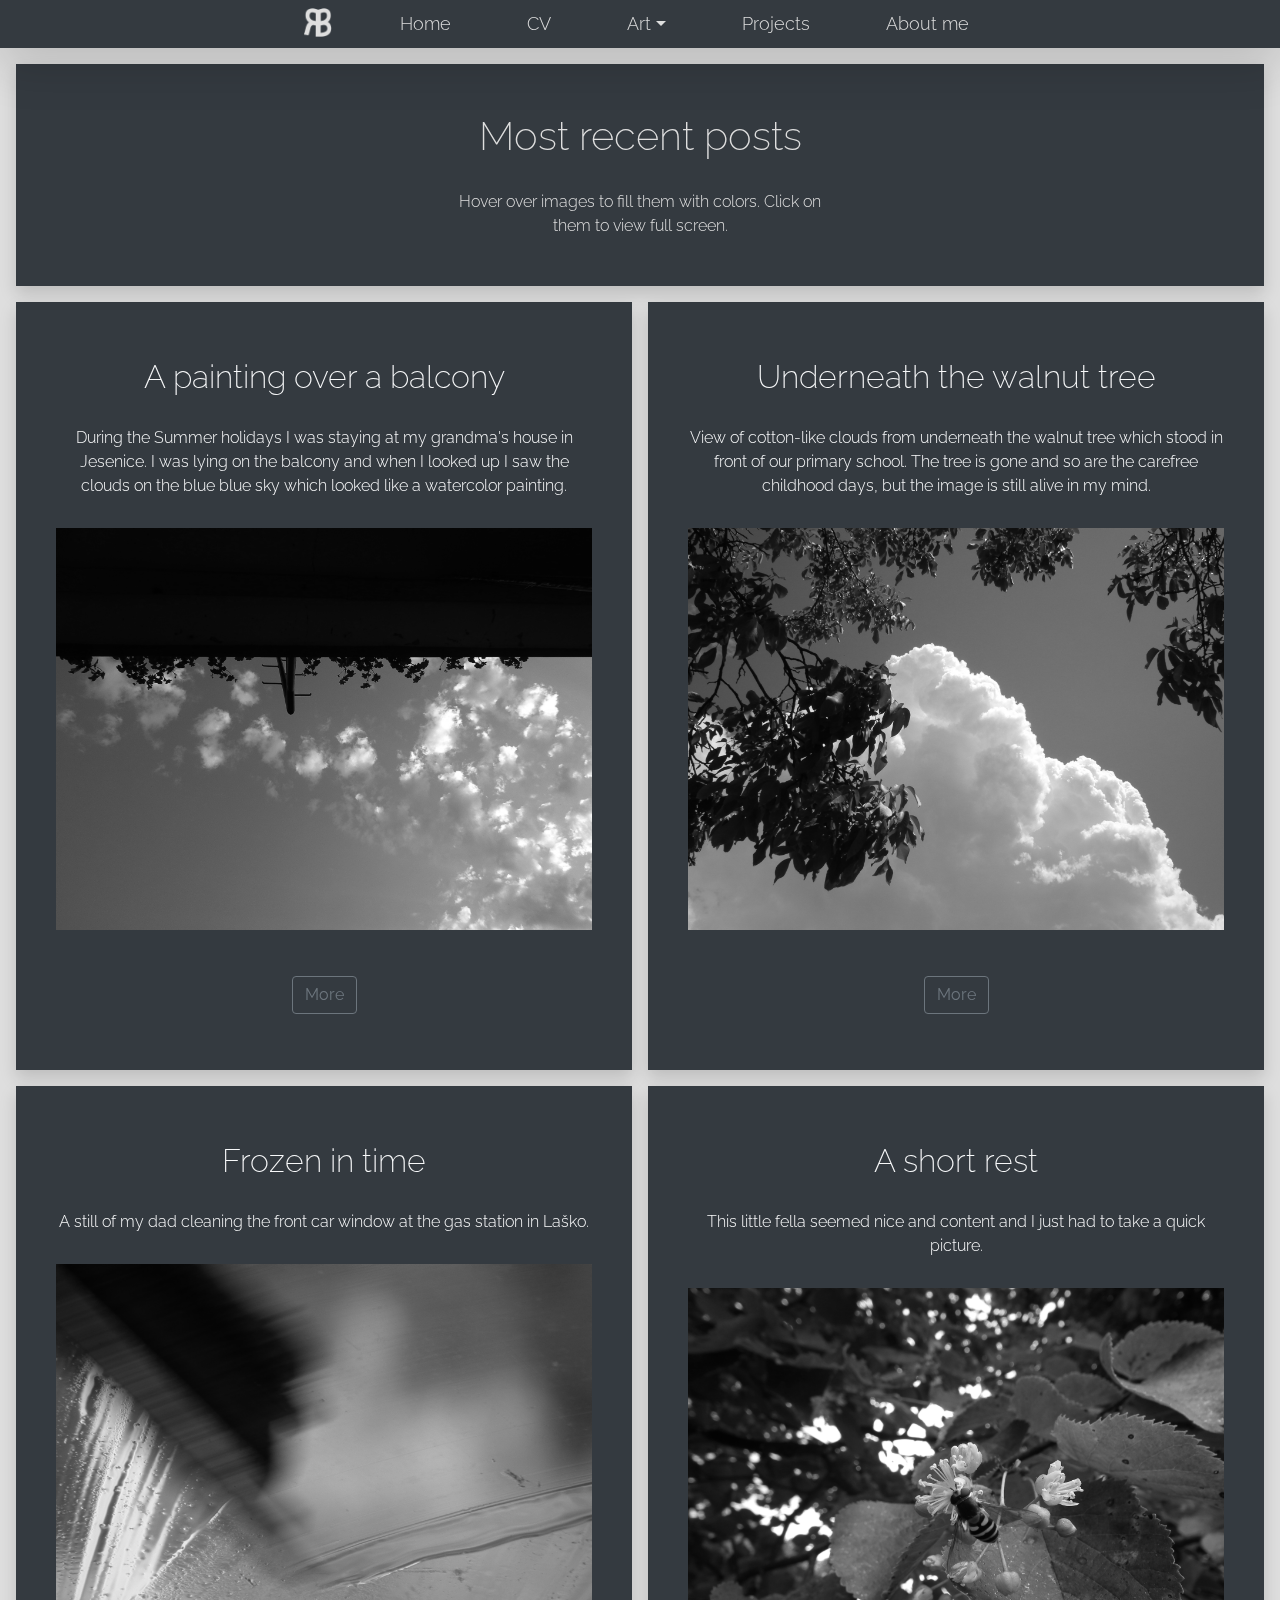
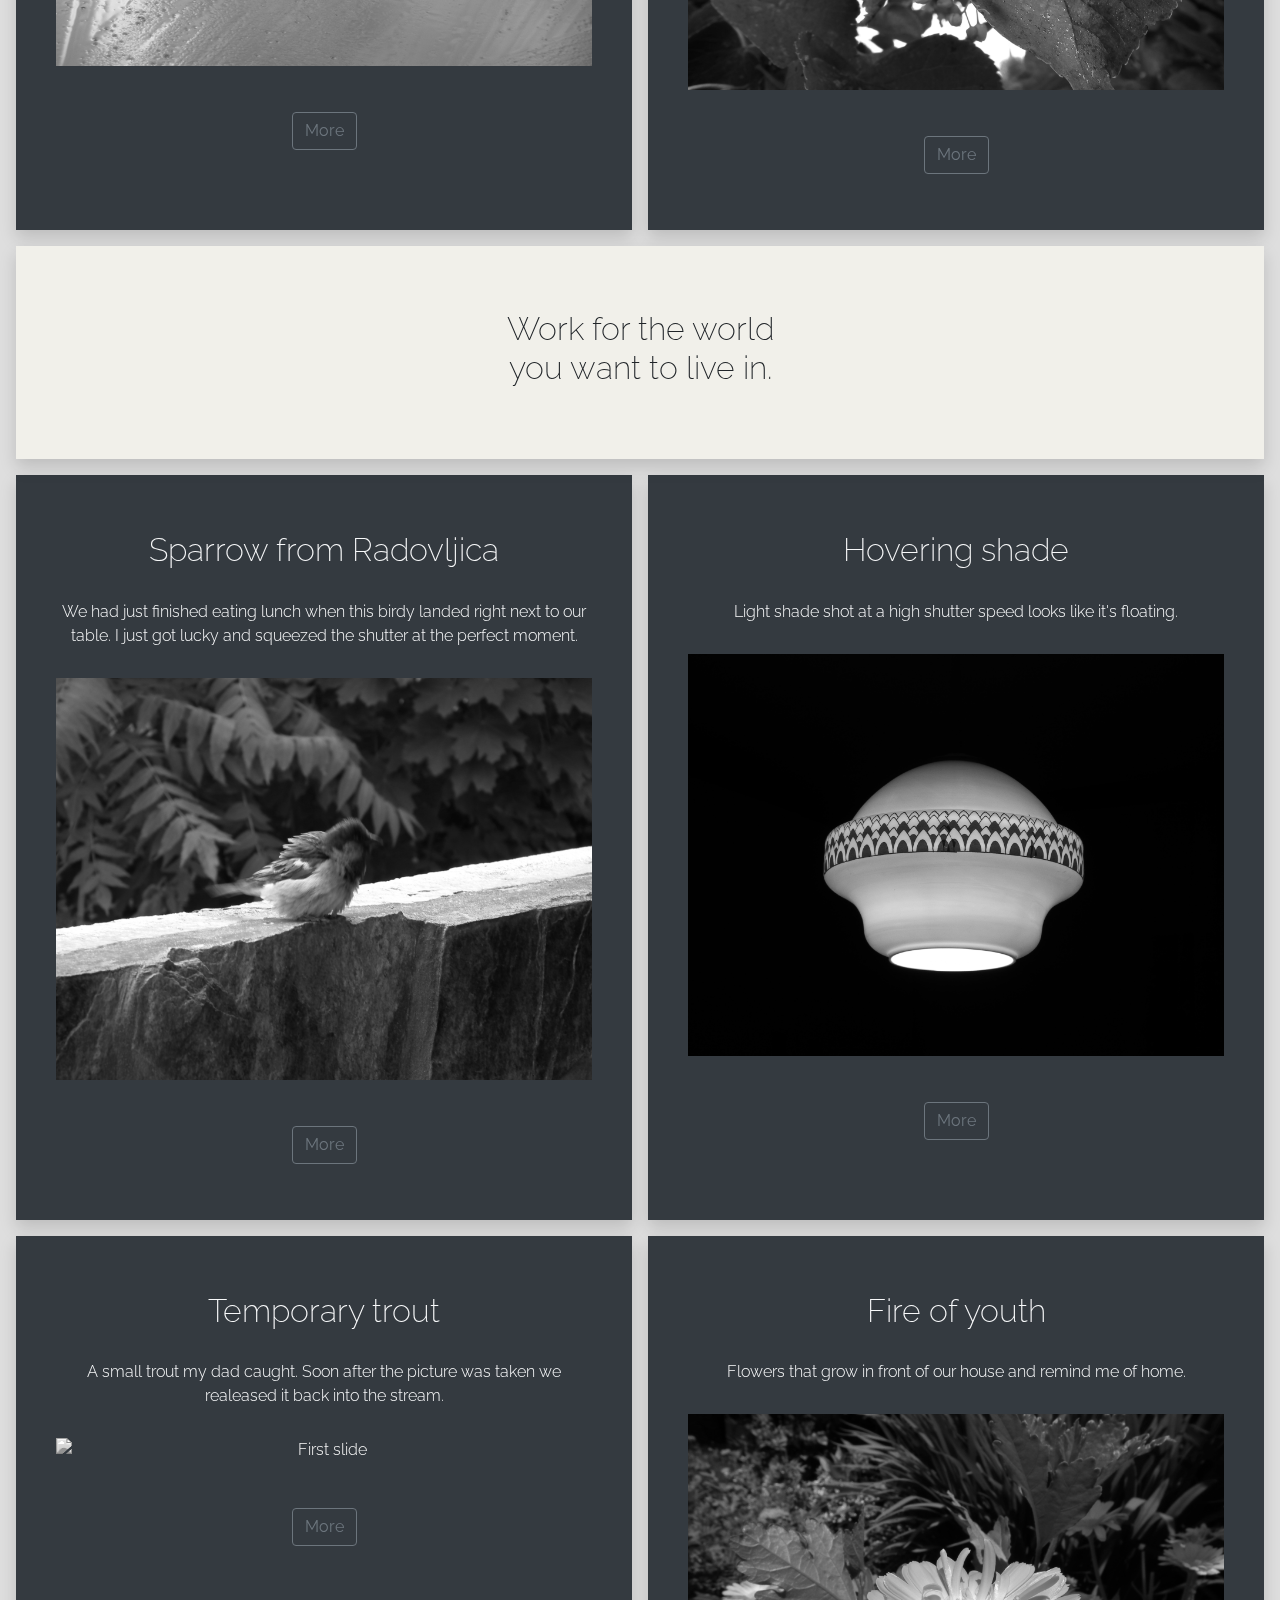
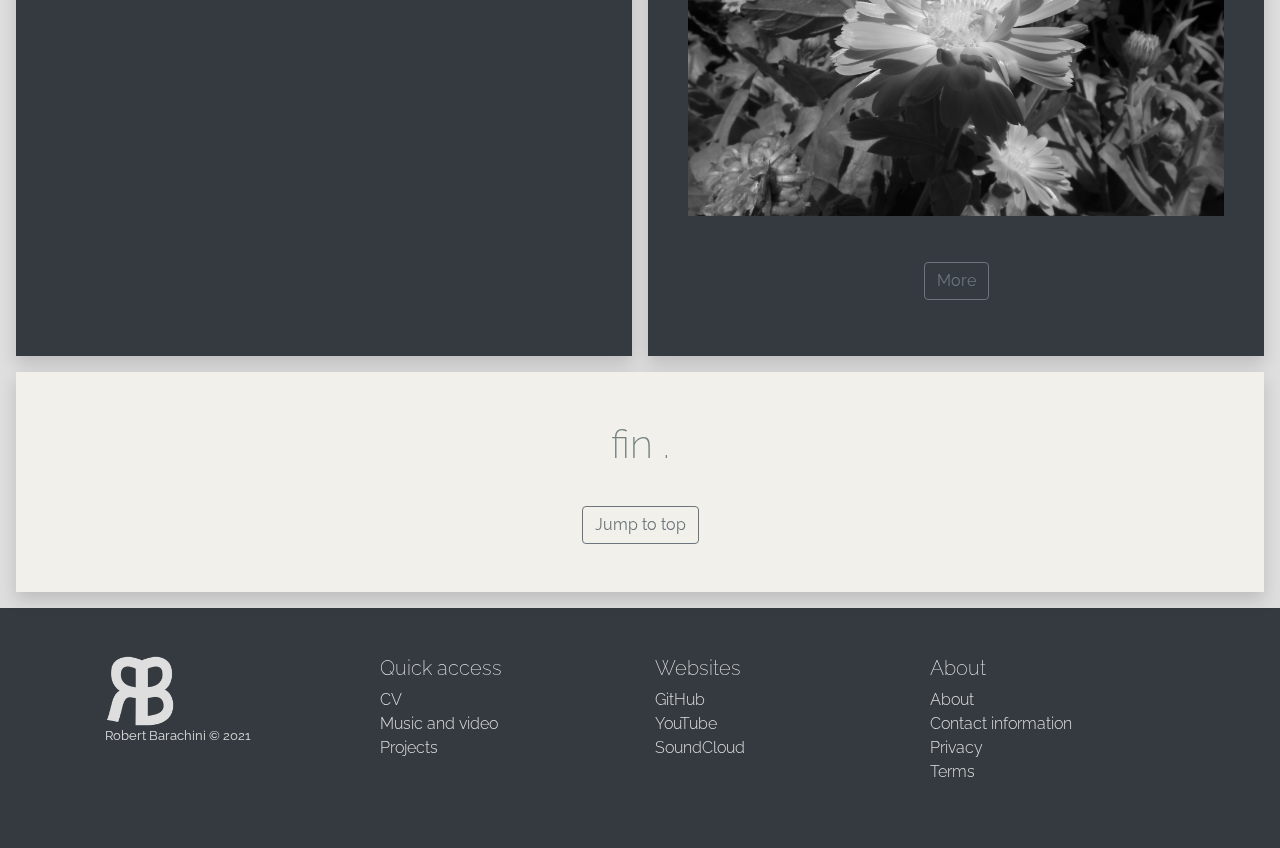
==== commit cad109f7: "Update personal website" ====
--- a/index.html
+++ b/index.html
@@ -225,7 +225,7 @@
 		<div class="row" style="max-width: 1100px; margin: 0 auto;">
 			<div class="col-12 col-md">
 				<img src="resources/RB_logo_1000.png" class="headerLogoImage" style="max-height: 70px;">
-				<small class="d-block mb-3 text-muted colorDedede">Robert Barachini &copy; 2019</small>
+				<small class="d-block mb-3 text-muted colorDedede">Robert Barachini &copy; 2021</small>
 			</div>
 			<div class="col-6 col-md">
 				<h5>Quick access</h5>
